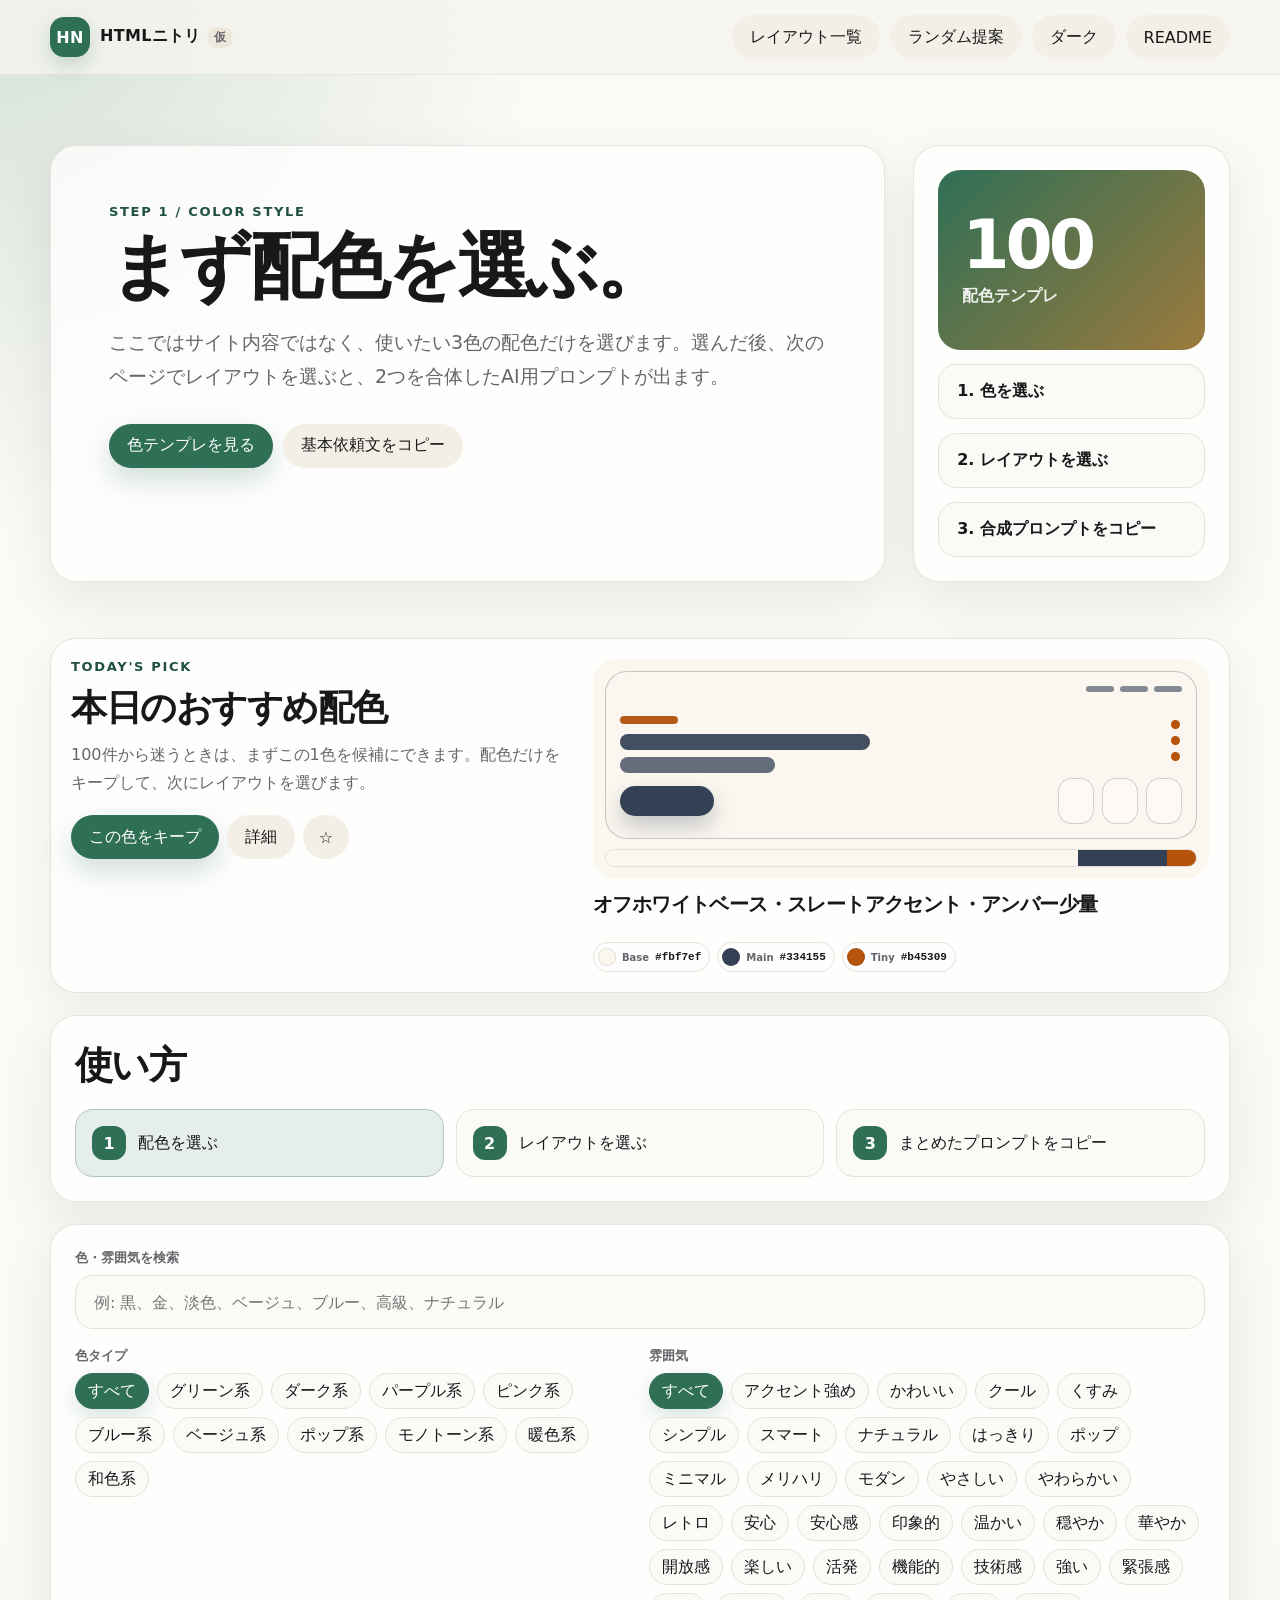
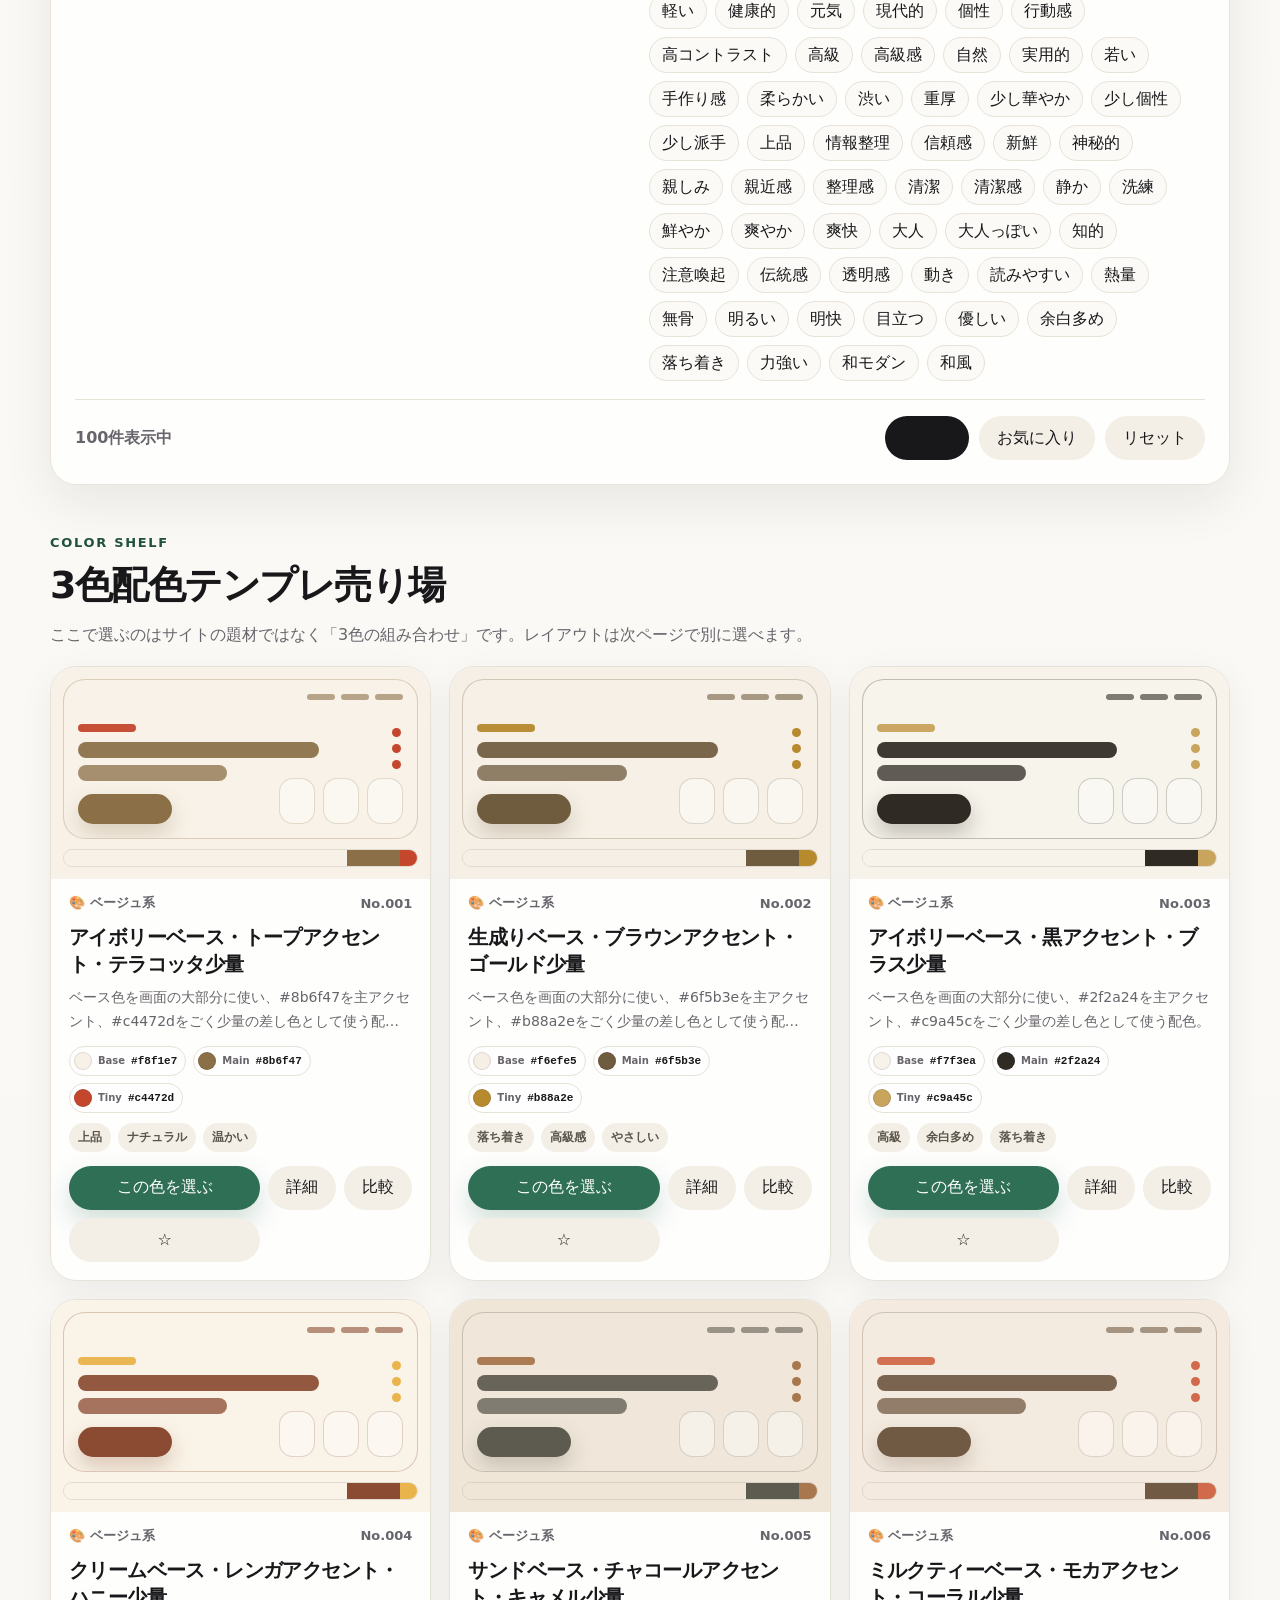
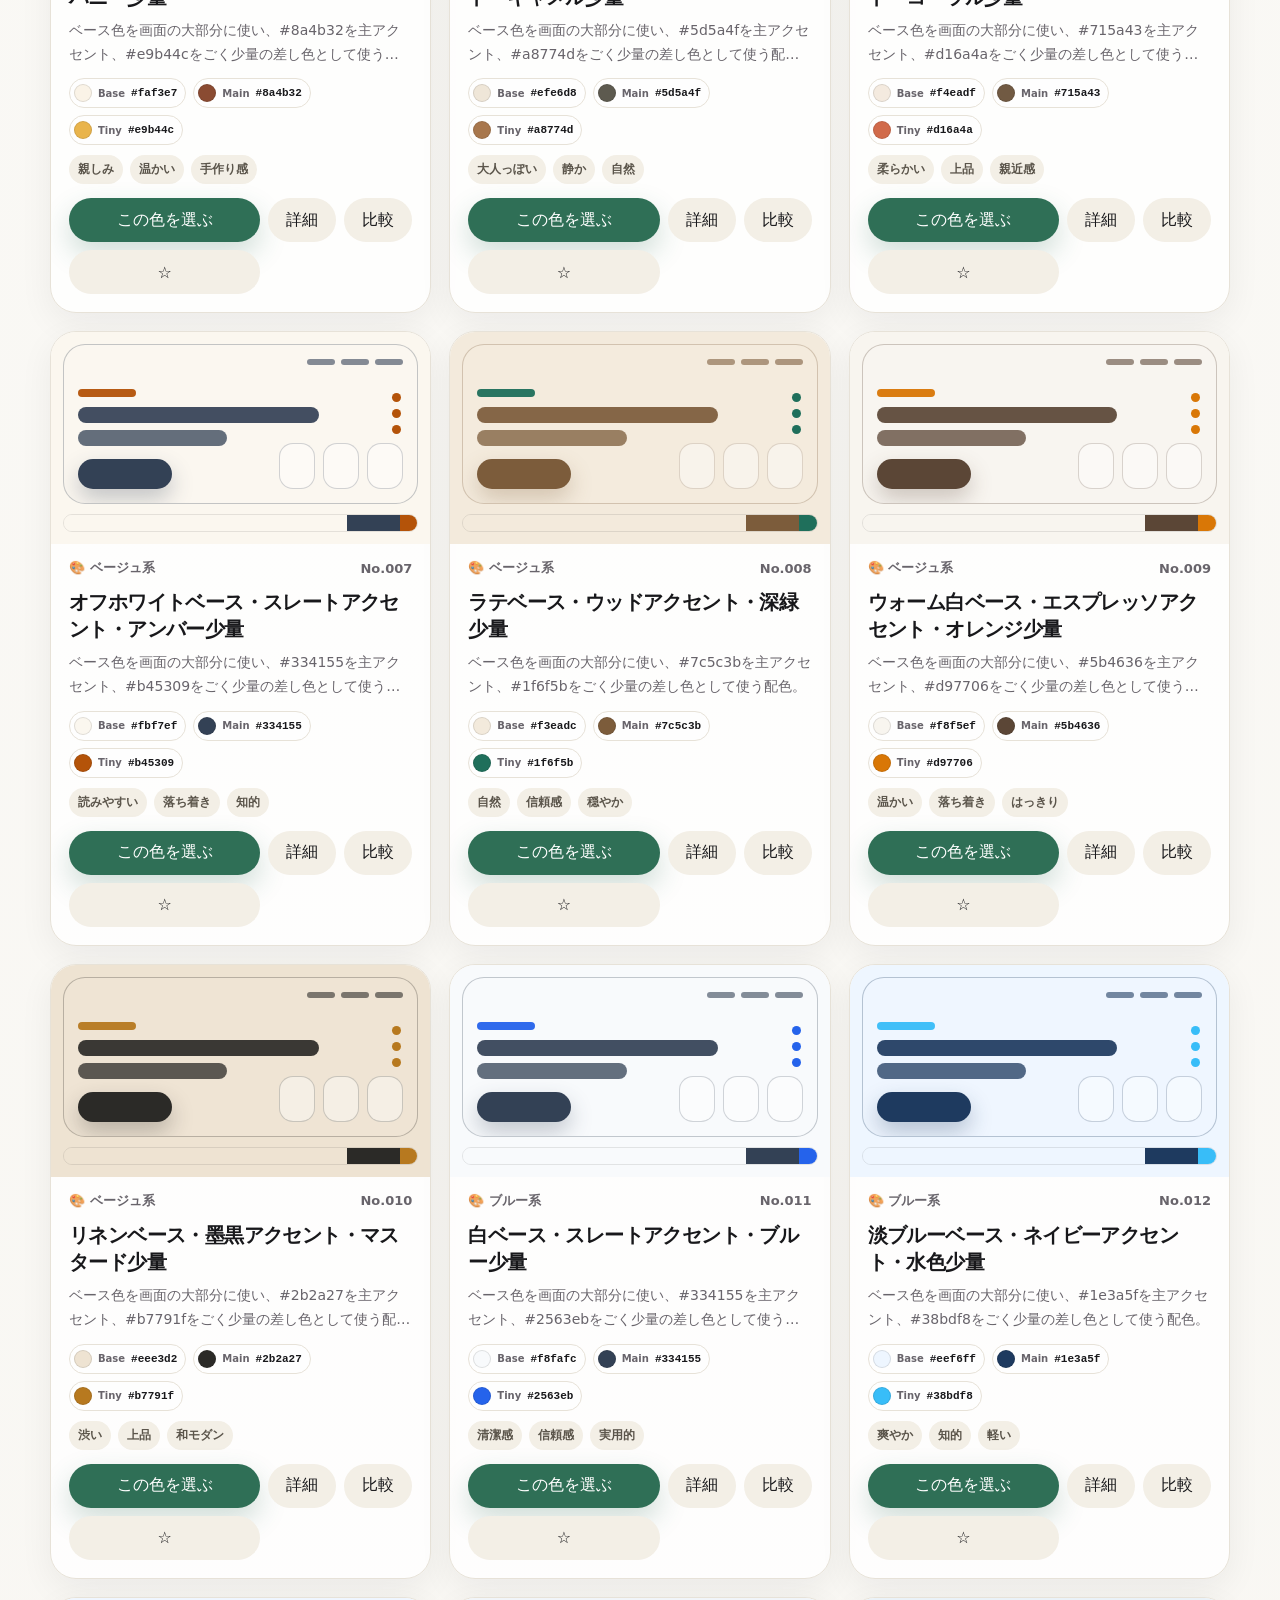
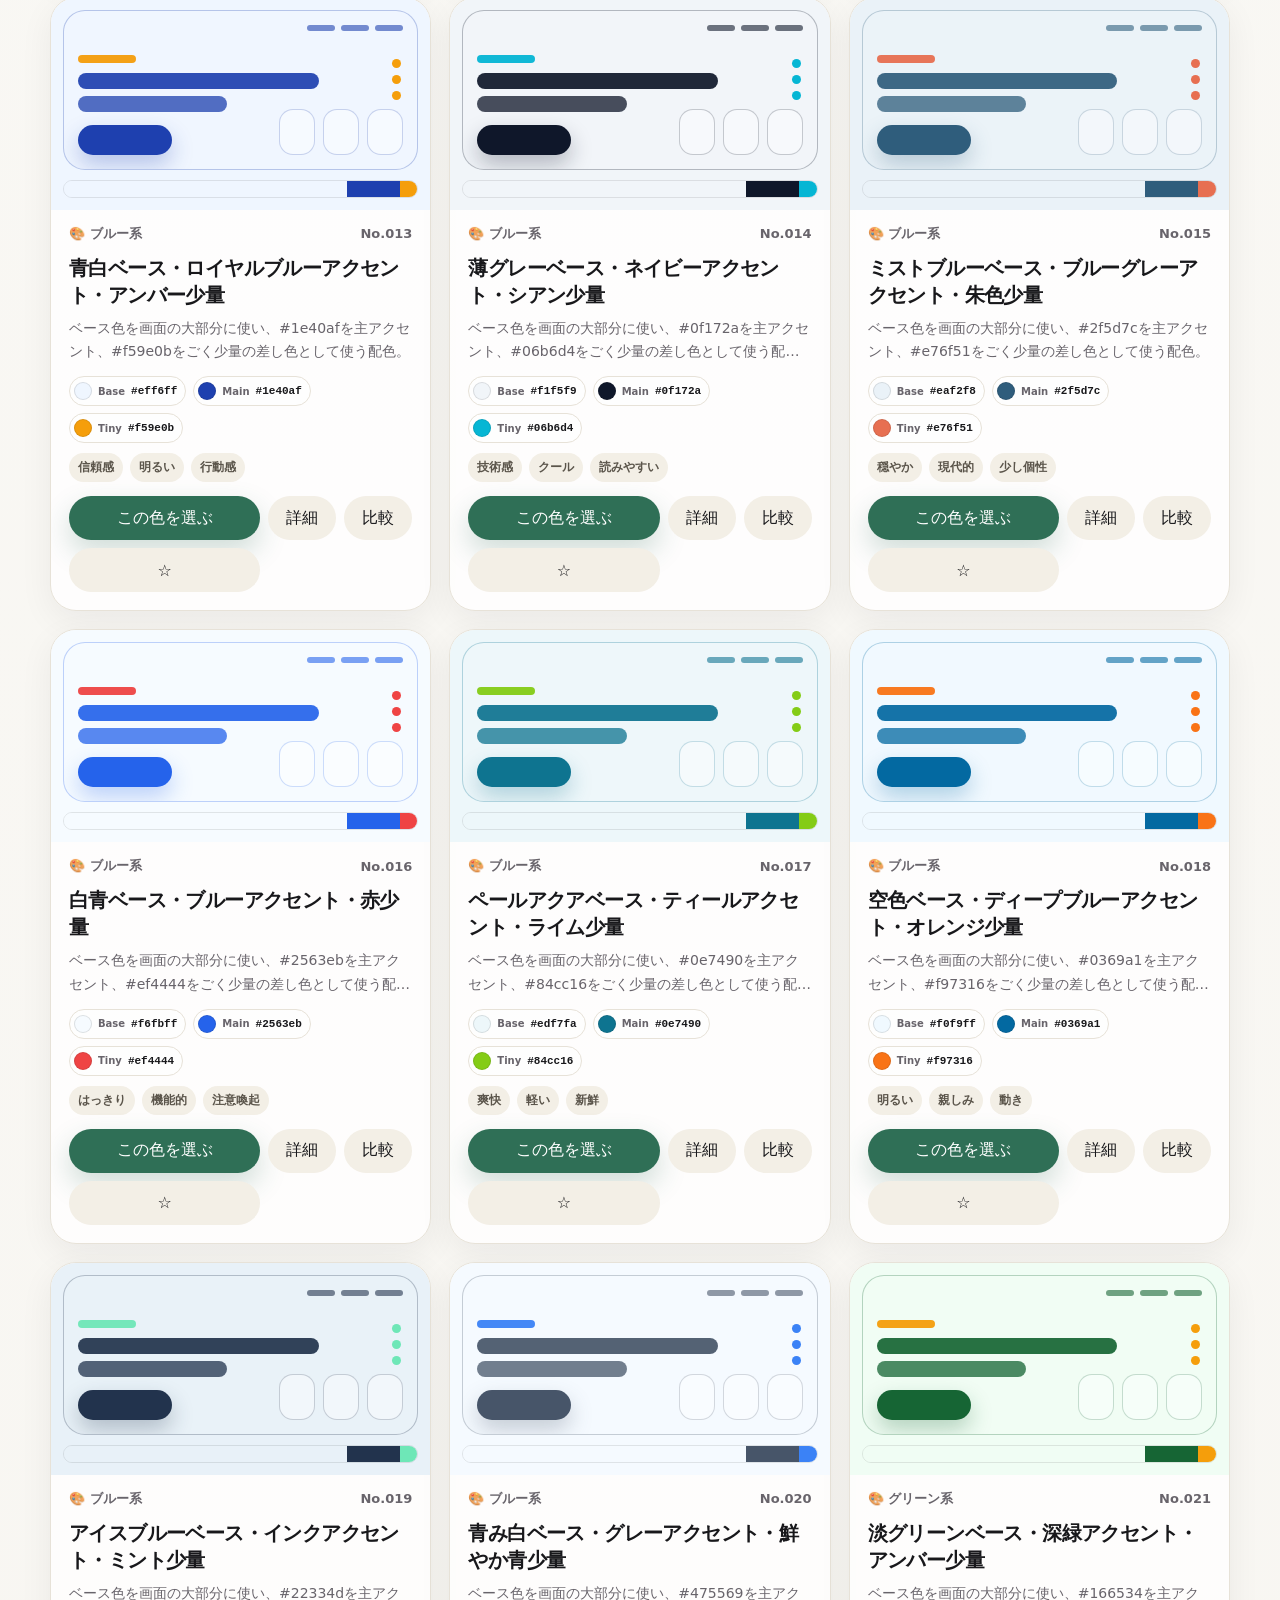
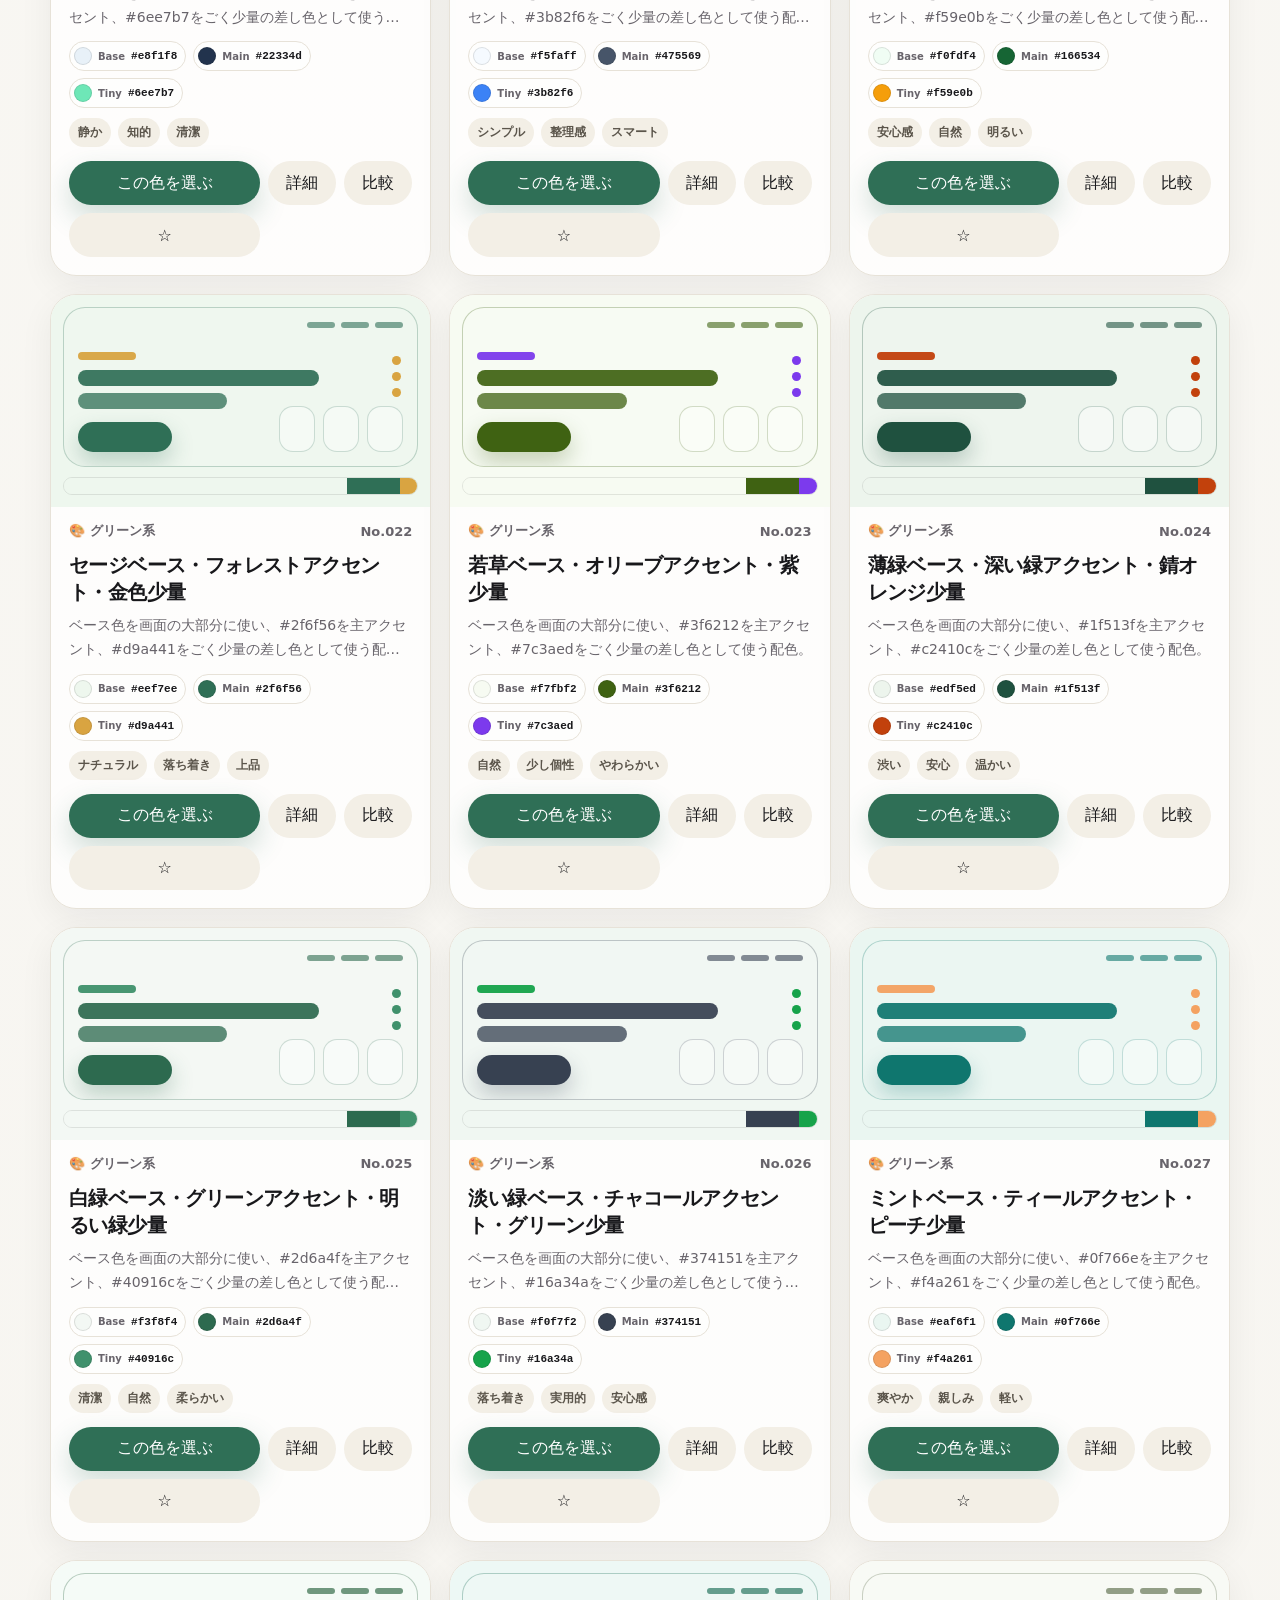
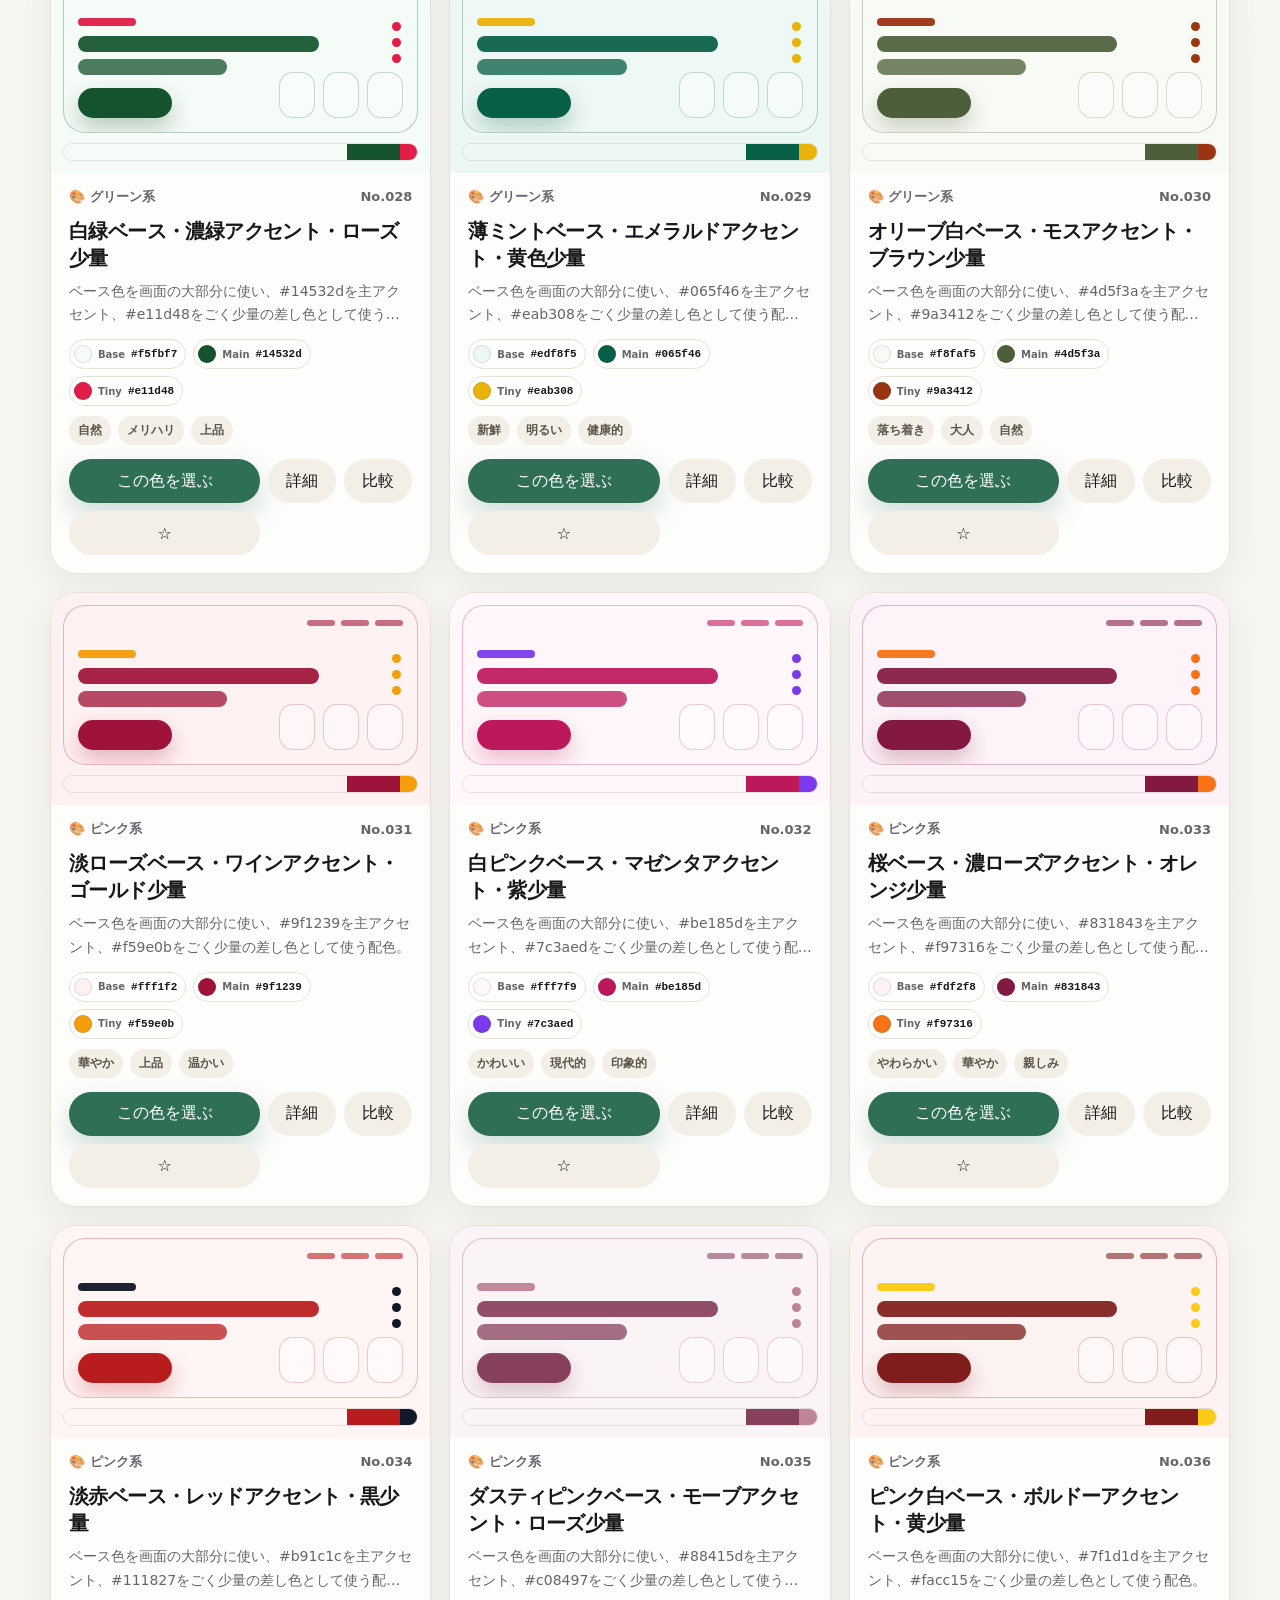
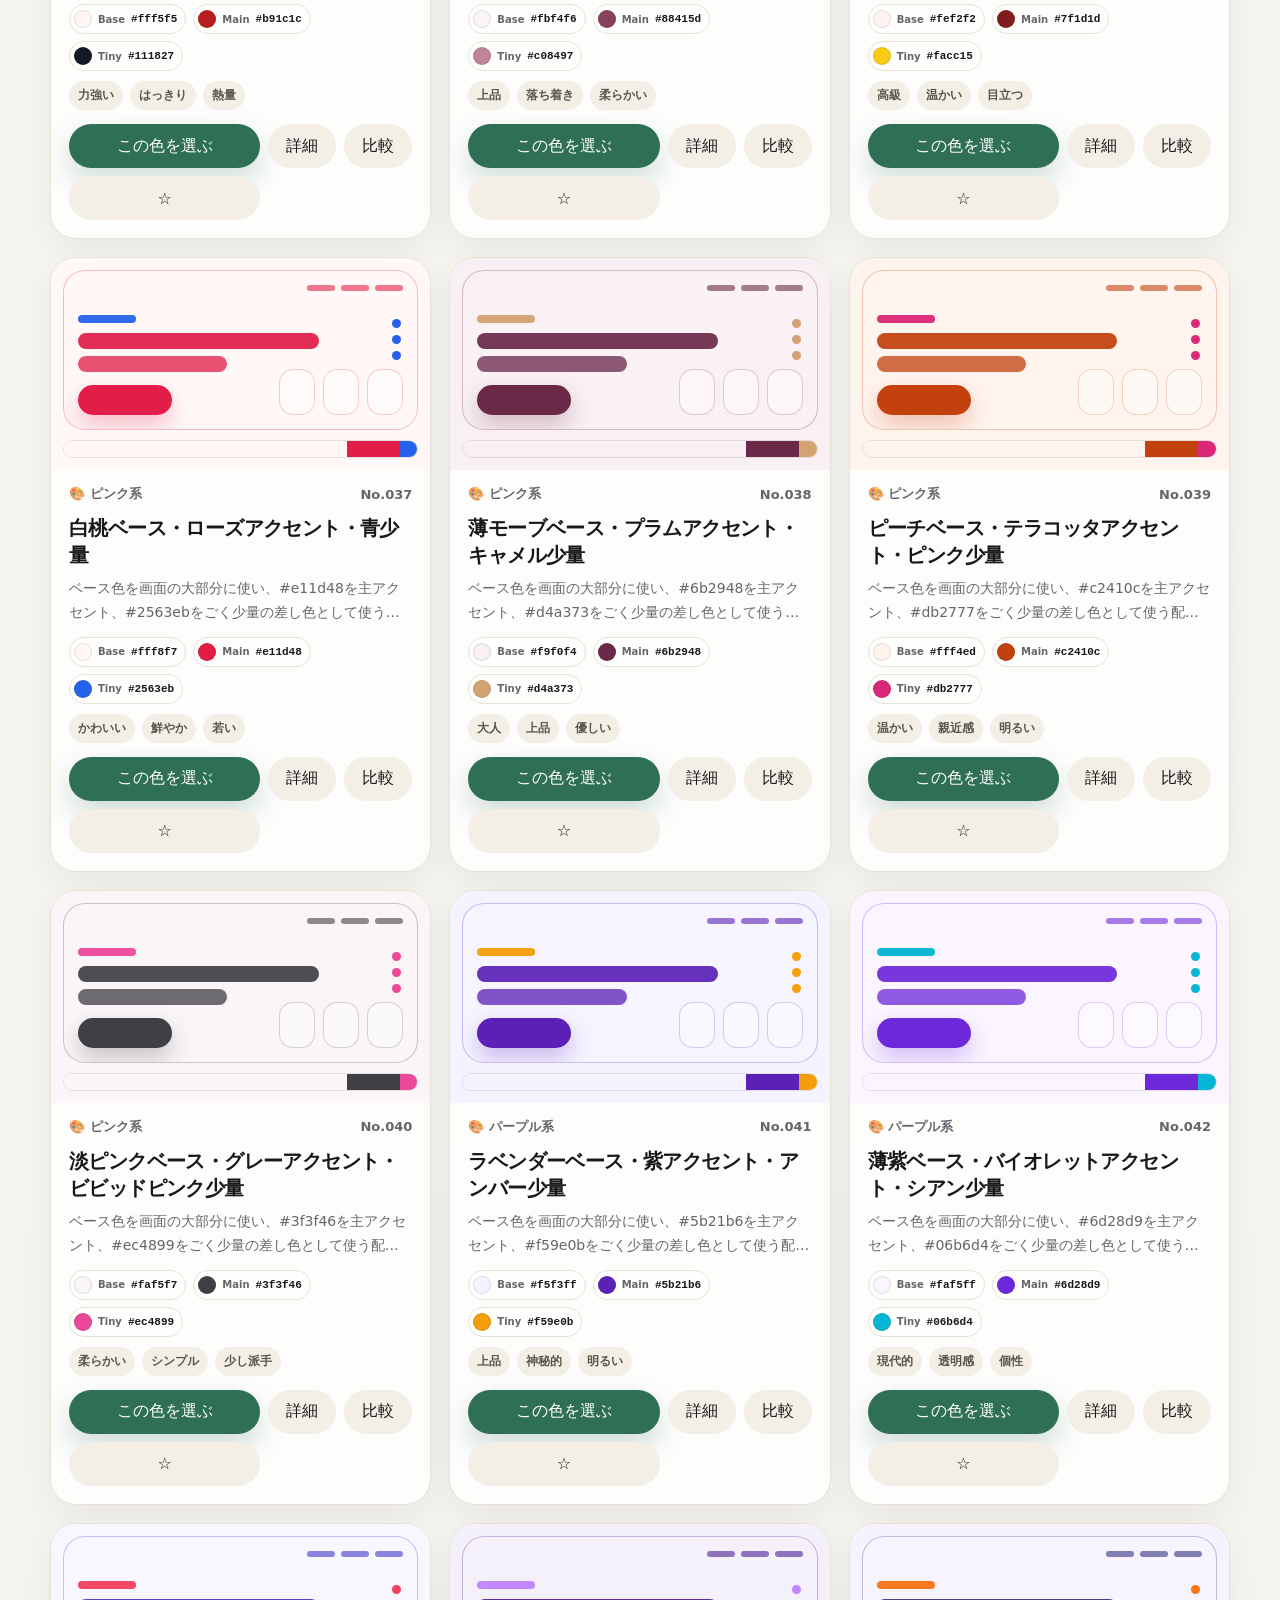
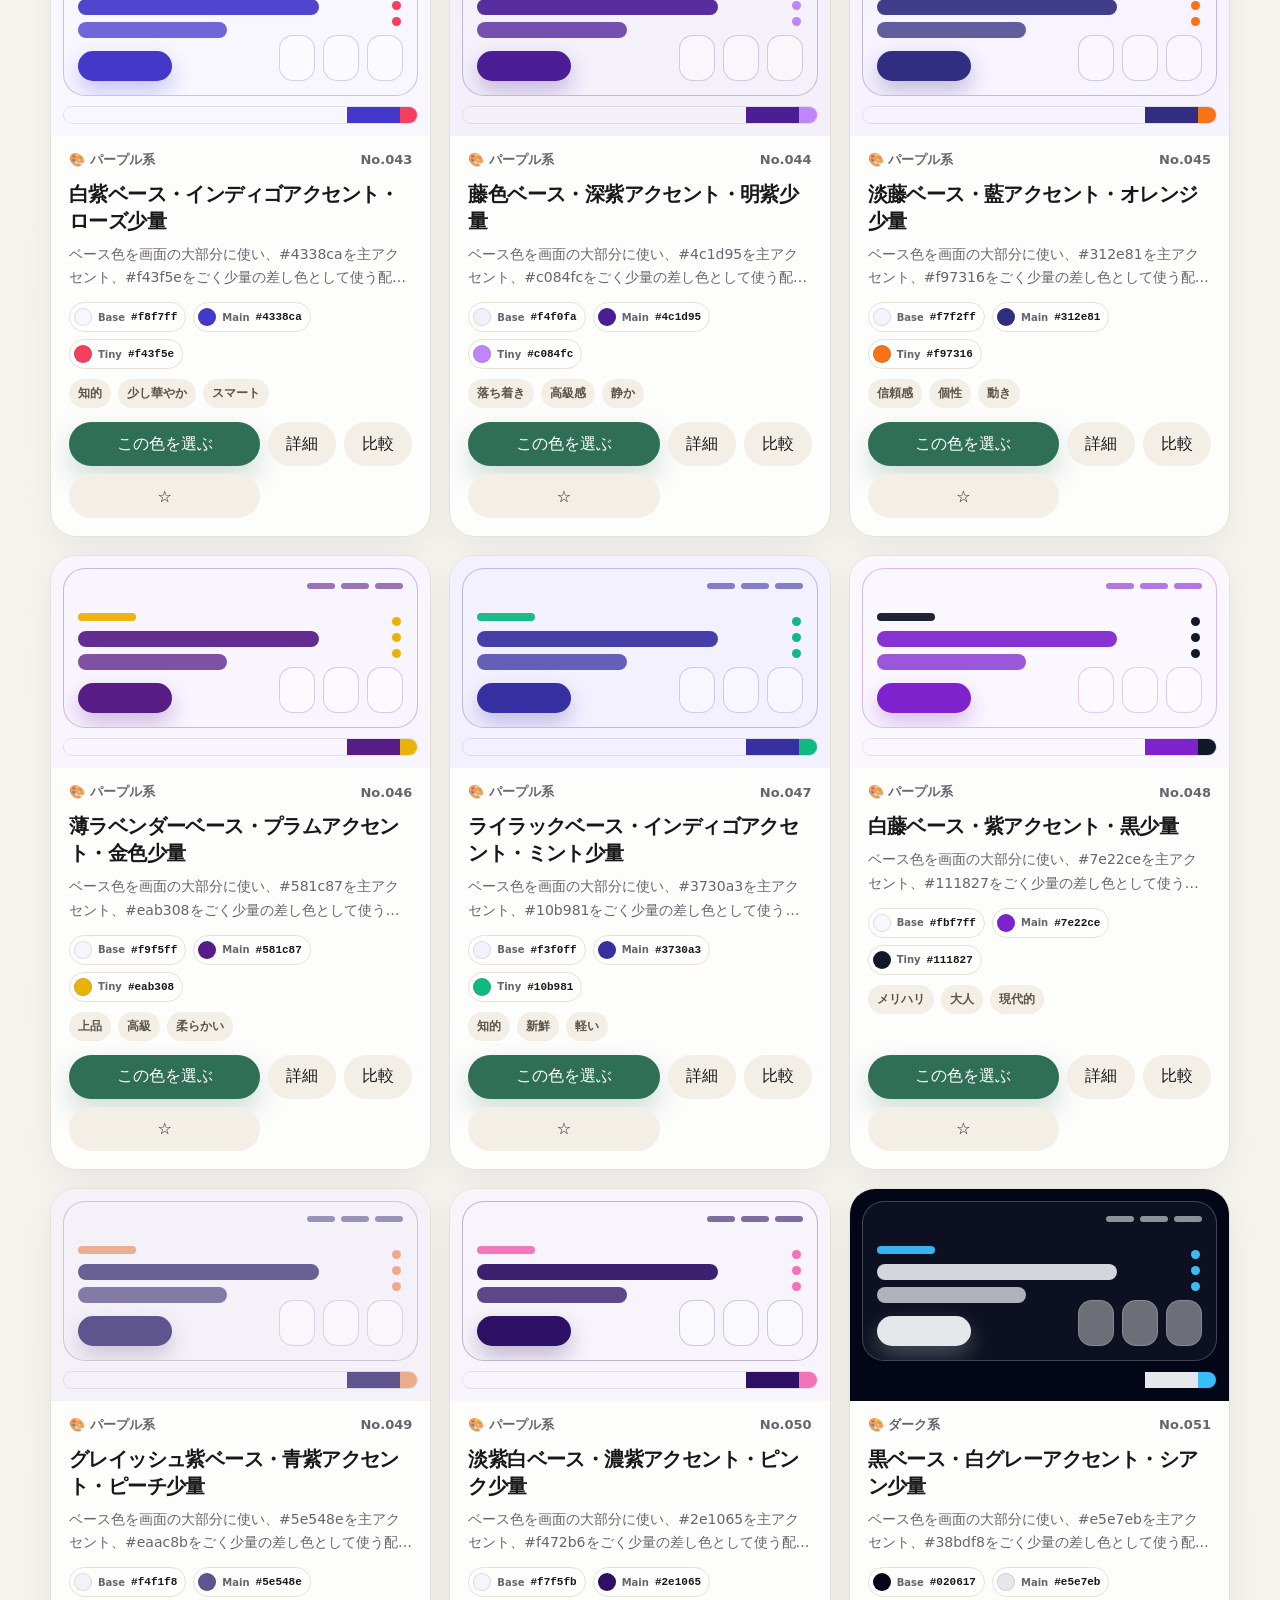
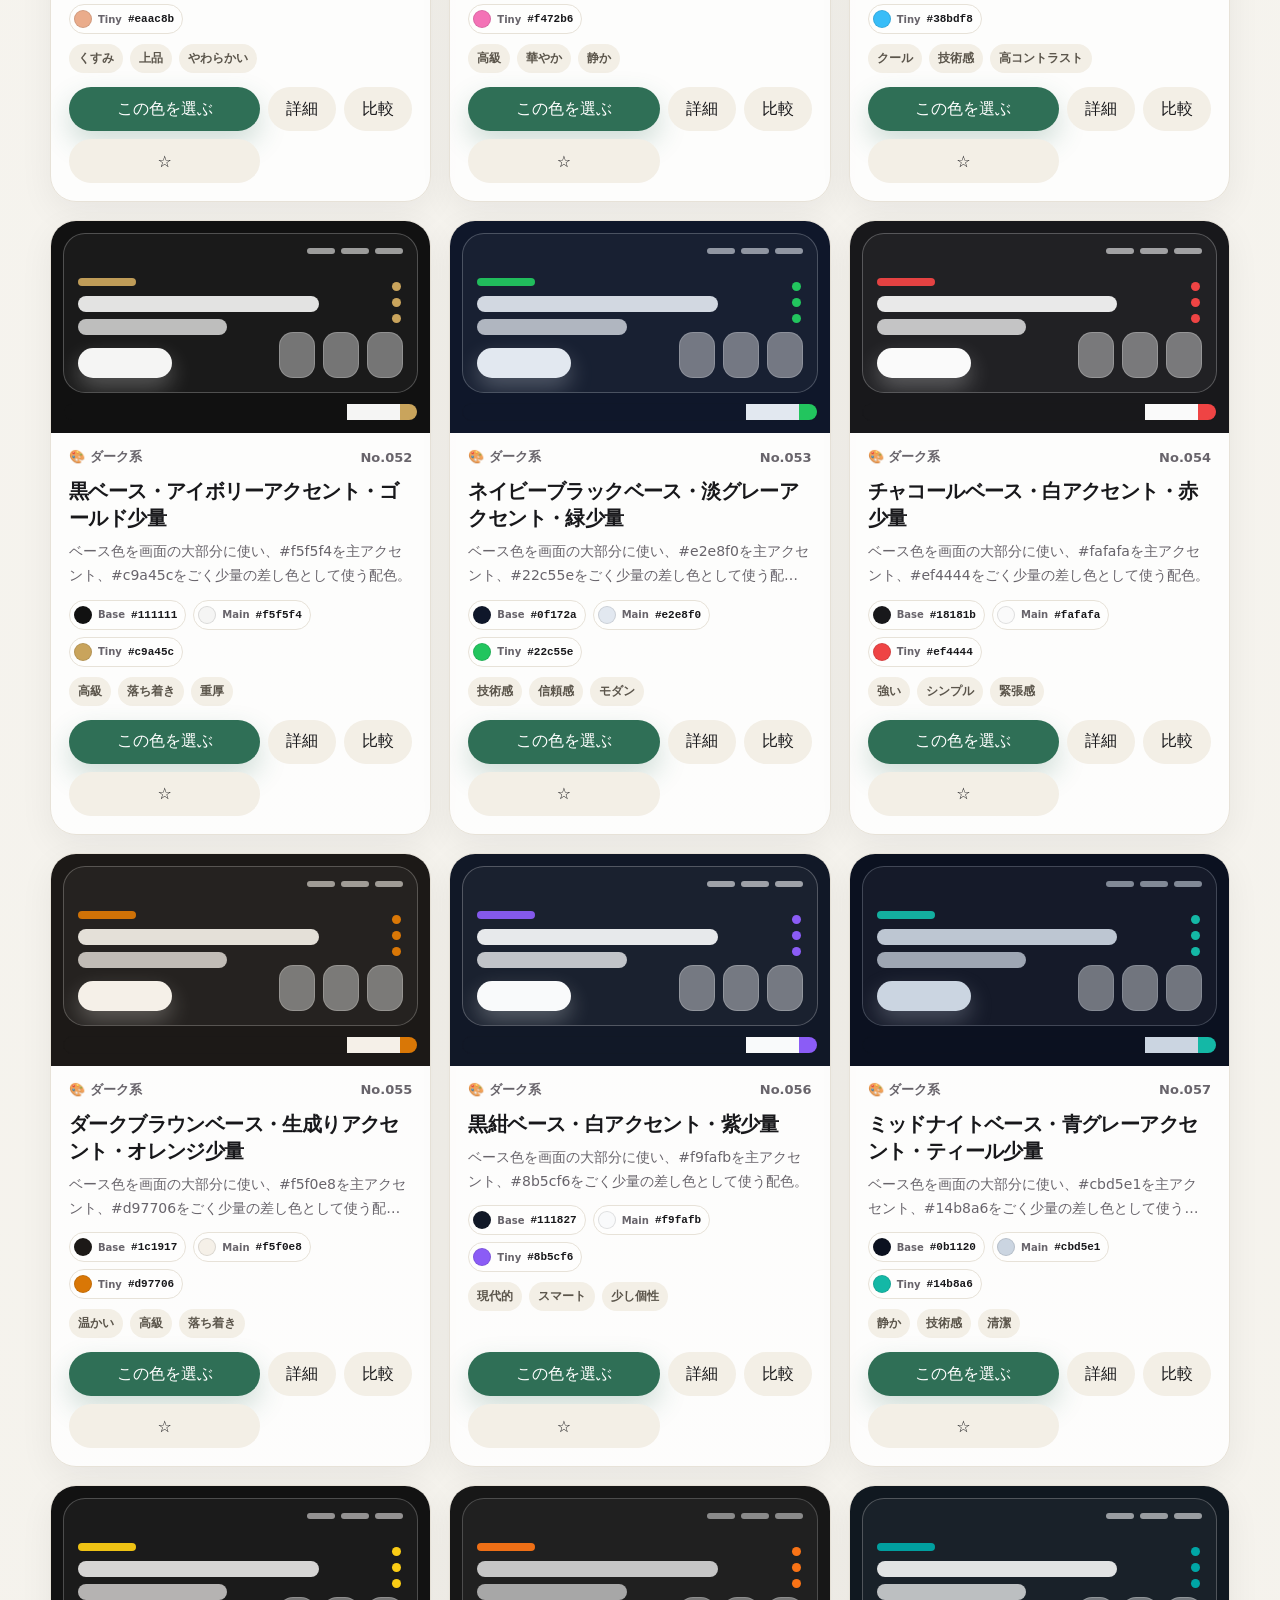
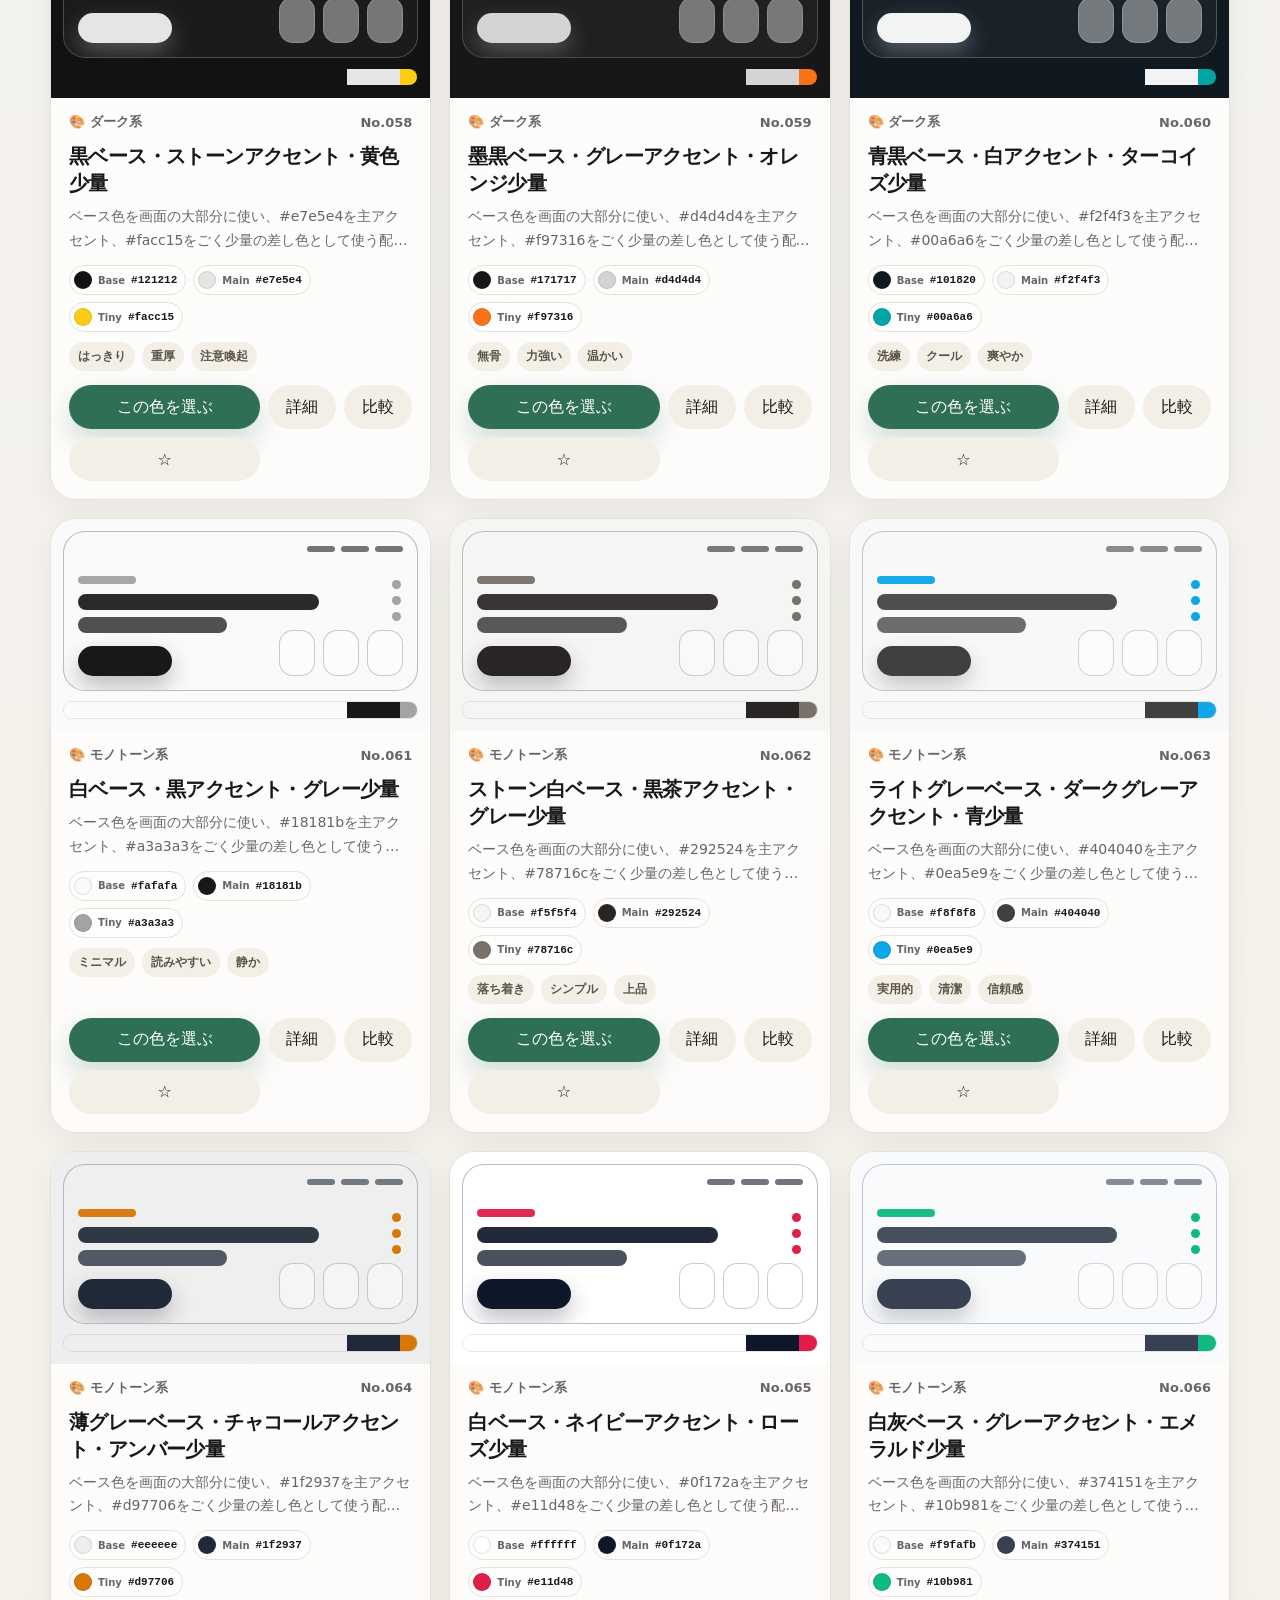
==== index.html @ 02b99027 "Add files via upload" ====
<!doctype html>
<html lang="ja">
<head>
  <meta charset="utf-8" />
  <meta name="viewport" content="width=device-width, initial-scale=1" />
  <title>HTMLニトリ（仮） | 色を選んでレイアウトを組み合わせる</title>
  <meta name="description" content="3色配色テンプレを選び、次にレイアウトテンプレを選ぶと、AIに貼れる合成プロンプトを作れるサイト。" />
  <script>document.documentElement.dataset.theme = localStorage.getItem("htmlNitoriTheme") || "light";</script>
  <link rel="stylesheet" href="css/style.css" />
</head>
<body data-page="styles">
  <header class="site-header">
    <nav class="nav" aria-label="メインナビゲーション">
      <a class="logo" href="index.html" aria-label="HTMLニトリ ホーム">
        <span class="logo-mark">HN</span>
        <span>HTMLニトリ<span class="beta">仮</span></span>
      </a>
      <div class="nav-actions">
        <a class="ghost-link" href="layouts.html">レイアウト一覧</a>
        <button class="ghost-btn" id="randomBtn" type="button">ランダム提案</button>
        <button class="ghost-btn theme-toggle" id="themeToggleBtn" type="button" aria-pressed="false">ダーク</button>
        <a class="ghost-link" href="README.md">README</a>
      </div>
    </nav>
  </header>

  <main id="top">
    <section class="hero">
      <div class="hero-copy">
        <p class="eyebrow">step 1 / color style</p>
        <h1>まず配色を選ぶ。</h1>
        <p class="lead">ここではサイト内容ではなく、使いたい3色の配色だけを選びます。選んだ後、次のページでレイアウトを選ぶと、2つを合体したAI用プロンプトが出ます。</p>
        <div class="hero-actions">
          <a class="primary-btn" href="#templates">色テンプレを見る</a>
          <button class="secondary-btn" id="copyStarterBtn" type="button">基本依頼文をコピー</button>
        </div>
      </div>
      <aside class="hero-panel" aria-label="サイト概要">
        <div class="stat-card">
          <span class="stat-number" id="totalCount">100</span>
          <span class="stat-label">配色テンプレ</span>
        </div>
        <div class="mini-card">1. 色を選ぶ</div>
        <div class="mini-card">2. レイアウトを選ぶ</div>
        <div class="mini-card">3. 合成プロンプトをコピー</div>
      </aside>
    </section>

    <section class="spotlight" id="dailySpotlight" aria-label="おすすめ配色"></section>

    <section class="howto" aria-labelledby="howto-title">
      <h2 id="howto-title">使い方</h2>
      <div class="steps steps-3">
        <article class="active"><strong>1</strong><span>配色を選ぶ</span></article>
        <article><strong>2</strong><span>レイアウトを選ぶ</span></article>
        <article><strong>3</strong><span>まとめたプロンプトをコピー</span></article>
      </div>
    </section>

    <section class="controls" aria-label="検索と絞り込み">
      <div class="search-box">
        <label for="searchInput">色・雰囲気を検索</label>
        <input id="searchInput" type="search" placeholder="例: 黒、金、淡色、ベージュ、ブルー、高級、ナチュラル" autocomplete="off" />
      </div>
      <div class="filter-row">
        <div>
          <p class="filter-title">色タイプ</p>
          <div class="chips" id="categoryChips"></div>
        </div>
        <div>
          <p class="filter-title">雰囲気</p>
          <div class="chips" id="moodChips"></div>
        </div>
      </div>
      <div class="result-bar">
        <p><span id="resultCount">0</span>件表示中</p>
        <div class="result-actions segmented-actions" role="tablist" aria-label="表示切り替え">
          <button class="text-btn active" id="allColorsTab" type="button">すべて</button>
          <button class="text-btn" id="favoriteOnlyBtn" type="button">お気に入り</button>
          <button class="text-btn" id="resetBtn" type="button">リセット</button>
        </div>
      </div>
    </section>

    <section class="compare-shelf" id="compareShelf" aria-labelledby="compare-title" hidden>
      <div class="section-head compact-section-head">
        <p class="eyebrow">compare</p>
        <h2 id="compare-title">候補を比べる</h2>
        <p class="section-lead">気になる配色を最大3件まで並べて、比率・雰囲気・カラーコードを見比べられます。</p>
      </div>
      <div class="compare-list" id="compareList"></div>
      <div class="compare-actions">
        <button class="secondary-btn small" id="clearCompareBtn" type="button">比較を空にする</button>
      </div>
    </section>

    <section id="templates" class="template-section" aria-labelledby="templates-title">
      <div class="section-head">
        <p class="eyebrow">color shelf</p>
        <h2 id="templates-title">3色配色テンプレ売り場</h2>
        <p class="section-lead">ここで選ぶのはサイトの題材ではなく「3色の組み合わせ」です。レイアウトは次ページで別に選べます。</p>
      </div>
      <div class="grid" id="templateGrid" aria-live="polite"></div>
      <p class="empty" id="emptyMessage" hidden>条件に合うテンプレがありません。</p>
    </section>
  </main>

  <dialog class="modal" id="templateModal">
    <div class="modal-inner">
      <button class="close-btn" id="closeModalBtn" type="button" aria-label="閉じる">×</button>
      <div class="modal-preview" id="modalPreview"></div>
      <div class="modal-content">
        <p class="modal-category" id="modalCategory"></p>
        <h2 id="modalTitle"></h2>
        <p id="modalDescription"></p>
        <div class="modal-tags" id="modalTags"></div>
        <div class="detail-list">
          <div>
            <h3>配色の扱い</h3>
            <p id="modalTarget"></p>
          </div>
          <div>
            <h3>3色の役割</h3>
            <ul id="modalSections"></ul>
          </div>
          <div>
            <h3>注意点</h3>
            <ul id="modalFeatures"></ul>
          </div>
        </div>
        <div class="prompt-area">
          <div class="prompt-head">
            <h3>この配色だけのプロンプト</h3>
            <div class="prompt-actions">
              <button class="secondary-btn small" id="copyPromptBtn" type="button">コピー</button>
              <button class="primary-btn small" id="chooseStyleBtn" type="button">この色でレイアウト選択へ</button>
            </div>
          </div>
          <textarea id="promptText" readonly></textarea>
        </div>
      </div>
    </div>
  </dialog>

  <aside class="selected-dock" id="selectedColorDock" aria-live="polite"></aside>

  <div class="toast" id="toast" role="status" aria-live="polite"></div>

  <script src="js/templates-data.js"></script>
  <script src="js/layouts-data.js"></script>
  <script src="js/main.js"></script>
</body>
</html>
---- css/style.css ----
:root {
  --bg: #f6f4ef;
  --paper: #ffffff;
  --text: #18181b;
  --muted: #68646b;
  --line: #e7e2d8;
  --accent: #2f6f56;
  --accent-strong: #1f513e;
  --shadow: 0 18px 50px rgba(24, 24, 27, 0.08);
  --radius-lg: 26px;
  --radius-md: 18px;
  --radius-sm: 12px;
  font-family: system-ui, -apple-system, BlinkMacSystemFont, "Segoe UI", sans-serif;
}

* { box-sizing: border-box; }

html { scroll-behavior: smooth; }

body {
  margin: 0;
  background:
    radial-gradient(circle at top left, rgba(47,111,86,.18), transparent 34rem),
    linear-gradient(180deg, #fbfaf7 0%, var(--bg) 45%, #f2efe7 100%);
  color: var(--text);
  min-height: 100vh;
}

button, input, textarea { font: inherit; }
button { cursor: pointer; }

a { color: inherit; text-decoration: none; }

.site-header {
  position: sticky;
  top: 0;
  z-index: 50;
  backdrop-filter: blur(18px);
  background: rgba(246, 244, 239, 0.82);
  border-bottom: 1px solid rgba(231, 226, 216, 0.8);
}

.nav {
  width: min(1180px, calc(100% - 32px));
  margin: 0 auto;
  height: 74px;
  display: flex;
  align-items: center;
  justify-content: space-between;
  gap: 18px;
}

.logo {
  display: inline-flex;
  align-items: center;
  gap: 10px;
  font-weight: 800;
  letter-spacing: .02em;
}

.logo-mark {
  display: grid;
  place-items: center;
  width: 40px;
  height: 40px;
  color: white;
  background: var(--accent);
  border-radius: 14px;
  box-shadow: 0 8px 20px rgba(47, 111, 86, .22);
}

.beta {
  display: inline-block;
  margin-left: 6px;
  padding: 2px 7px;
  border-radius: 999px;
  background: #eee8dc;
  color: var(--muted);
  font-size: 12px;
}

.nav-actions, .hero-actions, .result-actions { display: flex; gap: 10px; align-items: center; flex-wrap: wrap; }

main {
  width: min(1180px, calc(100% - 32px));
  margin: 0 auto;
  padding-bottom: 80px;
}

.hero {
  display: grid;
  grid-template-columns: minmax(0, 1.45fr) minmax(300px, .55fr);
  gap: 28px;
  padding: 70px 0 34px;
  align-items: stretch;
}

.hero-copy, .hero-panel, .howto, .controls, .modal-inner {
  background: rgba(255,255,255,.76);
  border: 1px solid rgba(231, 226, 216, .88);
  box-shadow: var(--shadow);
  border-radius: var(--radius-lg);
}

.hero-copy { padding: clamp(28px, 5vw, 58px); }

.eyebrow {
  margin: 0 0 10px;
  color: var(--accent-strong);
  font-size: 13px;
  font-weight: 800;
  letter-spacing: .13em;
  text-transform: uppercase;
}

h1 {
  margin: 0;
  font-size: clamp(34px, 6vw, 72px);
  line-height: 1.03;
  letter-spacing: -0.05em;
}

.lead {
  margin: 22px 0 30px;
  color: var(--muted);
  font-size: clamp(16px, 2vw, 19px);
  line-height: 1.8;
  max-width: 740px;
}

.hero-panel {
  padding: 24px;
  display: grid;
  gap: 14px;
  align-content: center;
}

.stat-card {
  min-height: 180px;
  padding: 24px;
  border-radius: 22px;
  background: linear-gradient(135deg, var(--accent), #9c7a3d);
  color: white;
  display: flex;
  flex-direction: column;
  justify-content: center;
}

.stat-number { font-size: 68px; line-height: .95; font-weight: 900; letter-spacing: -0.06em; }
.stat-label { opacity: .9; font-weight: 700; margin-top: 8px; }

.mini-card {
  padding: 16px 18px;
  background: #fbfaf7;
  border: 1px solid var(--line);
  border-radius: 18px;
  font-weight: 750;
}

.primary-btn, .secondary-btn, .ghost-btn, .ghost-link, .text-btn {
  border: 0;
  border-radius: 999px;
  min-height: 44px;
  padding: 0 18px;
  display: inline-flex;
  align-items: center;
  justify-content: center;
  transition: transform .18s ease, box-shadow .18s ease, background .18s ease;
}

.primary-btn {
  background: var(--accent);
  color: white;
  box-shadow: 0 12px 28px rgba(47,111,86,.22);
}

.secondary-btn, .ghost-btn, .ghost-link, .text-btn {
  background: #f3efe6;
  color: var(--text);
}

.primary-btn:hover, .secondary-btn:hover, .ghost-btn:hover, .ghost-link:hover, .text-btn:hover {
  transform: translateY(-2px);
}

.small { min-height: 36px; padding: 0 14px; }

.howto, .controls { padding: 24px; margin: 22px 0; }

.howto h2, .section-head h2 {
  margin: 0 0 18px;
  font-size: clamp(24px, 3vw, 38px);
  letter-spacing: -0.04em;
}

.steps {
  display: grid;
  grid-template-columns: repeat(4, 1fr);
  gap: 12px;
}

.steps article {
  display: flex;
  align-items: center;
  gap: 12px;
  padding: 16px;
  background: #fbfaf7;
  border: 1px solid var(--line);
  border-radius: 18px;
}

.steps strong {
  display: grid;
  place-items: center;
  width: 34px;
  height: 34px;
  border-radius: 12px;
  background: var(--accent);
  color: white;
}

.search-box label, .filter-title {
  display: block;
  margin: 0 0 8px;
  color: var(--muted);
  font-size: 13px;
  font-weight: 800;
}

.search-box input {
  width: 100%;
  border: 1px solid var(--line);
  background: #fbfaf7;
  border-radius: 18px;
  min-height: 54px;
  padding: 0 18px;
  outline: none;
}

.search-box input:focus { border-color: var(--accent); box-shadow: 0 0 0 4px rgba(47,111,86,.12); }

.filter-row {
  display: grid;
  grid-template-columns: 1fr 1fr;
  gap: 18px;
  margin-top: 18px;
}

.chips { display: flex; flex-wrap: wrap; gap: 8px; }

.chip {
  border: 1px solid var(--line);
  background: #fbfaf7;
  color: var(--text);
  border-radius: 999px;
  min-height: 36px;
  padding: 0 12px;
}

.chip.active {
  background: var(--text);
  border-color: var(--text);
  color: white;
}

.result-bar {
  margin-top: 18px;
  border-top: 1px solid var(--line);
  padding-top: 16px;
  display: flex;
  align-items: center;
  justify-content: space-between;
  gap: 16px;
}

.result-bar p { margin: 0; color: var(--muted); font-weight: 700; }

.template-section { padding: 28px 0 0; }

.section-head { margin-bottom: 18px; }

.grid {
  display: grid;
  grid-template-columns: repeat(3, minmax(0, 1fr));
  gap: 18px;
}

.template-card {
  min-height: 360px;
  display: flex;
  flex-direction: column;
  background: rgba(255,255,255,.82);
  border: 1px solid var(--line);
  border-radius: var(--radius-lg);
  overflow: hidden;
  box-shadow: 0 10px 34px rgba(24,24,27,.06);
  transition: transform .18s ease, box-shadow .18s ease;
}

.template-card:hover {
  transform: translateY(-4px);
  box-shadow: var(--shadow);
}

.preview {
  min-height: 118px;
  position: relative;
  overflow: hidden;
}

.preview::before, .preview::after {
  content: "";
  position: absolute;
  border-radius: 999px;
  background: rgba(255,255,255,.48);
}

.preview::before { width: 180px; height: 180px; right: -50px; top: -70px; }
.preview::after { width: 110px; height: 110px; left: 22px; bottom: -42px; }


/* カード上部は「色の抽象画像」ではなく、サイト内容が分かるミニプレビューにする */
.card-site-preview {
  min-height: 188px;
  padding: 10px;
  display: flex;
  flex-direction: column;
  gap: 8px;
  background:
    linear-gradient(135deg, color-mix(in srgb, var(--card-bg), white 18%), color-mix(in srgb, var(--card-panel), white 8%));
  color: #18181b;
}

.card-site-preview::before,
.card-site-preview::after { display: none; }

.preview-open-trigger {
  cursor: pointer;
  transition: transform .18s ease, box-shadow .18s ease, filter .18s ease;
}

.preview-open-trigger:hover {
  filter: brightness(1.02);
}

.preview-open-trigger:focus-visible {
  outline: 3px solid color-mix(in srgb, var(--card-accent), white 18%);
  outline-offset: -5px;
  box-shadow: inset 0 0 0 2px rgba(255,255,255,.82);
}

.preview-open-trigger:active {
  transform: scale(.995);
}

.mini-browser,
.mini-nav,
.mini-hero-layout,
.mini-shop-hero,
.mini-media-main,
.mini-dashboard-head,
.mini-stat-row i,
.mini-product-row i,
.mini-article-list i,
.mini-chart {
  position: relative;
  z-index: 1;
}

.mini-browser {
  min-height: 22px;
  display: flex;
  align-items: center;
  gap: 5px;
  padding: 0 8px;
  border-radius: 999px;
  background: rgba(255,255,255,.62);
  border: 1px solid rgba(255,255,255,.72);
  color: rgba(24,24,27,.62);
  font-size: 10px;
  font-weight: 850;
}

.mini-browser span {
  width: 6px;
  height: 6px;
  border-radius: 999px;
  background: color-mix(in srgb, var(--card-accent), white 20%);
  opacity: .8;
}

.mini-browser b {
  min-width: 0;
  margin-left: 3px;
  overflow: hidden;
  text-overflow: ellipsis;
  white-space: nowrap;
  font-weight: 850;
}

.mini-nav {
  display: flex;
  align-items: center;
  justify-content: space-between;
  gap: 8px;
  padding: 8px 10px;
  border-radius: 14px;
  background: rgba(255,255,255,.68);
  border: 1px solid rgba(255,255,255,.74);
}

.mini-nav strong {
  min-width: 0;
  overflow: hidden;
  text-overflow: ellipsis;
  white-space: nowrap;
  font-size: 12px;
}

.mini-nav em {
  flex: 0 0 auto;
  font-style: normal;
  color: color-mix(in srgb, var(--card-accent), #18181b 18%);
  font-size: 10px;
  font-weight: 900;
}

.mini-hero-layout {
  flex: 1;
  display: grid;
  grid-template-columns: 1.2fr .8fr;
  gap: 8px;
  min-height: 105px;
}

.mini-hero-copy,
.mini-visual-card,
.mini-shop-hero,
.mini-media-main,
.mini-dashboard-head {
  min-width: 0;
  border-radius: 16px;
  background: rgba(255,255,255,.72);
  border: 1px solid rgba(255,255,255,.76);
}

.mini-hero-copy { padding: 12px; }

.mini-hero-copy p,
.mini-shop-hero p {
  margin: 0 0 5px;
  color: color-mix(in srgb, var(--card-accent), #111827 10%);
  font-size: 10px;
  font-weight: 950;
  letter-spacing: .08em;
}

.mini-hero-copy h4,
.mini-shop-hero h4,
.mini-media-main h4 {
  margin: 0;
  display: -webkit-box;
  -webkit-line-clamp: 2;
  -webkit-box-orient: vertical;
  overflow: hidden;
  font-size: 15px;
  line-height: 1.25;
  letter-spacing: -0.04em;
}

.mini-hero-copy small,
.mini-media-main p {
  display: -webkit-box;
  -webkit-line-clamp: 2;
  -webkit-box-orient: vertical;
  overflow: hidden;
  margin-top: 7px;
  color: rgba(24,24,27,.58);
  font-size: 10px;
  line-height: 1.45;
  font-weight: 800;
}

.mini-visual-card {
  display: grid;
  place-items: center;
  padding: 10px;
  overflow: hidden;
  text-align: center;
  background:
    radial-gradient(circle at 75% 20%, color-mix(in srgb, var(--card-accent), transparent 55%), transparent 62%),
    linear-gradient(135deg, color-mix(in srgb, var(--card-accent), white 72%), rgba(255,255,255,.72));
}

.mini-visual-card strong { font-size: 34px; }
.mini-visual-card span {
  max-width: 100%;
  padding: 5px 7px;
  border-radius: 999px;
  background: rgba(255,255,255,.68);
  color: rgba(24,24,27,.68);
  font-size: 10px;
  font-weight: 900;
  overflow: hidden;
  text-overflow: ellipsis;
  white-space: nowrap;
}

.card-preview-premium {
  background: linear-gradient(135deg, #111111, color-mix(in srgb, var(--card-accent), #111111 72%));
  color: #f8fafc;
}

.card-preview-premium .mini-browser,
.card-preview-premium .mini-nav,
.card-preview-premium .mini-hero-copy,
.card-preview-premium .mini-visual-card {
  background: rgba(255,255,255,.10);
  border-color: rgba(255,255,255,.16);
  color: #f8fafc;
}

.card-preview-premium .mini-nav em,
.card-preview-premium .mini-hero-copy p { color: color-mix(in srgb, var(--card-accent), white 30%); }
.card-preview-premium .mini-hero-copy small,
.card-preview-premium .mini-visual-card span { color: rgba(248,250,252,.72); }
.card-preview-premium .mini-visual-card span { background: rgba(255,255,255,.12); }

.card-preview-shop .mini-shop-hero {
  flex: 1;
  display: grid;
  grid-template-columns: 1fr auto;
  gap: 8px;
  align-items: center;
  padding: 12px;
}

.card-preview-shop .mini-shop-hero .mini-fake-button {
  pointer-events: none;
  border: 0;
  border-radius: 999px;
  background: var(--card-accent);
  color: white;
  font-size: 11px;
  font-weight: 900;
  padding: 8px 10px;
}

.mini-product-row {
  display: grid;
  grid-template-columns: repeat(3, 1fr);
  gap: 8px;
}

.mini-product-row i {
  height: 42px;
  border-radius: 14px;
  background:
    linear-gradient(135deg, color-mix(in srgb, var(--card-accent), white 58%), rgba(255,255,255,.78));
  border: 1px solid rgba(255,255,255,.76);
}

.card-preview-media .mini-media-main {
  flex: 1;
  padding: 14px;
}

.mini-article-list {
  display: grid;
  gap: 6px;
}

.mini-article-list i {
  height: 12px;
  border-radius: 999px;
  background: rgba(255,255,255,.70);
  border: 1px solid rgba(255,255,255,.76);
}

.mini-article-list i:nth-child(2) { width: 78%; }
.mini-article-list i:nth-child(3) { width: 58%; }

.card-preview-dashboard {
  background: linear-gradient(135deg, #111827, color-mix(in srgb, var(--card-accent), #111827 62%));
  color: white;
}

.card-preview-dashboard .mini-browser,
.card-preview-dashboard .mini-dashboard-head,
.card-preview-dashboard .mini-stat-row i,
.card-preview-dashboard .mini-chart {
  background: rgba(255,255,255,.10);
  border-color: rgba(255,255,255,.16);
  color: white;
}

.mini-dashboard-head {
  display: flex;
  align-items: center;
  justify-content: space-between;
  gap: 10px;
  padding: 10px;
}

.mini-dashboard-head p {
  min-width: 0;
  margin: 0;
  overflow: hidden;
  white-space: nowrap;
  text-overflow: ellipsis;
  font-size: 12px;
  font-weight: 850;
}

.mini-dashboard-head strong {
  flex: 0 0 auto;
  font-size: 11px;
  color: color-mix(in srgb, var(--card-accent), white 38%);
}

.mini-stat-row {
  display: grid;
  grid-template-columns: repeat(3, 1fr);
  gap: 7px;
}

.mini-stat-row i {
  padding: 8px;
  border-radius: 14px;
  border: 1px solid rgba(255,255,255,.16);
  font-style: normal;
  color: rgba(255,255,255,.70);
  font-size: 10px;
  line-height: 1.35;
}

.mini-stat-row i b {
  display: block;
  margin-top: 2px;
  color: white;
  font-size: 13px;
}

.mini-chart {
  flex: 1;
  display: flex;
  align-items: end;
  gap: 7px;
  min-height: 45px;
  padding: 10px;
  border-radius: 14px;
  border: 1px solid rgba(255,255,255,.16);
}

.mini-chart span {
  flex: 1;
  border-radius: 999px 999px 4px 4px;
  background: color-mix(in srgb, var(--card-accent), white 24%);
}

.mini-chart span:nth-child(1) { height: 45%; }
.mini-chart span:nth-child(2) { height: 75%; }
.mini-chart span:nth-child(3) { height: 58%; }
.mini-chart span:nth-child(4) { height: 88%; }

.card-body {
  padding: 18px;
  display: flex;
  flex-direction: column;
  flex: 1;
}

.card-meta {
  display: flex;
  align-items: center;
  justify-content: space-between;
  gap: 10px;
  color: var(--muted);
  font-size: 13px;
  font-weight: 800;
}

.card-body h3 {
  margin: 12px 0 8px;
  font-size: 20px;
  line-height: 1.35;
  letter-spacing: -0.03em;
}

.card-body p {
  margin: 0;
  color: var(--muted);
  line-height: 1.7;
  font-size: 14px;
}

.tags, .modal-tags {
  display: flex;
  flex-wrap: wrap;
  gap: 7px;
  margin: 14px 0;
}

.tag {
  border-radius: 999px;
  background: #f3efe6;
  color: #5b554b;
  font-size: 12px;
  font-weight: 750;
  padding: 6px 9px;
}

.card-actions {
  margin-top: auto;
  display: flex;
  gap: 8px;
  align-items: center;
}

.card-actions button { flex: 1; }

.favorite-btn {
  flex: 0 0 46px !important;
  min-width: 46px;
  padding: 0;
}

.favorite-btn.active { background: #fde68a; }

.empty {
  text-align: center;
  color: var(--muted);
  padding: 40px;
  background: white;
  border-radius: var(--radius-lg);
  border: 1px solid var(--line);
}

.modal {
  width: min(1120px, calc(100% - 28px));
  border: 0;
  padding: 0;
  border-radius: 30px;
  background: transparent;
}

.modal::backdrop { background: rgba(15,23,42,.48); backdrop-filter: blur(4px); }

.modal-inner {
  position: relative;
  max-height: min(88vh, 900px);
  overflow: auto;
}

.close-btn {
  position: sticky;
  top: 14px;
  float: right;
  z-index: 2;
  margin: 14px 14px 0 0;
  width: 42px;
  height: 42px;
  border: 1px solid var(--line);
  background: white;
  border-radius: 50%;
  font-size: 26px;
  line-height: 1;
}

.modal-preview {
  border-radius: 30px 30px 0 0;
  background: #f4efe5;
}

.preview-shell {
  padding: 22px;
  border-radius: 30px 30px 0 0;
  background:
    radial-gradient(circle at 12% 16%, color-mix(in srgb, var(--preview-accent), transparent 78%), transparent 22rem),
    linear-gradient(135deg, color-mix(in srgb, var(--preview-bg), white 18%), color-mix(in srgb, var(--preview-panel), white 10%));
}

.preview-title-row {
  display: flex;
  align-items: flex-end;
  justify-content: space-between;
  gap: 16px;
  margin-bottom: 14px;
}

.preview-title-row h3 {
  margin: 0;
  font-size: clamp(20px, 3vw, 28px);
  letter-spacing: -0.04em;
}

.preview-label {
  margin: 0 0 4px;
  color: var(--accent-strong);
  font-size: 12px;
  font-weight: 850;
  letter-spacing: .12em;
  text-transform: uppercase;
}

.preview-size-label {
  flex: 0 0 auto;
  padding: 6px 10px;
  border-radius: 999px;
  background: rgba(255,255,255,.72);
  border: 1px solid rgba(255,255,255,.76);
  color: var(--muted);
  font-size: 12px;
  font-weight: 800;
}

.site-preview-window {
  overflow: hidden;
  border-radius: 22px;
  background: #0f172a;
  border: 1px solid rgba(24,24,27,.12);
  box-shadow: 0 20px 60px rgba(15,23,42,.20);
}

.browser-bar {
  min-height: 34px;
  display: flex;
  align-items: center;
  gap: 7px;
  padding: 0 12px;
  background: rgba(15,23,42,.88);
  color: rgba(255,255,255,.68);
}

.browser-bar span {
  width: 9px;
  height: 9px;
  border-radius: 50%;
  background: rgba(255,255,255,.42);
}

.browser-bar em {
  margin-left: 8px;
  font-style: normal;
  font-size: 11px;
  overflow: hidden;
  white-space: nowrap;
  text-overflow: ellipsis;
}

.pseudo-site {
  min-height: 380px;
  padding: clamp(16px, 3vw, 30px);
  background:
    linear-gradient(135deg, color-mix(in srgb, var(--preview-bg), white 16%), color-mix(in srgb, var(--preview-panel), white 8%));
  color: #18181b;
}

.pseudo-header {
  display: flex;
  align-items: center;
  justify-content: space-between;
  gap: 14px;
  padding: 12px 14px;
  border-radius: 18px;
  background: rgba(255,255,255,.72);
  border: 1px solid rgba(255,255,255,.76);
}

.pseudo-brand {
  display: flex;
  align-items: center;
  gap: 8px;
  min-width: 0;
}

.pseudo-brand span {
  display: grid;
  place-items: center;
  width: 32px;
  height: 32px;
  border-radius: 12px;
  background: var(--preview-accent);
  color: white;
}

.pseudo-brand b {
  overflow: hidden;
  white-space: nowrap;
  text-overflow: ellipsis;
  max-width: 270px;
}

.pseudo-header nav {
  display: flex;
  gap: 10px;
  color: rgba(24,24,27,.58);
  font-size: 12px;
  font-weight: 800;
}

.pseudo-hero {
  display: grid;
  grid-template-columns: minmax(0, 1.25fr) minmax(220px, .75fr);
  gap: 18px;
  align-items: stretch;
  margin-top: 18px;
}

.pseudo-hero-text,
.pseudo-visual,
.pseudo-section-grid article {
  background: rgba(255,255,255,.74);
  border: 1px solid rgba(255,255,255,.78);
  border-radius: 22px;
  box-shadow: 0 12px 32px rgba(24,24,27,.08);
}

.pseudo-hero-text { padding: clamp(18px, 4vw, 34px); }

.pseudo-hero-text p {
  margin: 0 0 8px;
  color: var(--preview-accent);
  font-size: 12px;
  font-weight: 900;
  letter-spacing: .12em;
  text-transform: uppercase;
}

.pseudo-hero-text h4 {
  margin: 0;
  max-width: 620px;
  font-size: clamp(24px, 4vw, 42px);
  line-height: 1.08;
  letter-spacing: -0.05em;
}

.pseudo-hero-text > span {
  display: block;
  margin-top: 12px;
  color: rgba(24,24,27,.68);
  line-height: 1.7;
}

.pseudo-actions {
  display: flex;
  flex-wrap: wrap;
  gap: 10px;
  margin-top: 18px;
}

.pseudo-actions i {
  min-height: 34px;
  display: inline-flex;
  align-items: center;
  border-radius: 999px;
  padding: 0 13px;
  background: var(--preview-accent);
  color: white;
  font-style: normal;
  font-size: 12px;
  font-weight: 850;
}

.pseudo-actions i + i {
  background: rgba(255,255,255,.72);
  color: #18181b;
  border: 1px solid rgba(24,24,27,.08);
}

.pseudo-visual {
  position: relative;
  display: grid;
  place-items: center;
  min-height: 230px;
  overflow: hidden;
  background:
    radial-gradient(circle at 70% 20%, color-mix(in srgb, var(--preview-accent), transparent 62%), transparent 9rem),
    linear-gradient(135deg, color-mix(in srgb, var(--preview-accent), white 74%), rgba(255,255,255,.62));
}

.pseudo-visual::before,
.pseudo-visual::after {
  content: "";
  position: absolute;
  border-radius: 999px;
  background: rgba(255,255,255,.48);
}

.pseudo-visual::before { width: 160px; height: 160px; right: -42px; top: -48px; }
.pseudo-visual::after { width: 98px; height: 98px; left: 18px; bottom: -36px; }

.pseudo-visual strong {
  position: relative;
  z-index: 1;
  font-size: 56px;
}

.pseudo-visual small {
  position: absolute;
  left: 16px;
  right: 16px;
  bottom: 16px;
  z-index: 1;
  padding: 10px;
  border-radius: 14px;
  background: rgba(255,255,255,.74);
  color: rgba(24,24,27,.72);
  font-weight: 800;
  line-height: 1.45;
}

.pseudo-mood-row {
  display: flex;
  flex-wrap: wrap;
  gap: 8px;
  margin-top: 14px;
}

.pseudo-mood-row span {
  padding: 7px 10px;
  border-radius: 999px;
  background: rgba(255,255,255,.72);
  color: rgba(24,24,27,.68);
  font-size: 12px;
  font-weight: 850;
}

.pseudo-section-grid {
  display: grid;
  grid-template-columns: repeat(4, minmax(0, 1fr));
  gap: 10px;
  margin-top: 14px;
}

.pseudo-section-grid article { padding: 14px; }

.pseudo-section-grid b {
  color: var(--preview-accent);
  font-size: 12px;
}

.pseudo-section-grid h5 {
  margin: 7px 0 5px;
  font-size: 14px;
}

.pseudo-section-grid p {
  margin: 0;
  color: rgba(24,24,27,.62);
  font-size: 12px;
  line-height: 1.6;
}

.layout-dashboard .pseudo-site {
  background: linear-gradient(135deg, #111827, color-mix(in srgb, var(--preview-accent), #111827 65%));
  color: white;
}

.layout-dashboard .pseudo-header,
.layout-dashboard .pseudo-hero-text,
.layout-dashboard .pseudo-visual,
.layout-dashboard .pseudo-section-grid article,
.layout-dashboard .pseudo-mood-row span {
  background: rgba(255,255,255,.10);
  border-color: rgba(255,255,255,.16);
  color: white;
}

.layout-dashboard .pseudo-header nav,
.layout-dashboard .pseudo-hero-text > span,
.layout-dashboard .pseudo-section-grid p { color: rgba(255,255,255,.68); }
.layout-dashboard .pseudo-actions i + i { color: white; background: rgba(255,255,255,.12); border-color: rgba(255,255,255,.16); }

.layout-shop .pseudo-section-grid { grid-template-columns: repeat(4, minmax(0, 1fr)); }
.layout-shop .pseudo-section-grid article { min-height: 112px; }
.layout-shop .pseudo-section-grid article::before {
  content: "";
  display: block;
  height: 34px;
  margin-bottom: 9px;
  border-radius: 12px;
  background: linear-gradient(135deg, color-mix(in srgb, var(--preview-accent), white 55%), rgba(255,255,255,.72));
}

.layout-media .pseudo-hero { grid-template-columns: 1fr; }
.layout-media .pseudo-visual { min-height: 130px; }

.layout-premium .pseudo-site {
  background: linear-gradient(135deg, #111111, color-mix(in srgb, var(--preview-accent), #111111 70%));
  color: #f8fafc;
}

.layout-premium .pseudo-header,
.layout-premium .pseudo-hero-text,
.layout-premium .pseudo-visual,
.layout-premium .pseudo-section-grid article,
.layout-premium .pseudo-mood-row span {
  background: rgba(255,255,255,.09);
  border-color: rgba(255,255,255,.16);
  color: #f8fafc;
}

.layout-premium .pseudo-header nav,
.layout-premium .pseudo-hero-text > span,
.layout-premium .pseudo-section-grid p { color: rgba(248,250,252,.70); }
.layout-premium .pseudo-actions i + i { color: #f8fafc; background: rgba(255,255,255,.12); border-color: rgba(255,255,255,.16); }

.modal-content { padding: 28px; }

.modal-category { margin: 0 0 8px; color: var(--accent-strong); font-weight: 850; }

.modal-content h2 { margin: 0 0 8px; font-size: clamp(28px, 4vw, 44px); letter-spacing: -0.04em; }

.detail-list {
  display: grid;
  grid-template-columns: repeat(3, 1fr);
  gap: 14px;
  margin: 18px 0;
}

.detail-list > div {
  background: #fbfaf7;
  border: 1px solid var(--line);
  border-radius: 18px;
  padding: 16px;
}

.detail-list h3, .prompt-head h3 { margin: 0 0 10px; font-size: 15px; }
.detail-list p, .detail-list ul { margin: 0; color: var(--muted); line-height: 1.7; padding-left: 18px; }
.detail-list p { padding-left: 0; }

.prompt-area {
  border: 1px solid var(--line);
  border-radius: 20px;
  overflow: hidden;
  background: #fbfaf7;
}

.prompt-head {
  padding: 14px;
  display: flex;
  align-items: center;
  justify-content: space-between;
  border-bottom: 1px solid var(--line);
}

#promptText {
  width: 100%;
  min-height: 330px;
  resize: vertical;
  border: 0;
  outline: none;
  padding: 16px;
  color: var(--text);
  background: transparent;
  line-height: 1.7;
}

.toast {
  position: fixed;
  left: 50%;
  bottom: 22px;
  transform: translateX(-50%) translateY(20px);
  opacity: 0;
  pointer-events: none;
  background: #18181b;
  color: white;
  padding: 12px 16px;
  border-radius: 999px;
  box-shadow: var(--shadow);
  transition: opacity .18s ease, transform .18s ease;
  z-index: 100;
}

.toast.show { opacity: 1; transform: translateX(-50%) translateY(0); }

@media (max-width: 920px) {
  .hero, .filter-row, .detail-list, .pseudo-hero { grid-template-columns: 1fr; }
  .grid { grid-template-columns: repeat(2, minmax(0, 1fr)); }
  .steps { grid-template-columns: repeat(2, 1fr); }
  .pseudo-section-grid { grid-template-columns: repeat(2, minmax(0, 1fr)); }
}


@media (max-width: 620px) {
  main, .nav { width: min(100% - 22px, 1180px); }
  .nav { height: auto; padding: 12px 0; align-items: flex-start; }
  .nav-actions { justify-content: flex-end; }
  .hero { padding-top: 36px; }
  .hero-copy, .hero-panel, .howto, .controls { border-radius: 22px; padding: 20px; }
  .grid, .steps { grid-template-columns: 1fr; }
  .result-bar { align-items: flex-start; flex-direction: column; }
  .card-actions { flex-direction: column; }
  .card-actions button { width: 100%; }
  .favorite-btn { flex-basis: auto !important; min-width: 100%; }
  .preview-shell { padding: 14px; }
  .preview-title-row { align-items: flex-start; flex-direction: column; }
  .pseudo-header, .pseudo-header nav { align-items: flex-start; flex-direction: column; }
  .pseudo-section-grid { grid-template-columns: 1fr; }
  .pseudo-brand b { max-width: 220px; }
}



/* 2026-06-12: 色選択 → レイアウト選択 → 合成プロンプト の2段階化 */
.section-lead {
  margin: -8px 0 18px;
  color: var(--muted);
  line-height: 1.7;
}

.steps.steps-3 {
  grid-template-columns: repeat(3, 1fr);
}

.steps article.active {
  background: color-mix(in srgb, var(--accent), white 88%);
  border-color: color-mix(in srgb, var(--accent), white 62%);
}

.steps article.done strong {
  background: #18181b;
}

.stack-actions {
  display: grid;
  grid-template-columns: 1fr auto auto;
}

.stack-actions .primary-btn {
  min-width: 0;
}

.color-dot-row,
.selected-colors {
  display: flex;
  gap: 8px;
  align-items: center;
  margin: 10px 0 2px;
}

.color-dot-row span,
.selected-colors span {
  width: 24px;
  height: 24px;
  border-radius: 999px;
  border: 2px solid rgba(255,255,255,.9);
  box-shadow: 0 0 0 1px rgba(24,24,27,.13);
}

.prompt-actions {
  display: flex;
  gap: 8px;
  flex-wrap: wrap;
  justify-content: flex-end;
}

.choice-hero .selected-panel h2,
.result-mini-panel h2 {
  margin: 0;
}

.selected-panel {
  align-content: start;
}

.selected-panel h2 {
  margin: 0;
  font-size: 28px;
  letter-spacing: -0.04em;
}

.selected-panel p {
  margin: 8px 0 8px;
  color: var(--muted);
  line-height: 1.7;
}

.selection-warning {
  display: grid;
  gap: 12px;
}

.selection-warning strong {
  font-size: 22px;
}

.one-column {
  grid-template-columns: 1fr;
}

.layout-grid {
  display: grid;
  grid-template-columns: repeat(3, minmax(0, 1fr));
  gap: 18px;
}

.layout-card {
  min-height: 350px;
  display: flex;
  flex-direction: column;
  background: rgba(255,255,255,.82);
  border: 1px solid var(--line);
  border-radius: var(--radius-lg);
  overflow: hidden;
  box-shadow: 0 10px 34px rgba(24,24,27,.06);
  transition: transform .18s ease, box-shadow .18s ease;
}

.layout-card:hover {
  transform: translateY(-4px);
  box-shadow: var(--shadow);
}

.layout-preview {
  min-height: 190px;
  padding: 14px;
  background:
    radial-gradient(circle at 90% 10%, rgba(47,111,86,.18), transparent 38%),
    linear-gradient(135deg, #f8fafc, #eee8dc);
  position: relative;
  cursor: pointer;
}

.layout-preview-trigger:focus-visible {
  outline: 3px solid rgba(47,111,86,.35);
  outline-offset: -6px;
}

.layout-badge {
  position: absolute;
  left: 14px;
  bottom: 14px;
  padding: 6px 10px;
  border-radius: 999px;
  background: rgba(255,255,255,.78);
  border: 1px solid rgba(255,255,255,.85);
  font-size: 12px;
  font-weight: 900;
  color: #18181b;
}

.wireframe,
.large-wireframe {
  height: 145px;
  border-radius: 20px;
  background: rgba(255,255,255,.68);
  border: 1px solid rgba(255,255,255,.9);
  padding: 12px;
  display: grid;
  gap: 8px;
  overflow: hidden;
}

.large-wireframe {
  height: 360px;
  border-radius: 0 0 22px 22px;
  background:
    linear-gradient(135deg, color-mix(in srgb, var(--preview-bg), white 28%), color-mix(in srgb, var(--preview-panel), white 8%));
  border: 0;
  padding: 22px;
}

.layout-large-window {
  border-radius: 22px;
  overflow: hidden;
  border: 1px solid rgba(255,255,255,.86);
  background: white;
  box-shadow: 0 16px 48px rgba(24,24,27,.12);
}

.wireframe i,
.wireframe b,
.wireframe span,
.large-wireframe i,
.large-wireframe b,
.large-wireframe span,
.wf-sidebar,
.wf-main,
.wf-top,
.wf-feature,
.wf-chart,
.wf-table,
.wf-line,
.wf-button,
.wf-search,
.wf-map,
.wf-phone {
  display: block;
  border-radius: 12px;
  background: color-mix(in srgb, var(--accent), white 72%);
  min-height: 16px;
}

.large-wireframe i,
.large-wireframe b,
.large-wireframe span,
.large-wireframe .wf-sidebar,
.large-wireframe .wf-main,
.large-wireframe .wf-top,
.large-wireframe .wf-feature,
.large-wireframe .wf-chart,
.large-wireframe .wf-table,
.large-wireframe .wf-line,
.large-wireframe .wf-button,
.large-wireframe .wf-search,
.large-wireframe .wf-map,
.large-wireframe .wf-phone {
  background: color-mix(in srgb, var(--preview-accent), white 60%);
}

.wf-split {
  display: grid;
  grid-template-columns: 1.1fr .9fr;
  gap: 8px;
  min-height: 70px;
}

.wf-split b { min-height: 70px; background: color-mix(in srgb, var(--accent), white 58%); }
.wf-split i { min-height: 70px; background: rgba(255,255,255,.82); border: 1px solid rgba(24,24,27,.06); }
.large-wireframe .wf-split b { min-height: 190px; background: color-mix(in srgb, var(--preview-accent), white 55%); }
.large-wireframe .wf-split i { min-height: 190px; background: rgba(255,255,255,.75); }

.wf-cards,
.wf-products,
.wf-stats,
.wf-pricing,
.wf-booking {
  display: grid;
  grid-template-columns: repeat(3, 1fr);
  gap: 8px;
}

.wf-products { grid-template-columns: repeat(3, 1fr); }
.wf-products i { min-height: 42px; }
.large-wireframe .wf-products i { min-height: 96px; }
.wf-cards i,
.wf-stats i,
.wf-pricing i,
.wf-booking i { min-height: 32px; }
.large-wireframe .wf-cards i,
.large-wireframe .wf-stats i,
.large-wireframe .wf-pricing i,
.large-wireframe .wf-booking i { min-height: 72px; }

.dashboard-sidebar,
.large-wireframe.dashboard-sidebar {
  grid-template-columns: 72px 1fr;
}

.wf-sidebar { min-height: 100%; background: #18181b; }
.wf-main { background: transparent; display: grid; gap: 8px; }
.wf-chart { min-height: 42px; }
.large-wireframe .wf-chart { min-height: 120px; }
.wf-table { min-height: 28px; background: rgba(255,255,255,.82); }
.large-wireframe .wf-table { min-height: 90px; }

.magazine-grid,
.large-wireframe.magazine-grid {
  grid-template-columns: 1.35fr .65fr;
}
.wf-feature { min-height: 100%; }
.wf-list,
.wf-faq,
.wf-story,
.wf-timeline,
.wf-info {
  display: grid;
  gap: 8px;
  align-content: start;
}
.wf-list i,
.wf-faq i,
.wf-info i { min-height: 25px; background: rgba(255,255,255,.82); }
.large-wireframe .wf-list i,
.large-wireframe .wf-faq i,
.large-wireframe .wf-info i { min-height: 54px; }

.portfolio-gallery .wf-gallery,
.large-wireframe.portfolio-gallery .wf-gallery {
  display: grid;
  grid-template-columns: repeat(2, 1fr);
  gap: 8px;
}
.wf-gallery i { min-height: 52px; }
.large-wireframe .wf-gallery i { min-height: 130px; }

.wf-hero { min-height: 75px; }
.wf-hero.small { min-height: 48px; }
.large-wireframe .wf-hero { min-height: 150px; }

.wf-story i,
.wf-timeline i { min-height: 22px; }
.large-wireframe .wf-story i,
.large-wireframe .wf-timeline i { min-height: 56px; }
.wf-timeline i { border-left: 5px solid color-mix(in srgb, var(--accent), black 20%); }
.large-wireframe .wf-timeline i { border-left-color: color-mix(in srgb, var(--preview-accent), black 20%); }

.wf-search { min-height: 38px; background: rgba(255,255,255,.86); }
.large-wireframe .wf-search { min-height: 62px; }

.split-scroll,
.large-wireframe.split-scroll { grid-template-columns: 1fr; }
.split-scroll .wf-split { grid-template-columns: .9fr 1.1fr; min-height: 100%; }

.app-showcase,
.large-wireframe.app-showcase {
  grid-template-columns: .72fr 1.28fr;
}
.wf-phone { border-radius: 24px; min-height: 100%; background: #18181b; }
.wf-line { min-height: 20px; background: rgba(255,255,255,.82); }
.wf-line.short { width: 72%; }
.wf-button { width: 48%; min-height: 28px; }

.map-store,
.large-wireframe.map-store { grid-template-columns: 1fr 1fr; }
.wf-map { min-height: 100%; background: color-mix(in srgb, var(--accent), white 58%); }

.comparison-table,
.large-wireframe.comparison-table { grid-template-rows: 1fr auto; }
.wf-table.compare { min-height: 78px; background: rgba(255,255,255,.86); }
.large-wireframe .wf-table.compare { min-height: 220px; }

.center-hero,
.large-wireframe.center-hero { grid-template-rows: 1fr auto; }
.wf-center {
  display: grid;
  place-items: center;
  gap: 8px;
  text-align: center;
}
.wf-center i { width: 75%; min-height: 20px; }
.wf-center b { width: 55%; min-height: 16px; background: rgba(255,255,255,.86); }
.wf-center span { width: 34%; min-height: 24px; }

.result-section,
.missing-selection {
  margin-top: 26px;
  background: rgba(255,255,255,.82);
  border: 1px solid var(--line);
  box-shadow: var(--shadow);
  border-radius: var(--radius-lg);
  padding: clamp(22px, 4vw, 34px);
}

.result-summary-grid {
  display: grid;
  grid-template-columns: 1fr 1fr;
  gap: 18px;
  margin-bottom: 20px;
}

.summary-card {
  border: 1px solid var(--line);
  background: #fbfaf7;
  border-radius: 22px;
  padding: 20px;
}

.summary-card h3 {
  margin: 0 0 10px;
  font-size: 24px;
  letter-spacing: -0.04em;
}

.summary-card p {
  color: var(--muted);
  line-height: 1.75;
}


.site-brief-box {
  margin: 0 0 20px;
  border: 1px solid var(--line);
  background: #fbfaf7;
  border-radius: 22px;
  padding: 18px;
}

.site-brief-box label {
  display: block;
  margin-bottom: 8px;
  font-weight: 900;
  color: var(--text);
}

.site-brief-box textarea {
  width: 100%;
  min-height: 110px;
  resize: vertical;
  border: 1px solid var(--line);
  border-radius: 16px;
  background: white;
  color: var(--text);
  padding: 14px;
  line-height: 1.7;
  outline: none;
}

.site-brief-box textarea:focus {
  border-color: color-mix(in srgb, var(--accent), white 10%);
  box-shadow: 0 0 0 4px rgba(47,111,86,.12);
}

.site-brief-box p {
  margin: 8px 0 0;
  color: var(--muted);
  line-height: 1.7;
  font-size: 14px;
}

.final-prompt-area textarea#combinedPromptText {
  min-height: 560px;
}

.compact-prompt textarea {
  min-height: 180px;
}

@media (max-width: 920px) {
  .layout-grid,
  .result-summary-grid {
    grid-template-columns: 1fr;
  }
  .steps.steps-3 {
    grid-template-columns: 1fr;
  }
  .stack-actions {
    grid-template-columns: 1fr 1fr auto;
  }
  .large-wireframe,
  .layout-large-window {
    height: auto;
  }
}

@media (max-width: 640px) {
  .stack-actions {
    grid-template-columns: 1fr;
  }
  .prompt-actions {
    justify-content: stretch;
  }
  .prompt-actions > * {
    width: 100%;
  }
  .layout-preview {
    min-height: 170px;
  }
}


/* 2026-06-12 追加修正: 色テンプレはサイト案ではなく、3色配色として見せる */
.card-color-preview {
  min-height: 210px;
  padding: 10px;
  display: flex;
  flex-direction: column;
  gap: 8px;
  background: var(--card-bg);
  color: #18181b;
}

.card-color-preview::before,
.card-color-preview::after { display: none; }

.palette-topbar,
.palette-copy,
.palette-swatch-column i,
.palette-ui-demo {
  position: relative;
  z-index: 1;
}

.palette-topbar {
  min-height: 24px;
  display: flex;
  align-items: center;
  gap: 6px;
  padding: 0 9px;
  border-radius: 999px;
  background: rgba(255,255,255,.72);
  border: 1px solid rgba(24,24,27,.10);
  color: rgba(24,24,27,.68);
  font-size: 10px;
  font-weight: 900;
}

.palette-topbar span {
  width: 7px;
  height: 7px;
  border-radius: 999px;
  background: var(--card-accent);
}

.palette-topbar b {
  min-width: 0;
  overflow: hidden;
  text-overflow: ellipsis;
  white-space: nowrap;
}

.palette-preview-stage {
  flex: 1;
  display: grid;
  grid-template-columns: minmax(0, 1.1fr) minmax(108px, .9fr);
  gap: 8px;
}

.palette-copy {
  min-width: 0;
  padding: 14px;
  border-radius: 18px;
  background: var(--card-panel);
  border: 1px solid rgba(24,24,27,.12);
}

.palette-copy p {
  margin: 0 0 6px;
  color: var(--card-accent);
  font-size: 10px;
  font-weight: 950;
  letter-spacing: .08em;
}

.palette-copy h4 {
  margin: 0;
  display: -webkit-box;
  -webkit-line-clamp: 2;
  -webkit-box-orient: vertical;
  overflow: hidden;
  font-size: 15px;
  line-height: 1.25;
  letter-spacing: -0.04em;
}

.palette-copy small {
  display: block;
  margin-top: 8px;
  color: rgba(24,24,27,.62);
  font-size: 10px;
  font-weight: 850;
}

.palette-swatch-column {
  display: grid;
  gap: 6px;
}

.palette-swatch-column i {
  display: flex;
  flex-direction: column;
  justify-content: center;
  min-height: 40px;
  padding: 8px;
  border-radius: 14px;
  border: 1px solid rgba(24,24,27,.15);
  font-style: normal;
  box-shadow: inset 0 0 0 999px rgba(255,255,255,.04);
}

.palette-swatch-column em,
.palette-swatch-column strong {
  display: block;
  width: max-content;
  max-width: 100%;
  padding: 2px 6px;
  border-radius: 999px;
  background: rgba(255,255,255,.76);
  color: #18181b;
  font-style: normal;
  font-size: 9px;
  font-weight: 900;
  line-height: 1.2;
}

.palette-swatch-column strong { margin-top: 3px; }

.palette-ui-demo {
  display: grid;
  grid-template-columns: 1fr auto 44px;
  gap: 7px;
  align-items: center;
  padding: 8px;
  border-radius: 16px;
  background: var(--card-panel);
  border: 1px solid rgba(24,24,27,.12);
}

.palette-demo-card {
  min-height: 28px;
  display: inline-flex;
  align-items: center;
  padding: 0 10px;
  border-radius: 10px;
  background: rgba(255,255,255,.70);
  color: #18181b;
  font-size: 10px;
  font-weight: 900;
}

.palette-demo-button {
  min-height: 28px;
  display: inline-flex;
  align-items: center;
  padding: 0 10px;
  border-radius: 999px;
  background: var(--card-accent);
  color: white;
  font-size: 10px;
  font-weight: 900;
}

.palette-demo-line {
  height: 8px;
  border-radius: 999px;
  background: var(--card-accent);
  opacity: .75;
}

.color-only-window .browser-bar { background: #111827; }

.color-board {
  min-height: 380px;
  padding: clamp(16px, 3vw, 28px);
  background: var(--preview-bg);
  color: #18181b;
}

.color-board-main {
  padding: 16px;
  border-radius: 24px;
  background: var(--preview-panel);
  border: 1px solid rgba(24,24,27,.12);
  box-shadow: 0 12px 34px rgba(24,24,27,.10);
}

.color-board-header {
  display: flex;
  align-items: center;
  gap: 10px;
  padding: 12px 14px;
  border-radius: 16px;
  background: rgba(255,255,255,.72);
  border: 1px solid rgba(24,24,27,.10);
  font-size: 12px;
  font-weight: 900;
}

.color-board-header b { margin-right: auto; }
.color-board-header span { color: rgba(24,24,27,.58); }

.color-board-hero {
  display: grid;
  grid-template-columns: minmax(0, 1fr) auto;
  gap: 16px;
  align-items: center;
  margin-top: 14px;
  padding: clamp(18px, 4vw, 34px);
  border-radius: 22px;
  background: rgba(255,255,255,.72);
  border: 1px solid rgba(24,24,27,.10);
}

.color-board-hero p {
  margin: 0 0 8px;
  color: var(--preview-accent);
  font-size: 12px;
  font-weight: 950;
  letter-spacing: .12em;
}

.color-board-hero h4 {
  margin: 0;
  max-width: 560px;
  font-size: clamp(26px, 4vw, 44px);
  line-height: 1.08;
  letter-spacing: -0.05em;
}

.color-board-hero small {
  display: block;
  max-width: 560px;
  margin-top: 12px;
  color: rgba(24,24,27,.66);
  line-height: 1.7;
}

.color-board-hero i {
  min-width: 76px;
  min-height: 44px;
  display: inline-flex;
  align-items: center;
  justify-content: center;
  border-radius: 999px;
  background: var(--preview-accent);
  color: white;
  font-style: normal;
  font-weight: 900;
}

.color-board-cards {
  display: grid;
  grid-template-columns: repeat(3, minmax(0, 1fr));
  gap: 10px;
  margin-top: 12px;
}

.color-board-cards article {
  min-height: 72px;
  padding: 14px;
  border-radius: 16px;
  background: rgba(255,255,255,.72);
  border: 1px solid rgba(24,24,27,.10);
  font-weight: 900;
}

.color-role-panel {
  display: grid;
  grid-template-columns: repeat(3, minmax(0, 1fr));
  gap: 10px;
  margin-top: 12px;
}

.color-role-panel div {
  display: flex;
  gap: 10px;
  align-items: center;
  padding: 12px;
  border-radius: 16px;
  background: rgba(255,255,255,.78);
  border: 1px solid rgba(24,24,27,.10);
}

.color-role-panel span {
  flex: 0 0 auto;
  width: 34px;
  height: 34px;
  border-radius: 12px;
  border: 1px solid rgba(24,24,27,.16);
}

.color-role-panel p {
  margin: 0;
  color: rgba(24,24,27,.72);
  font-size: 12px;
  font-weight: 850;
  line-height: 1.45;
}

/* 既存の疑似サイト用グラデーションが混ざらないように上書き */
.color-only-window .pseudo-site,
.color-only-window .pseudo-visual,
.color-only-window .layout-dashboard .pseudo-site,
.color-only-window .layout-premium .pseudo-site { background: var(--preview-bg) !important; }

@media (max-width: 760px) {
  .palette-preview-stage,
  .color-board-hero,
  .color-role-panel,
  .color-board-cards { grid-template-columns: 1fr; }
}

/* 2026-06-12 追加修正: 配色を「3色均等」ではなく、ベース70〜80% / 主アクセント15〜25% / 少量アクセント5%以下で見せる */
.color-ratio-box {
  display: grid;
  gap: 7px;
  margin: 10px 0 2px;
}

.color-ratio-bar {
  display: flex;
  width: 100%;
  height: 18px;
  border-radius: 999px;
  overflow: hidden;
  border: 1px solid rgba(24,24,27,.12);
  box-shadow: inset 0 0 0 1px rgba(255,255,255,.35);
}

.color-ratio-bar span { min-width: 8px; }
.color-ratio-bar .ratio-base { flex: 78; }
.color-ratio-bar .ratio-main { flex: 17; }
.color-ratio-bar .ratio-tiny { flex: 5; }

.color-ratio-labels {
  display: grid;
  grid-template-columns: 1fr auto auto;
  gap: 8px;
  color: var(--muted);
  font-size: 11px;
  font-weight: 850;
}

.card-color-preview {
  min-height: 220px;
  background: var(--card-bg) !important;
  color: var(--text-on-base, #18181b);
  border-bottom: 1px solid rgba(24,24,27,.08);
}

.ratio-topbar {
  min-height: 24px;
  display: flex;
  align-items: center;
  gap: 6px;
  padding: 0 9px;
  border-radius: 999px;
  background: rgba(255,255,255,.72);
  border: 1px solid rgba(24,24,27,.10);
  color: #18181b;
  font-size: 10px;
  font-weight: 950;
}

.ratio-topbar span {
  width: 7px;
  height: 7px;
  border-radius: 999px;
  background: var(--card-tiny);
}

.ratio-topbar b {
  min-width: 0;
  overflow: hidden;
  text-overflow: ellipsis;
  white-space: nowrap;
}

.ratio-preview-stage {
  flex: 1;
  display: grid;
  grid-template-columns: minmax(0, 1fr) 96px;
  gap: 10px;
  min-height: 170px;
}

.ratio-base-panel {
  min-width: 0;
  padding: 14px;
  border-radius: 20px;
  background: var(--card-bg);
  color: var(--text-on-base, #18181b);
  border: 1px solid color-mix(in srgb, var(--card-main), transparent 72%);
  box-shadow: inset 0 0 0 999px rgba(255,255,255,.05);
}

.ratio-mini-nav {
  display: flex;
  gap: 6px;
  margin-bottom: 14px;
}

.ratio-mini-nav i {
  width: 26px;
  height: 6px;
  border-radius: 999px;
  background: color-mix(in srgb, var(--card-main), white 28%);
  opacity: .85;
}

.ratio-base-panel p {
  margin: 0 0 6px;
  color: var(--card-main);
  font-size: 10px;
  font-weight: 950;
  letter-spacing: .08em;
}

.ratio-base-panel h4 {
  margin: 0;
  display: -webkit-box;
  -webkit-line-clamp: 2;
  -webkit-box-orient: vertical;
  overflow: hidden;
  font-size: 16px;
  line-height: 1.25;
  letter-spacing: -0.04em;
}

.ratio-base-panel small {
  display: block;
  margin-top: 8px;
  color: color-mix(in srgb, var(--text-on-base, #18181b), transparent 28%);
  font-size: 10px;
  font-weight: 850;
}

.ratio-main-button {
  width: max-content;
  max-width: 100%;
  margin-top: 12px;
  padding: 8px 12px;
  border-radius: 999px;
  background: var(--card-main);
  color: var(--text-on-main, #ffffff);
  font-size: 10px;
  font-weight: 950;
}

.ratio-tiny-line {
  width: 42%;
  height: 5px;
  margin-top: 10px;
  border-radius: 999px;
  background: var(--card-tiny);
}

.ratio-meter {
  display: grid;
  grid-template-rows: 78fr 17fr 5fr;
  gap: 5px;
  min-height: 0;
}

.ratio-meter i {
  position: relative;
  min-height: 14px;
  padding: 7px;
  border-radius: 14px;
  border: 1px solid rgba(24,24,27,.14);
  font-style: normal;
  overflow: hidden;
}

.ratio-meter .meter-base { color: var(--text-on-base, #18181b); }
.ratio-meter .meter-main { color: var(--text-on-main, #ffffff); }
.ratio-meter .meter-tiny { color: var(--text-on-tiny, #18181b); }

.ratio-meter em,
.ratio-meter strong {
  display: block;
  width: max-content;
  max-width: 100%;
  padding: 2px 6px;
  border-radius: 999px;
  background: rgba(255,255,255,.72);
  color: #18181b;
  font-style: normal;
  font-size: 8px;
  font-weight: 950;
  line-height: 1.2;
}

.ratio-meter strong { margin-top: 4px; }
.ratio-meter .meter-tiny strong { display: none; }

.ratio-board {
  background: var(--preview-bg) !important;
  color: var(--text-on-base, #18181b);
}

.ratio-large-base {
  padding: clamp(16px, 3vw, 26px);
  border-radius: 26px;
  background: var(--preview-bg);
  border: 1px solid color-mix(in srgb, var(--preview-main), transparent 74%);
  box-shadow: inset 0 0 0 999px rgba(255,255,255,.04), 0 12px 34px rgba(24,24,27,.08);
}

.ratio-large-base .color-board-header {
  background: color-mix(in srgb, var(--preview-bg), white 38%);
  color: var(--text-on-base, #18181b);
}

.ratio-hero-sample {
  display: grid;
  grid-template-columns: minmax(0, 1fr) auto;
  gap: 16px;
  align-items: center;
  margin-top: 14px;
  padding: clamp(18px, 4vw, 34px);
  border-radius: 24px;
  background: color-mix(in srgb, var(--preview-bg), white 28%);
  border: 1px solid color-mix(in srgb, var(--preview-main), transparent 78%);
}

.ratio-hero-sample p {
  margin: 0 0 8px;
  color: var(--preview-main);
  font-size: 12px;
  font-weight: 950;
  letter-spacing: .12em;
}

.ratio-hero-sample h4 {
  margin: 0;
  max-width: 620px;
  font-size: clamp(26px, 4vw, 44px);
  line-height: 1.08;
  letter-spacing: -0.05em;
}

.ratio-hero-sample small {
  display: block;
  max-width: 600px;
  margin-top: 12px;
  color: color-mix(in srgb, var(--text-on-base, #18181b), transparent 24%);
  line-height: 1.7;
}

.ratio-hero-sample i {
  min-width: 92px;
  min-height: 44px;
  display: inline-flex;
  align-items: center;
  justify-content: center;
  border-radius: 999px;
  background: var(--preview-main);
  color: var(--text-on-main, #fff);
  font-style: normal;
  font-weight: 950;
}

.ratio-card-row {
  display: grid;
  grid-template-columns: repeat(3, minmax(0, 1fr));
  gap: 10px;
  margin-top: 12px;
}

.ratio-card-row article {
  min-height: 74px;
  padding: 14px;
  border-radius: 18px;
  background: color-mix(in srgb, var(--preview-bg), white 34%);
  border: 1px solid color-mix(in srgb, var(--preview-main), transparent 82%);
  color: var(--text-on-base, #18181b);
  font-weight: 900;
}

.ratio-tiny-samples {
  display: flex;
  gap: 8px;
  align-items: center;
  margin-top: 12px;
  padding: 10px 12px;
  border-radius: 16px;
  background: color-mix(in srgb, var(--preview-bg), white 24%);
  border-left: 5px solid var(--preview-tiny);
}

.ratio-tiny-samples span {
  width: 9px;
  height: 9px;
  border-radius: 999px;
  background: var(--preview-tiny);
}

.ratio-tiny-samples b {
  color: color-mix(in srgb, var(--text-on-base, #18181b), transparent 20%);
  font-size: 12px;
}

.ratio-role-panel div {
  background: color-mix(in srgb, var(--preview-bg), white 34%);
}

/* 選んだ配色をレイアウトプレビューへ反映するときも、グラデーションではなく単色ベースで扱う */
.large-wireframe {
  background: var(--preview-bg) !important;
}

.large-wireframe i,
.large-wireframe b,
.large-wireframe span,
.large-wireframe .wf-sidebar,
.large-wireframe .wf-main,
.large-wireframe .wf-top,
.large-wireframe .wf-feature,
.large-wireframe .wf-chart,
.large-wireframe .wf-table,
.large-wireframe .wf-line,
.large-wireframe .wf-button,
.large-wireframe .wf-search,
.large-wireframe .wf-map,
.large-wireframe .wf-phone {
  background: color-mix(in srgb, var(--preview-main), white 70%);
}

.large-wireframe .wf-split b,
.large-wireframe .wf-map,
.large-wireframe .wf-feature,
.large-wireframe .wf-hero {
  background: var(--preview-main);
}

.large-wireframe .wf-button,
.large-wireframe .wf-timeline i {
  background: var(--preview-tiny);
  border-left-color: var(--preview-tiny);
}

@media (max-width: 760px) {
  .ratio-preview-stage,
  .ratio-hero-sample,
  .ratio-card-row,
  .ratio-role-panel {
    grid-template-columns: 1fr;
  }
  .ratio-meter {
    grid-template-rows: none;
    grid-template-columns: 78fr 17fr 5fr;
    min-height: 60px;
  }
  .color-ratio-labels {
    grid-template-columns: 1fr;
  }
}


/* 2026-06-12 UX強化: 色を主役にするUI */
:root[data-theme="dark"] {
  color-scheme: dark;
  --bg: #101114;
  --panel: #17191f;
  --text: #f5f2ea;
  --muted: #b8b1a3;
  --line: rgba(255,255,255,.12);
  --accent: #bda06c;
  --accent-strong: #e2c584;
  --shadow: 0 20px 70px rgba(0,0,0,.38);
}

:root[data-theme="dark"] body {
  background: radial-gradient(circle at top left, rgba(189,160,108,.18), transparent 32rem), var(--bg);
  color: var(--text);
}

:root[data-theme="dark"] .site-header,
:root[data-theme="dark"] .hero,
:root[data-theme="dark"] .howto,
:root[data-theme="dark"] .controls,
:root[data-theme="dark"] .template-card,
:root[data-theme="dark"] .layout-card,
:root[data-theme="dark"] .summary-card,
:root[data-theme="dark"] .site-brief-box,
:root[data-theme="dark"] .prompt-area,
:root[data-theme="dark"] .spotlight,
:root[data-theme="dark"] .selected-dock {
  background: rgba(23,25,31,.88);
  border-color: var(--line);
}

:root[data-theme="dark"] .secondary-btn,
:root[data-theme="dark"] .ghost-btn,
:root[data-theme="dark"] .ghost-link,
:root[data-theme="dark"] .text-btn,
:root[data-theme="dark"] .chip,
:root[data-theme="dark"] .tag,
:root[data-theme="dark"] .mini-card,
:root[data-theme="dark"] .search-box input,
:root[data-theme="dark"] textarea {
  background: #20232b;
  color: var(--text);
  border-color: var(--line);
}

.segmented-actions .text-btn.active {
  background: var(--text);
  color: var(--panel);
}

.spotlight {
  margin: 22px 0;
  padding: 20px;
  border: 1px solid var(--line);
  border-radius: var(--radius-lg);
  background: rgba(255,255,255,.80);
  display: grid;
  grid-template-columns: minmax(0, .9fr) minmax(280px, 1.1fr);
  gap: 18px;
  align-items: stretch;
  box-shadow: 0 12px 40px rgba(24,24,27,.06);
}

.spotlight-copy h2 {
  margin: 4px 0 8px;
  font-size: clamp(24px, 3vw, 36px);
  letter-spacing: -.04em;
}

.spotlight-copy p:not(.eyebrow) {
  margin: 0;
  color: var(--muted);
  line-height: 1.75;
}

.spotlight-actions {
  display: flex;
  flex-wrap: wrap;
  gap: 8px;
  margin-top: 18px;
}

.spotlight-palette {
  min-width: 0;
  display: grid;
  gap: 12px;
}

.spotlight-palette .palette-preview {
  min-height: 220px;
  border-radius: 24px;
}

.spotlight-palette h3 {
  margin: 0;
  font-size: 20px;
  letter-spacing: -.03em;
}

.palette-card .card-body.compact-card-body {
  padding-top: 15px;
}

.card-description {
  display: -webkit-box;
  -webkit-line-clamp: 2;
  -webkit-box-orient: vertical;
  overflow: hidden;
}

.compact-tags {
  margin: 10px 0 14px;
}

.palette-preview {
  min-height: 172px;
  padding: 12px;
  background: var(--palette-base);
  color: var(--text-on-base);
}

.palette-stage {
  height: 100%;
  min-height: 148px;
  display: grid;
  grid-template-rows: 1fr 18px;
  gap: 10px;
}

.palette-base-area {
  position: relative;
  overflow: hidden;
  border-radius: 22px;
  padding: 14px;
  background: var(--palette-base);
  border: 1px solid color-mix(in srgb, var(--palette-main), transparent 72%);
  box-shadow: inset 0 0 0 999px rgba(255,255,255,.04);
}

.palette-topline {
  display: flex;
  gap: 6px;
  justify-content: flex-end;
}

.palette-topline i {
  display: block;
  width: 28px;
  height: 6px;
  border-radius: 999px;
  background: color-mix(in srgb, var(--palette-main), transparent 24%);
  opacity: .78;
}

.palette-content-block {
  width: min(74%, 250px);
  margin-top: 24px;
}

.palette-content-block span,
.palette-content-block b,
.palette-content-block em {
  display: block;
  border-radius: 999px;
}

.palette-content-block span {
  width: 58px;
  height: 8px;
  background: var(--palette-tiny);
  opacity: .95;
}

.palette-content-block b {
  width: 100%;
  height: 16px;
  margin-top: 10px;
  background: color-mix(in srgb, var(--palette-main), transparent 8%);
}

.palette-content-block b.short {
  width: 62%;
  height: 16px;
  margin-top: 7px;
  opacity: .82;
}

.palette-content-block em {
  width: 94px;
  height: 30px;
  margin-top: 13px;
  background: var(--palette-main);
  box-shadow: 0 10px 22px color-mix(in srgb, var(--palette-main), transparent 72%);
}

.palette-card-row {
  position: absolute;
  right: 14px;
  bottom: 14px;
  display: grid;
  grid-template-columns: repeat(3, 36px);
  gap: 8px;
}

.palette-card-row i {
  height: 46px;
  border-radius: 14px;
  background: color-mix(in srgb, var(--palette-base), white 42%);
  border: 1px solid color-mix(in srgb, var(--palette-main), transparent 78%);
}

.palette-tiny-dots {
  position: absolute;
  right: 16px;
  top: 48px;
  display: grid;
  gap: 7px;
}

.palette-tiny-dots i {
  width: 9px;
  height: 9px;
  border-radius: 999px;
  background: var(--palette-tiny);
}

.palette-ratio-strip {
  overflow: hidden;
  display: flex;
  border-radius: 999px;
  border: 1px solid rgba(24,24,27,.10);
}

.palette-ratio-strip span:nth-child(1) { flex: 80; }
.palette-ratio-strip span:nth-child(2) { flex: 15; }
.palette-ratio-strip span:nth-child(3) { flex: 5; }

.color-code-row {
  display: flex;
  flex-wrap: wrap;
  gap: 7px;
  margin: 12px 0 0;
}

.color-code-pill {
  border: 1px solid var(--line);
  background: rgba(255,255,255,.52);
  color: var(--text);
  min-height: 30px;
  border-radius: 999px;
  padding: 3px 8px 3px 4px;
  display: inline-flex;
  align-items: center;
  gap: 6px;
  cursor: pointer;
  transition: transform .16s ease, background .16s ease, border-color .16s ease;
}

.color-code-pill:hover {
  transform: translateY(-1px);
  background: rgba(255,255,255,.88);
  border-color: color-mix(in srgb, var(--accent), var(--line) 50%);
}

:root[data-theme="dark"] .color-code-pill {
  background: rgba(255,255,255,.07);
}
:root[data-theme="dark"] .color-code-pill:hover {
  background: rgba(255,255,255,.13);
}

.color-code-pill span {
  width: 18px;
  height: 18px;
  border-radius: 999px;
  border: 1px solid rgba(24,24,27,.12);
}

.color-code-pill b {
  font-size: 10px;
  color: var(--muted);
}

.color-code-pill code {
  font-family: ui-monospace, SFMono-Regular, Menlo, Consolas, monospace;
  font-size: 11px;
  font-weight: 850;
}

.modal-mood-tags {
  display: flex;
  flex-wrap: wrap;
  gap: 7px;
  width: 100%;
}

.selected-dock {
  position: fixed;
  right: 18px;
  bottom: 18px;
  z-index: 10;
  width: min(520px, calc(100% - 36px));
  display: none;
  align-items: center;
  gap: 12px;
  padding: 12px;
  border: 1px solid var(--line);
  border-radius: 22px;
  background: rgba(255,255,255,.92);
  box-shadow: 0 18px 60px rgba(15,23,42,.18);
  backdrop-filter: blur(12px);
}

.selected-dock.show { display: flex; }

.dock-palette {
  width: 86px;
  flex: 0 0 86px;
}

.dock-palette .color-ratio-box { margin: 0; }
.dock-palette .color-ratio-bar { height: 34px; }

.dock-copy {
  min-width: 0;
  flex: 1;
}

.dock-copy span {
  display: block;
  color: var(--muted);
  font-size: 12px;
  font-weight: 800;
}

.dock-copy strong {
  display: block;
  overflow: hidden;
  text-overflow: ellipsis;
  white-space: nowrap;
}

.dock-actions {
  display: flex;
  gap: 7px;
  flex: 0 0 auto;
}

/* 古い比率プレビューの説明文字は使わず、色面を主役にする */
.ratio-topbar,
.ratio-meter em,
.ratio-meter strong { opacity: .48; }

@media (max-width: 840px) {
  .spotlight {
    grid-template-columns: 1fr;
  }
  .selected-dock {
    left: 12px;
    right: 12px;
    bottom: 12px;
    width: auto;
    flex-wrap: wrap;
  }
  .dock-actions {
    width: 100%;
  }
  .dock-actions .primary-btn,
  .dock-actions .secondary-btn {
    flex: 1;
  }
}

.palette-preview::before,
.palette-preview::after {
  display: none;
}

/* 2026-06-12 修正: 検索・タグ領域の常時追従を停止
   画面上に目次のように残って本文を邪魔しないよう、通常の流れで表示する。 */
body[data-page="styles"] .controls,
body[data-page="layouts"] .controls {
  position: static;
  top: auto;
  z-index: auto;
  backdrop-filter: none;
}

body[data-page="layouts"] .chip.active,
body[data-page="styles"] .chip.active {
  background: var(--accent);
  border-color: var(--accent);
  color: #fff;
  box-shadow: 0 8px 22px rgba(47,111,86,.18);
}

.layout-card-body > p {
  min-height: 4.8em;
}

.layout-guide {
  display: grid;
  gap: 6px;
  margin: 12px 0 14px;
}

.layout-guide span {
  display: block;
  border: 1px solid var(--line);
  background: rgba(255,255,255,.70);
  border-radius: 12px;
  padding: 7px 9px;
  color: var(--muted);
  font-size: 12px;
  font-weight: 800;
}

:root[data-theme="dark"] .layout-guide span {
  background: #20232b;
}

.layout-preview {
  background: var(--layout-base, #f8f1e7) !important;
  color: var(--layout-text, #18181b);
}

.layout-color-note {
  position: absolute;
  top: 14px;
  right: 14px;
  display: flex;
  align-items: center;
  gap: 4px;
  z-index: 2;
  padding: 5px;
  border-radius: 999px;
  background: rgba(255,255,255,.72);
  border: 1px solid rgba(255,255,255,.85);
}

.layout-color-note span {
  display: block;
  width: 10px;
  height: 10px;
  border-radius: 999px;
}

.layout-color-note span:nth-child(1) { background: var(--layout-base, #f8f1e7); border: 1px solid rgba(0,0,0,.12); }
.layout-color-note span:nth-child(2) { background: var(--layout-main, #8b6f47); }
.layout-color-note span:nth-child(3) { background: var(--layout-tiny, #c4472d); }

.wireframe {
  background: color-mix(in srgb, var(--layout-base, #f8f1e7), white 18%) !important;
  border: 1px solid color-mix(in srgb, var(--layout-main, #8b6f47), white 70%) !important;
  box-shadow: inset 0 0 0 1px rgba(255,255,255,.30);
}

.wireframe i,
.wireframe b,
.wireframe span,
.wireframe .wf-sidebar,
.wireframe .wf-main,
.wireframe .wf-top,
.wireframe .wf-feature,
.wireframe .wf-chart,
.wireframe .wf-table,
.wireframe .wf-line,
.wireframe .wf-button,
.wireframe .wf-search,
.wireframe .wf-map,
.wireframe .wf-phone {
  background: color-mix(in srgb, var(--layout-main, #8b6f47), white 62%) !important;
}

.wireframe .wf-split i,
.wireframe .wf-list i,
.wireframe .wf-faq i,
.wireframe .wf-info i,
.wireframe .wf-table,
.wireframe .wf-search,
.wireframe .wf-line {
  background: color-mix(in srgb, var(--layout-base, #f8f1e7), white 48%) !important;
  border: 1px solid color-mix(in srgb, var(--layout-main, #8b6f47), white 80%);
}

.wireframe .wf-button,
.wireframe .wf-timeline i,
.wireframe .wf-center span {
  background: var(--layout-tiny, #c4472d) !important;
}

.wireframe .wf-timeline i {
  border-left-color: var(--layout-tiny, #c4472d) !important;
}

.wireframe .wf-sidebar,
.wireframe .wf-phone {
  background: var(--layout-main, #8b6f47) !important;
}

.layout-badge {
  background: color-mix(in srgb, var(--layout-main, #8b6f47), white 8%) !important;
  color: var(--layout-text-main, #ffffff) !important;
  border-color: color-mix(in srgb, var(--layout-main, #8b6f47), white 30%) !important;
}

.layout-pick-btn {
  transition: transform .18s ease, box-shadow .18s ease, filter .18s ease;
}

.layout-pick-btn:hover {
  transform: translateY(-2px);
  box-shadow: 0 12px 28px rgba(24,24,27,.18);
  filter: saturate(1.08);
}

.layout-large-window {
  background: var(--preview-bg, #f8f1e7) !important;
}

.large-wireframe {
  background: var(--preview-bg, #f8f1e7) !important;
}

.large-wireframe i,
.large-wireframe b,
.large-wireframe span,
.large-wireframe .wf-sidebar,
.large-wireframe .wf-main,
.large-wireframe .wf-top,
.large-wireframe .wf-feature,
.large-wireframe .wf-chart,
.large-wireframe .wf-table,
.large-wireframe .wf-line,
.large-wireframe .wf-button,
.large-wireframe .wf-search,
.large-wireframe .wf-map,
.large-wireframe .wf-phone {
  background: color-mix(in srgb, var(--preview-main, #8b6f47), white 64%) !important;
}

.large-wireframe .wf-split i,
.large-wireframe .wf-list i,
.large-wireframe .wf-faq i,
.large-wireframe .wf-info i,
.large-wireframe .wf-table,
.large-wireframe .wf-search,
.large-wireframe .wf-line {
  background: color-mix(in srgb, var(--preview-bg, #f8f1e7), white 45%) !important;
}

.large-wireframe .wf-button,
.large-wireframe .wf-timeline i,
.large-wireframe .wf-center span {
  background: var(--preview-tiny, #c4472d) !important;
}

.large-wireframe .wf-sidebar,
.large-wireframe .wf-phone,
.large-wireframe .wf-split b,
.large-wireframe .wf-map,
.large-wireframe .wf-feature,
.large-wireframe .wf-hero {
  background: var(--preview-main, #8b6f47) !important;
}

.layout-color-help {
  display: flex;
  flex-wrap: wrap;
  gap: 8px;
  margin-top: 12px;
}

.layout-color-help span {
  display: inline-flex;
  align-items: center;
  gap: 7px;
  border: 1px solid var(--line);
  border-radius: 999px;
  padding: 7px 10px;
  background: rgba(255,255,255,.72);
  color: var(--muted);
  font-size: 12px;
  font-weight: 800;
}

.layout-color-help i {
  width: 12px;
  height: 12px;
  border-radius: 999px;
  display: inline-block;
  border: 1px solid rgba(0,0,0,.10);
}

:root[data-theme="dark"] .layout-color-help span {
  background: #20232b;
}

body[data-page="layouts"] .modal-content .detail-list h3:first-child {
  letter-spacing: .02em;
}


/* 2026-06-12: result.html 最終コピー体験の改善 */
.featured-brief-box {
  background: linear-gradient(180deg, rgba(255,255,255,.92), rgba(251,250,247,.86));
}

.brief-head {
  display: flex;
  align-items: flex-end;
  justify-content: space-between;
  gap: 14px;
  margin-bottom: 10px;
}

.brief-head .eyebrow {
  margin-bottom: 4px;
}

.brief-head label {
  margin: 0;
  font-size: 22px;
  letter-spacing: -0.03em;
}

.brief-head span {
  flex: 0 0 auto;
  padding: 5px 10px;
  border-radius: 999px;
  background: color-mix(in srgb, var(--accent), white 88%);
  color: var(--accent-strong);
  font-size: 12px;
  font-weight: 900;
}

.site-brief-box textarea::placeholder {
  color: color-mix(in srgb, var(--muted), transparent 24%);
}

.final-prompt-head {
  align-items: center;
}

.final-prompt-head .eyebrow {
  margin-bottom: 4px;
}

.final-prompt-head h2 {
  margin: 0;
  font-size: clamp(20px, 2.5vw, 28px);
  letter-spacing: -0.04em;
}

.final-prompt-area textarea#combinedPromptText {
  font-family: ui-monospace, SFMono-Regular, Menlo, Consolas, "Liberation Mono", monospace;
  font-size: 14px;
  line-height: 1.82;
  background: linear-gradient(180deg, rgba(255,255,255,.6), rgba(251,250,247,.92));
}

.primary-btn.copied {
  background: #1f8a5b;
  box-shadow: 0 12px 28px rgba(31,138,91,.24);
}

.toast {
  display: inline-flex;
  align-items: center;
  gap: 8px;
  font-weight: 800;
}

.toast::before {
  content: "✓";
  display: inline-grid;
  place-items: center;
  width: 20px;
  height: 20px;
  border-radius: 999px;
  background: #1f8a5b;
  color: white;
  font-size: 12px;
}

@media (max-width: 640px) {
  .brief-head {
    align-items: flex-start;
    flex-direction: column;
  }
}

/* 2026-06-12 100点化: 配色比較・最終プレビュー・出力条件 */
.compare-shelf,
.final-preview-section,
.prompt-options {
  margin: 24px 0;
  background: rgba(255,255,255,.82);
  border: 1px solid var(--line);
  box-shadow: var(--shadow);
  border-radius: var(--radius-lg);
  padding: clamp(18px, 3vw, 28px);
}

.compact-section-head { margin-bottom: 14px; }
.compact-section-head h2 { margin: 0 0 8px; font-size: clamp(24px, 3vw, 34px); letter-spacing: -.04em; }
.compact-section-head .section-lead { margin: 0; }

.compare-list {
  display: grid;
  grid-template-columns: repeat(3, minmax(0, 1fr));
  gap: 14px;
}

.compare-card {
  border: 1px solid var(--line);
  background: #fbfaf7;
  border-radius: 22px;
  padding: 14px;
  display: flex;
  flex-direction: column;
  gap: 12px;
}

.compare-card-preview .color-ratio-bar { height: 54px; }
.compare-card-body p { margin: 0 0 6px; color: var(--muted); font-size: 12px; font-weight: 850; }
.compare-card-body h3 { margin: 0; font-size: 18px; letter-spacing: -.035em; line-height: 1.35; }

.compare-card-actions,
.compare-actions {
  display: flex;
  flex-wrap: wrap;
  gap: 8px;
}

.compare-actions { margin-top: 14px; }
.compare-btn.active {
  background: var(--accent);
  border-color: var(--accent);
  color: #fff;
}

.color-code-pill.copied {
  border-color: var(--accent);
  box-shadow: 0 0 0 4px rgba(47,111,86,.12);
  transform: translateY(-1px) scale(1.01);
}

.final-preview-section {
  margin-bottom: 20px;
}

.final-preview-section .layout-preview-shell {
  border: 1px solid var(--line);
  box-shadow: none;
}

.prompt-options {
  display: grid;
  grid-template-columns: minmax(220px, .7fr) minmax(0, 1.3fr);
  gap: 18px;
  align-items: start;
}

.prompt-options h2 { margin: 0 0 8px; font-size: 24px; letter-spacing: -.04em; }
.prompt-options p { margin: 0; color: var(--muted); line-height: 1.7; }

.option-grid {
  display: grid;
  gap: 10px;
}

.option-field,
.check-option {
  border: 1px solid var(--line);
  background: #fbfaf7;
  border-radius: 16px;
  padding: 12px;
}

.option-field span,
.check-option span {
  font-weight: 850;
}

.option-field {
  display: grid;
  gap: 8px;
}

.option-field select {
  width: 100%;
  border: 1px solid var(--line);
  background: white;
  color: var(--text);
  border-radius: 12px;
  padding: 10px 12px;
  outline: none;
}

.option-field select:focus {
  border-color: var(--accent);
  box-shadow: 0 0 0 4px rgba(47,111,86,.12);
}

.check-option {
  display: flex;
  align-items: center;
  gap: 10px;
  cursor: pointer;
}

.check-option input {
  width: 18px;
  height: 18px;
  accent-color: var(--accent);
}

.final-prompt-head .prompt-actions {
  display: flex;
  gap: 8px;
  flex-wrap: wrap;
}

:root[data-theme="dark"] .compare-shelf,
:root[data-theme="dark"] .final-preview-section,
:root[data-theme="dark"] .prompt-options,
:root[data-theme="dark"] .compare-card,
:root[data-theme="dark"] .option-field,
:root[data-theme="dark"] .check-option {
  background: rgba(24,27,34,.82);
  border-color: #2f3440;
}

:root[data-theme="dark"] .option-field select {
  background: #111318;
  color: var(--text);
  border-color: #2f3440;
}

@media (max-width: 900px) {
  .compare-list,
  .prompt-options {
    grid-template-columns: 1fr;
  }
}

@media (max-width: 640px) {
  .compare-card-actions .primary-btn,
  .compare-card-actions .secondary-btn,
  .final-prompt-head .primary-btn,
  .final-prompt-head .secondary-btn {
    flex: 1 1 100%;
  }
}
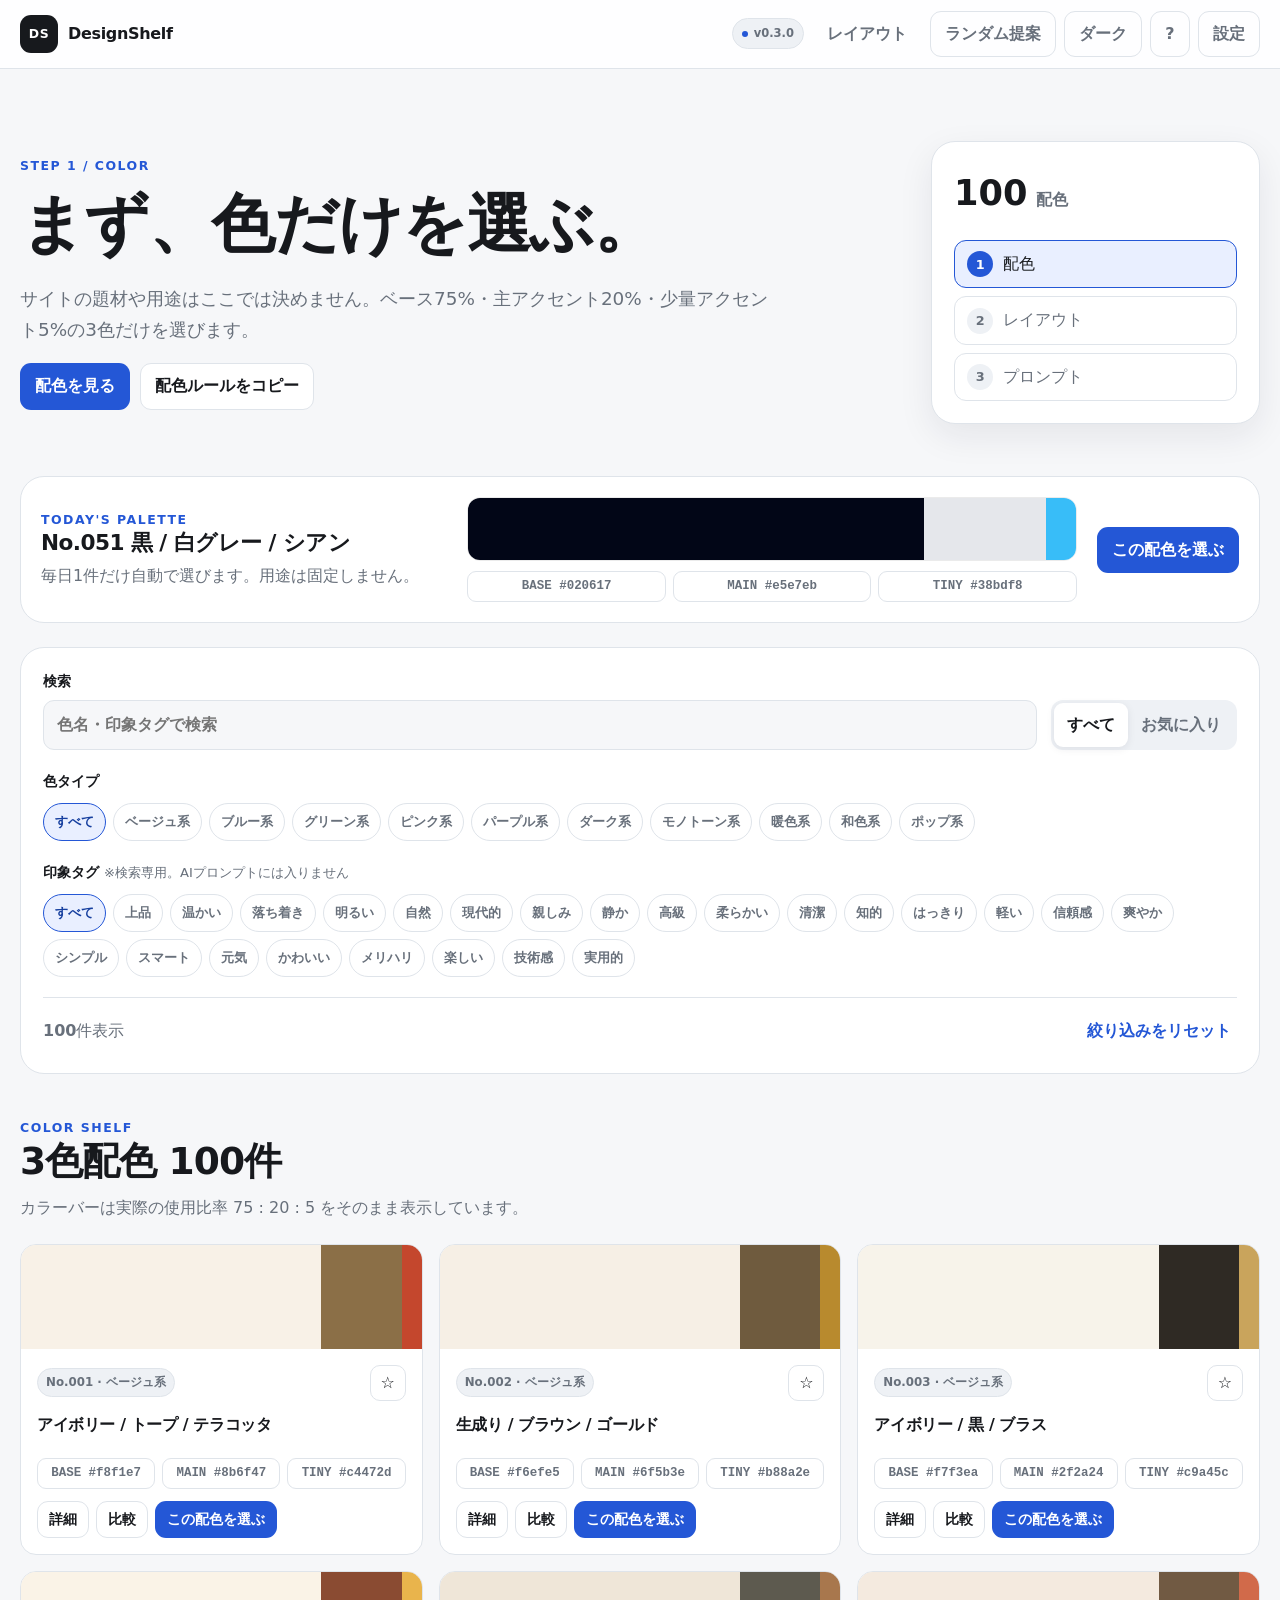
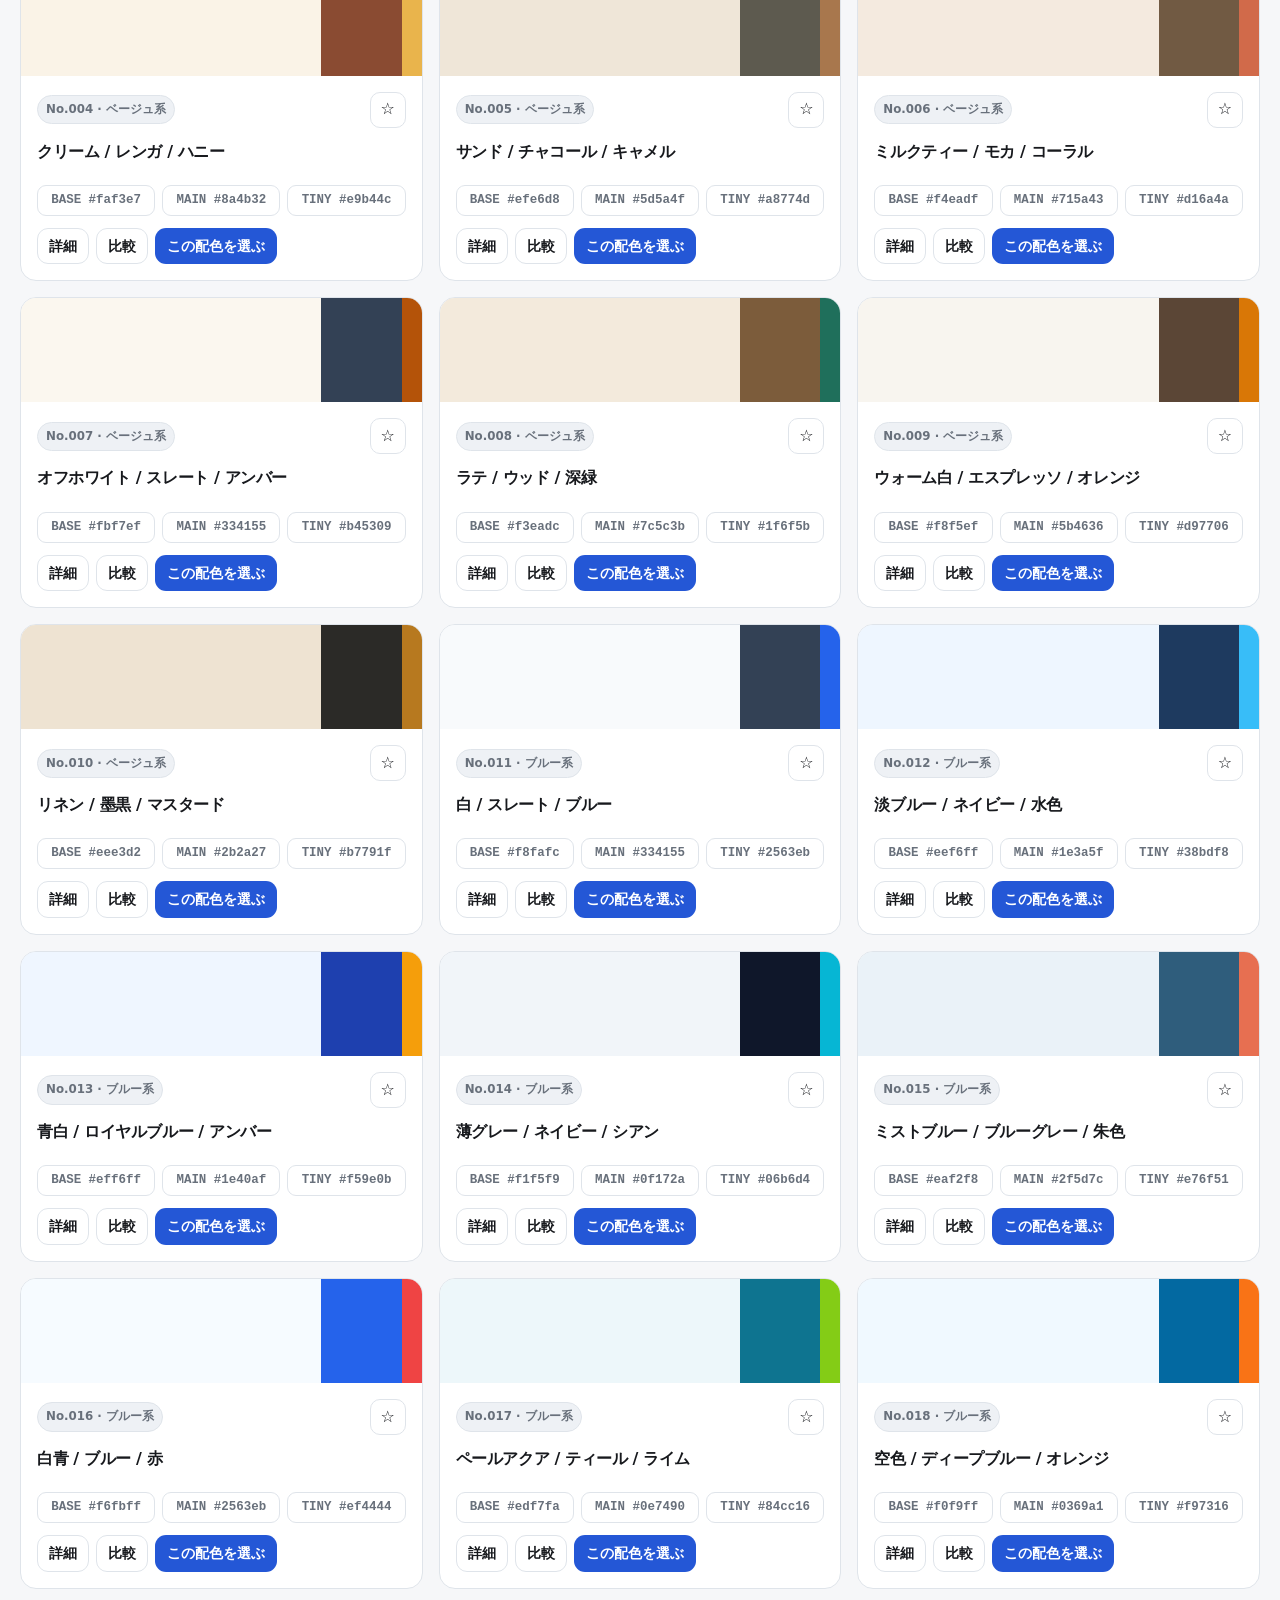
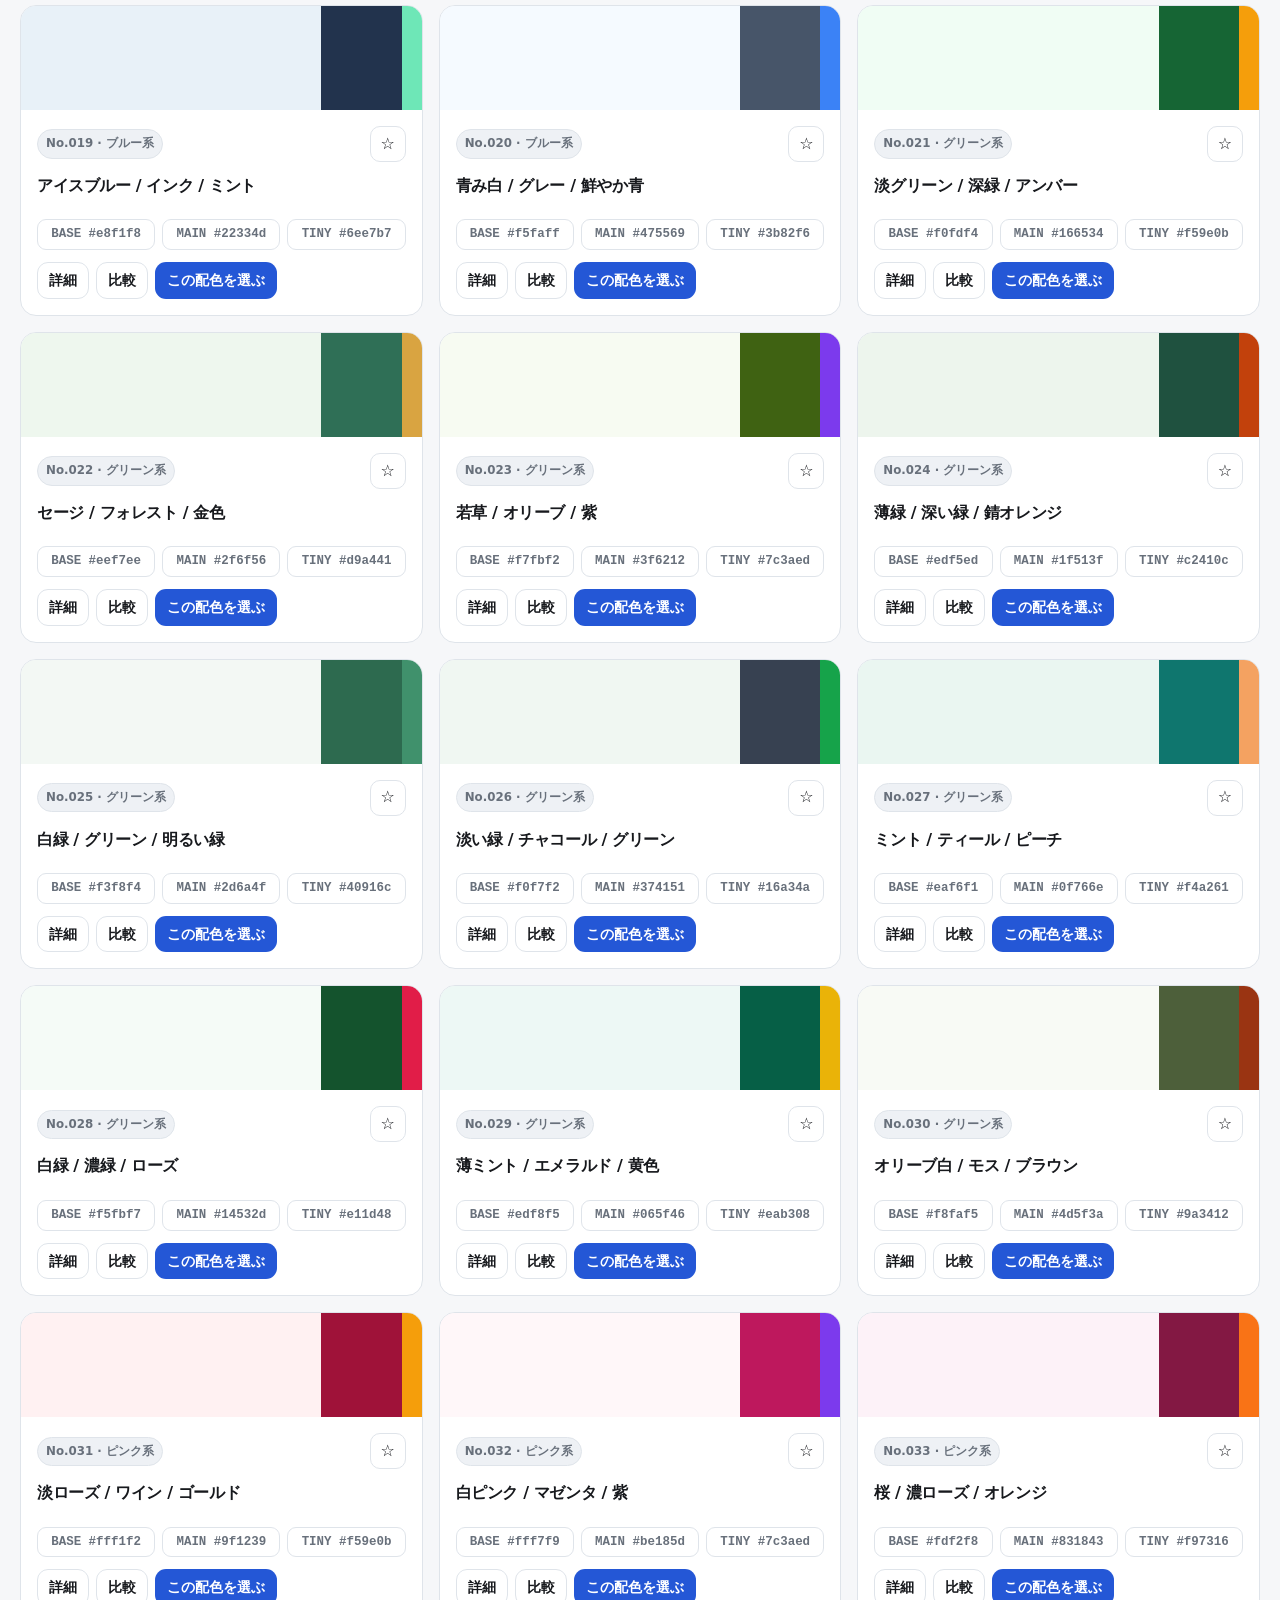
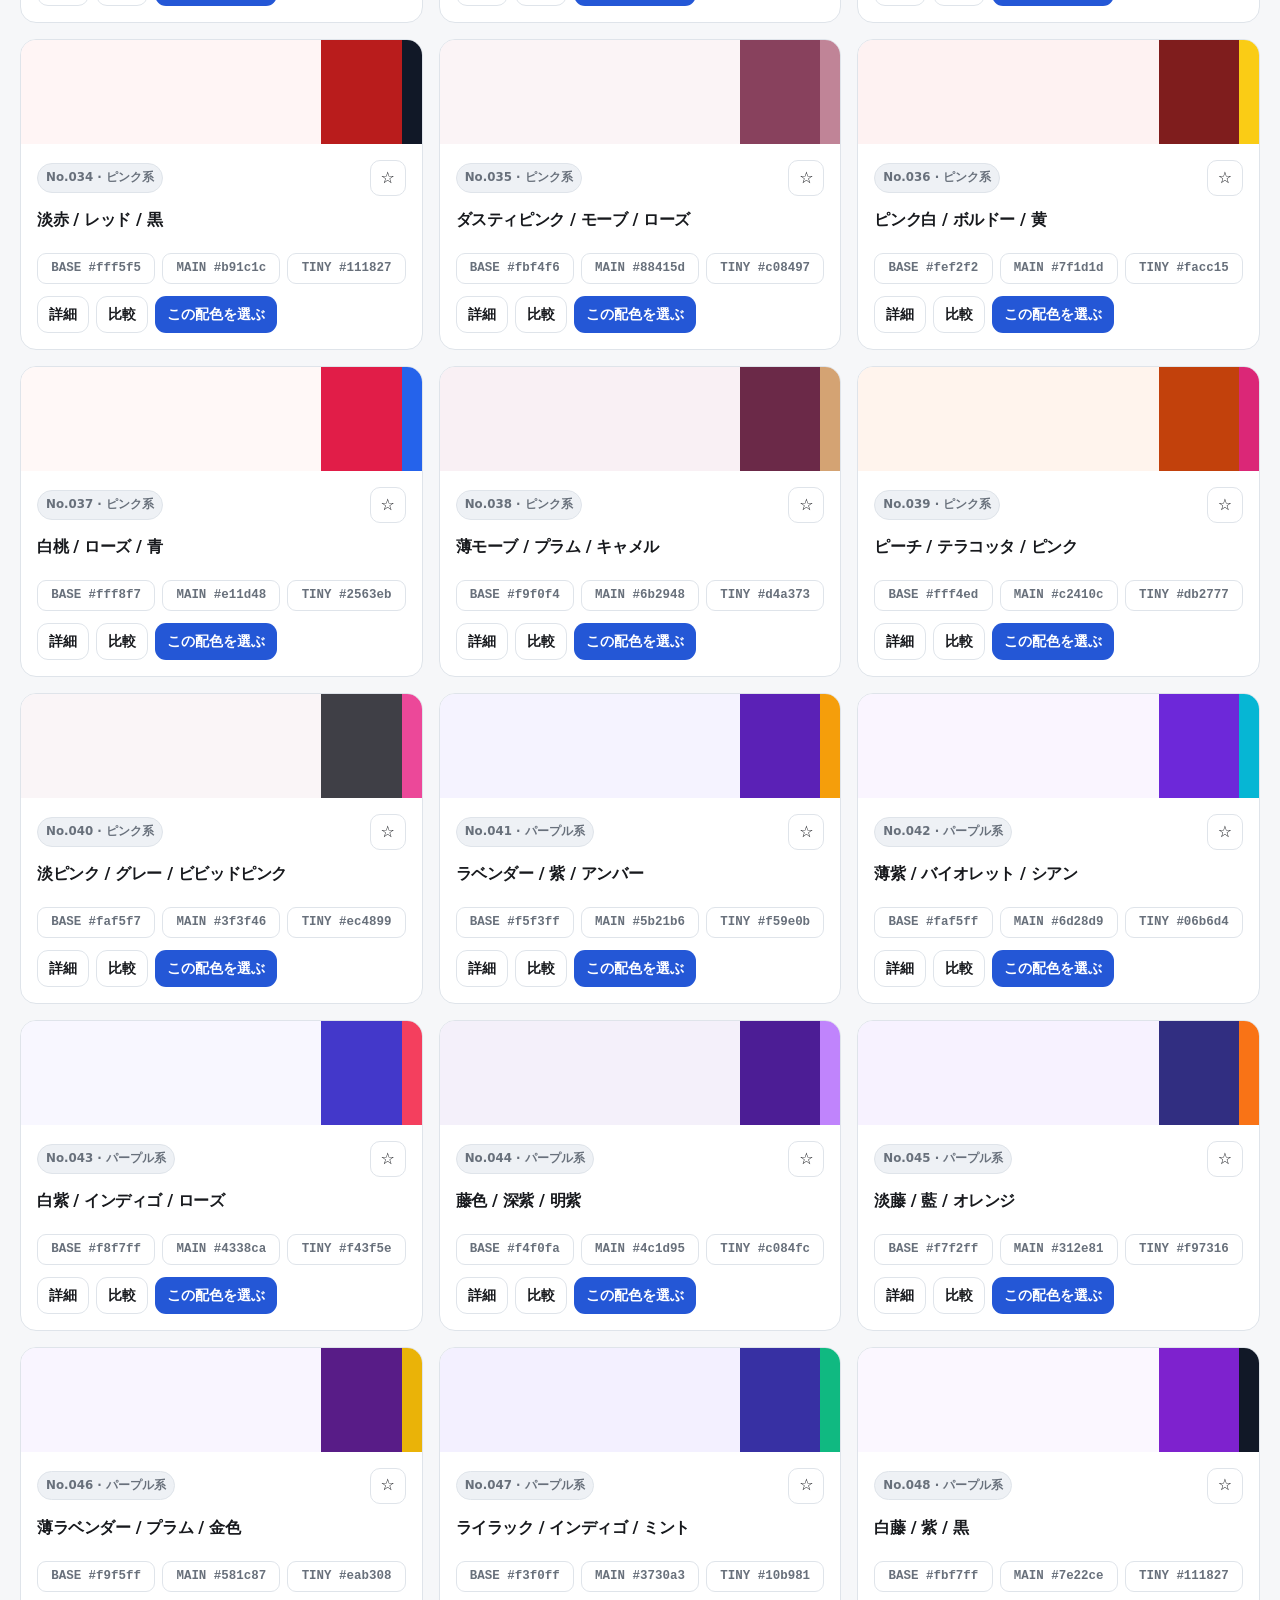
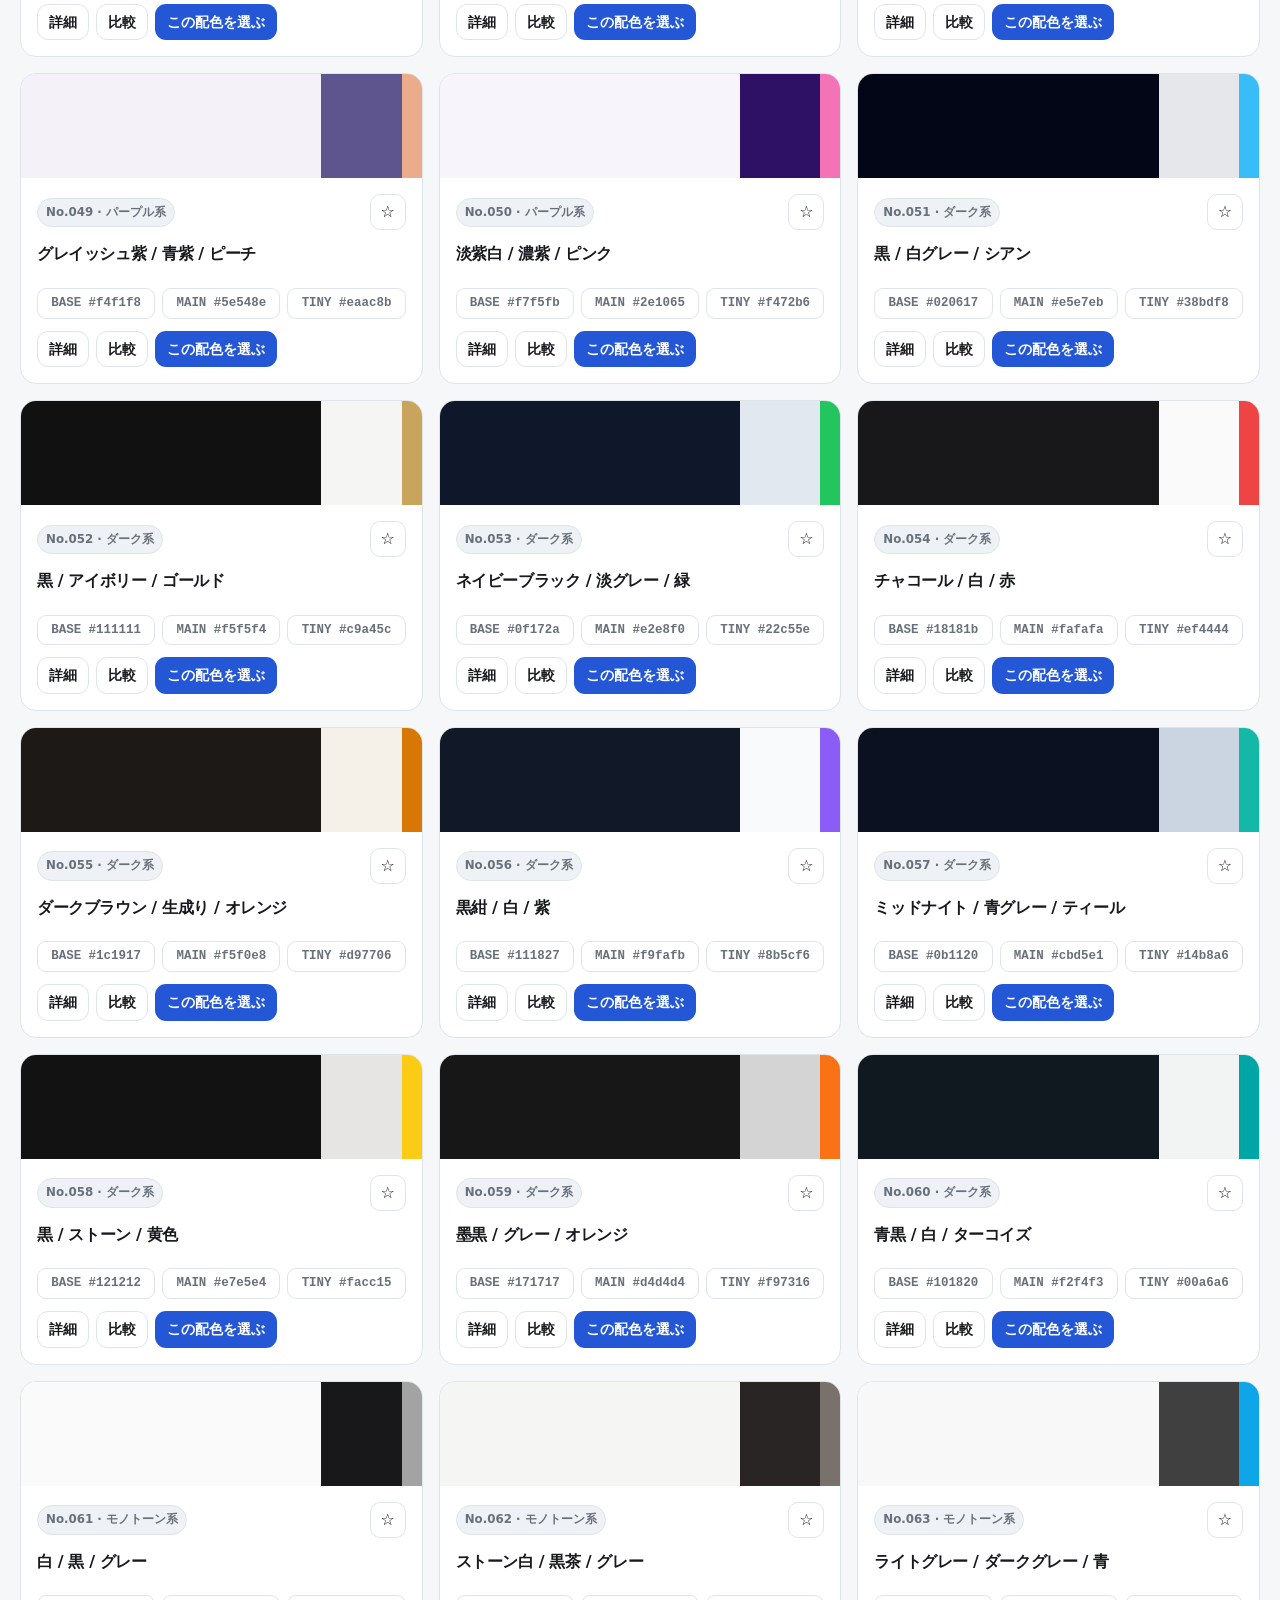
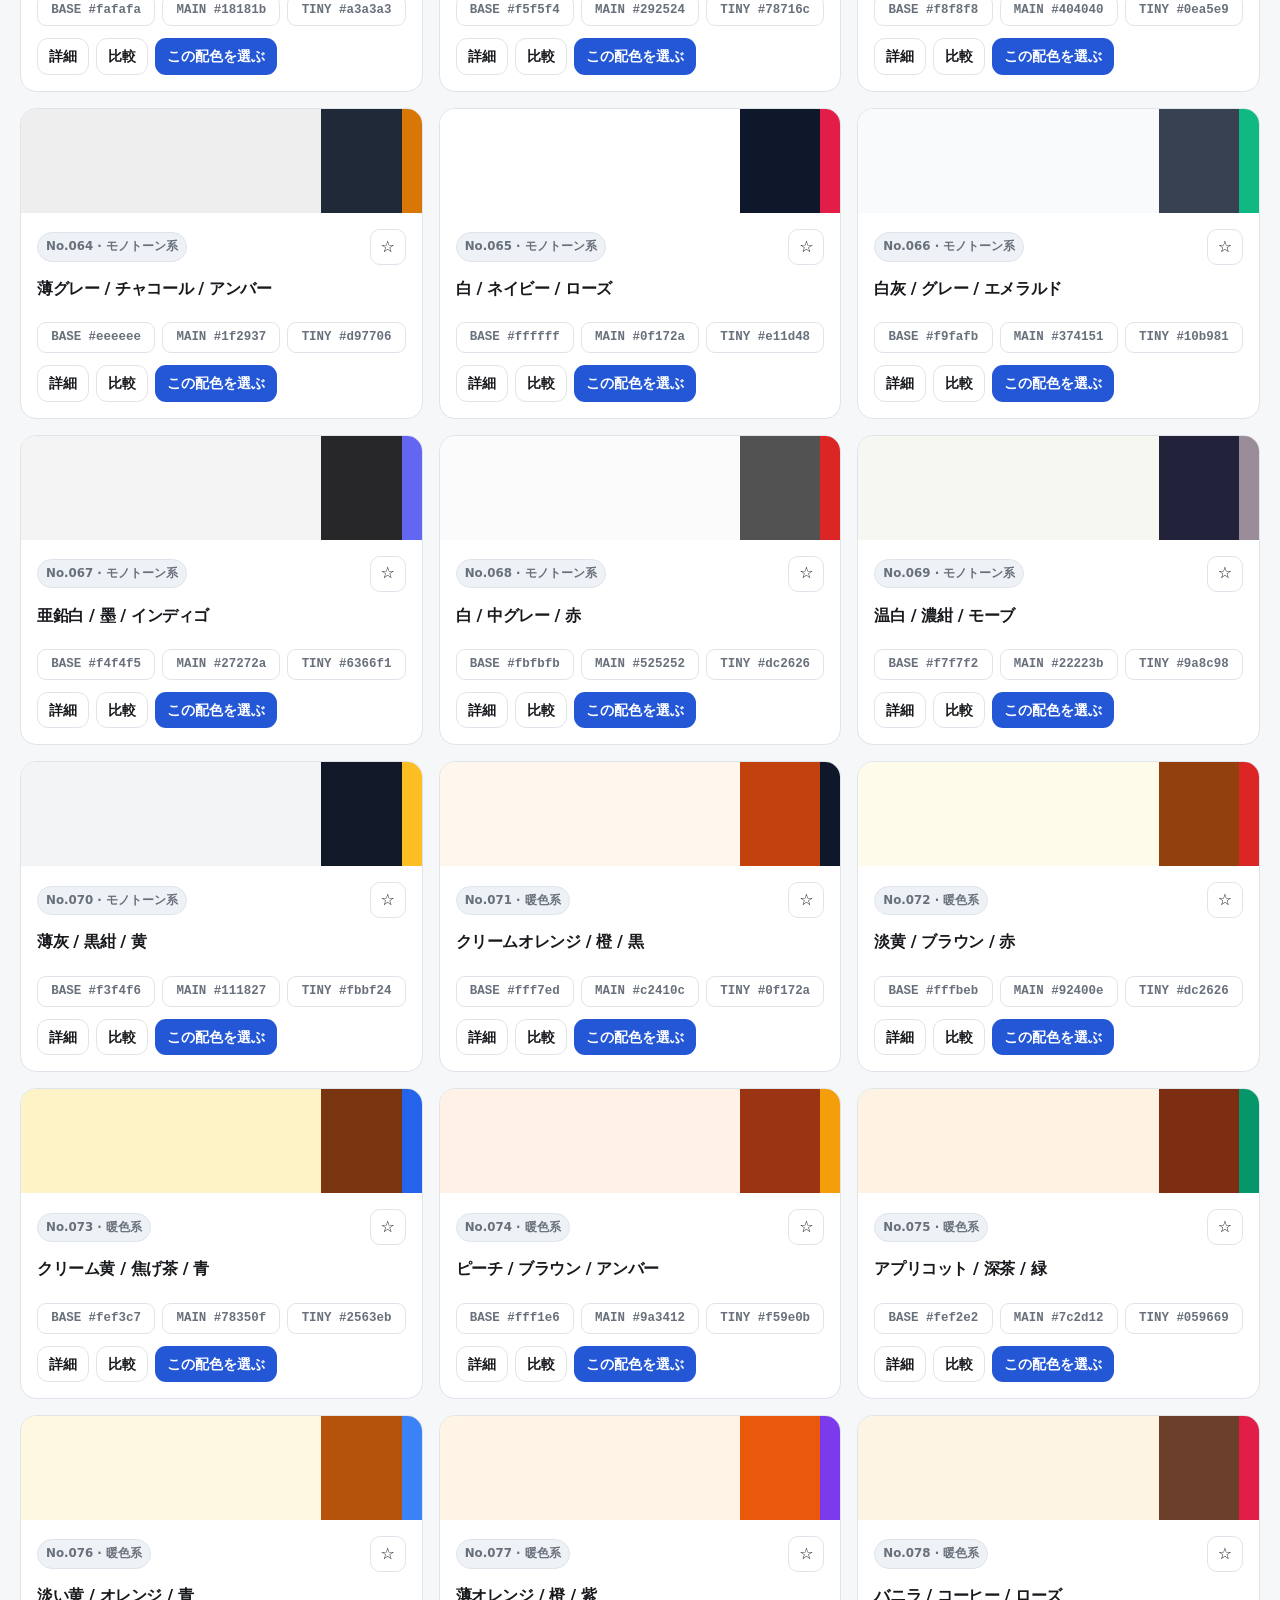
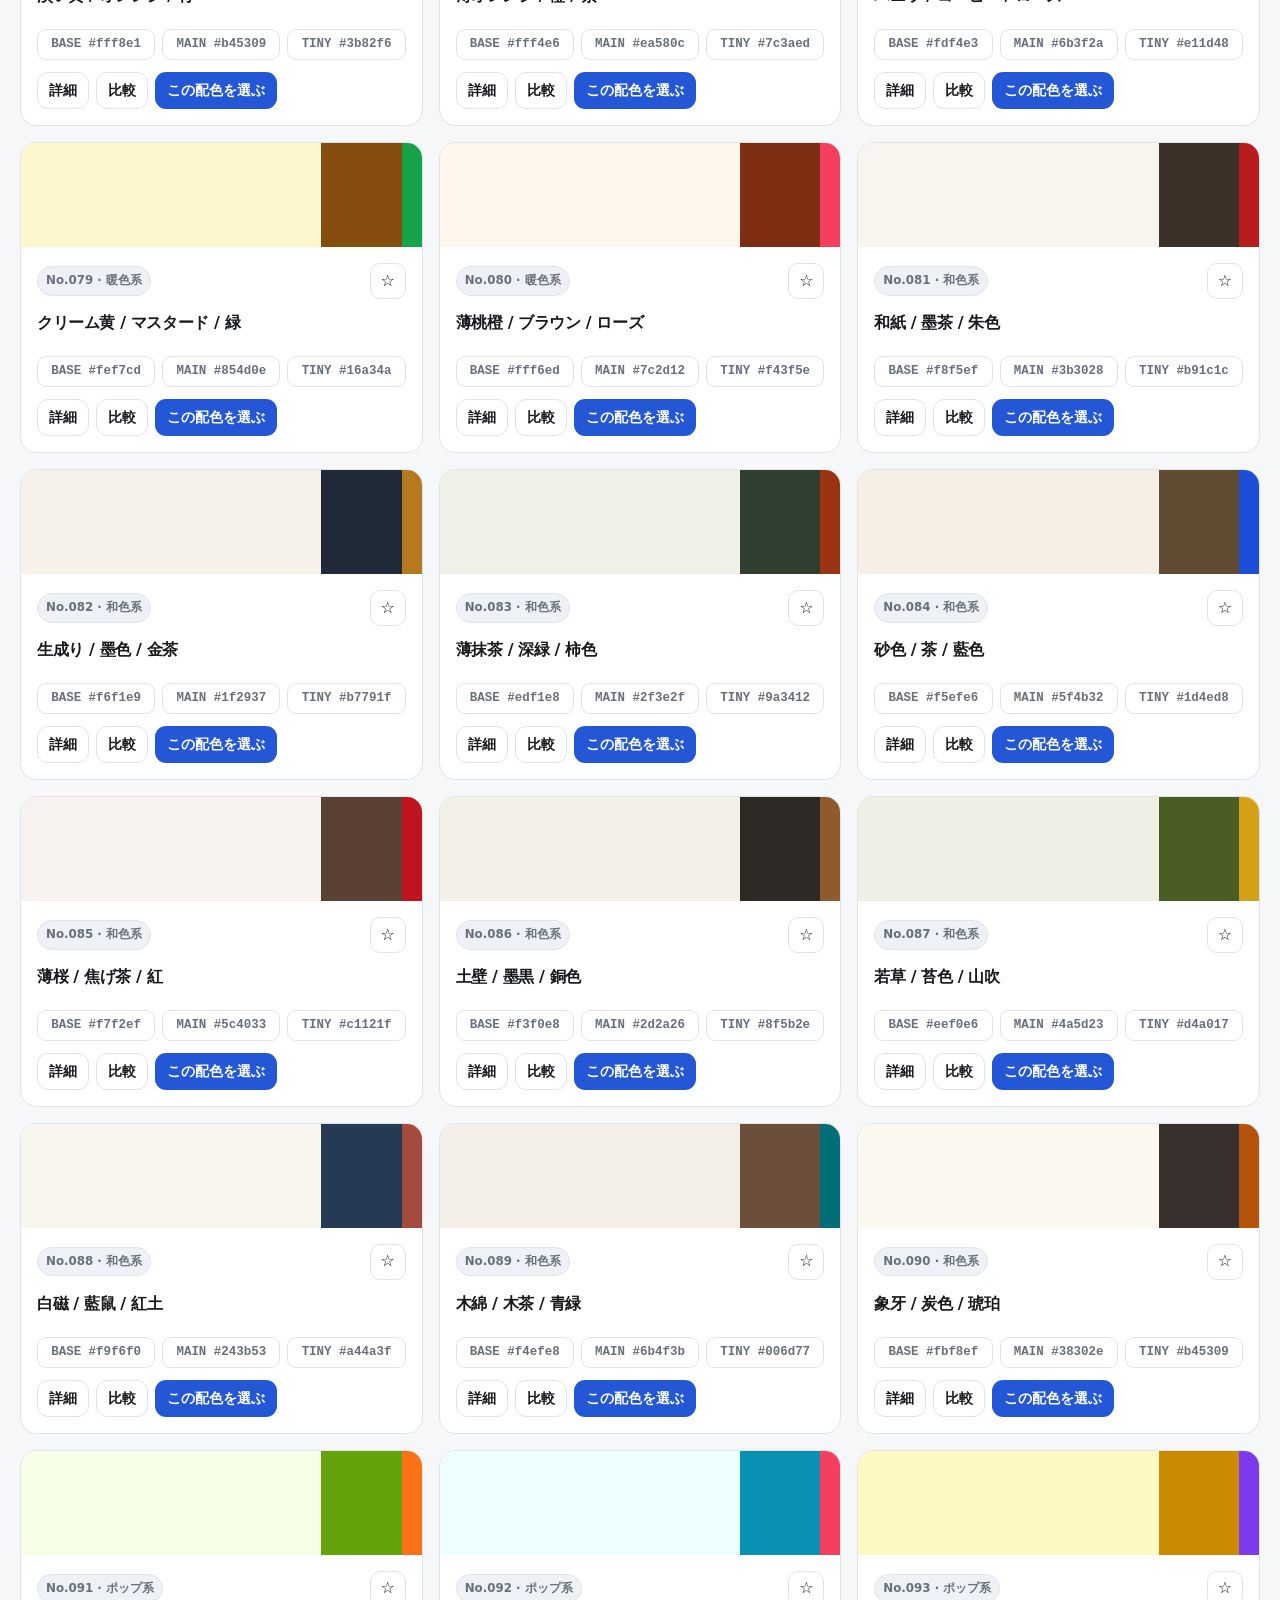
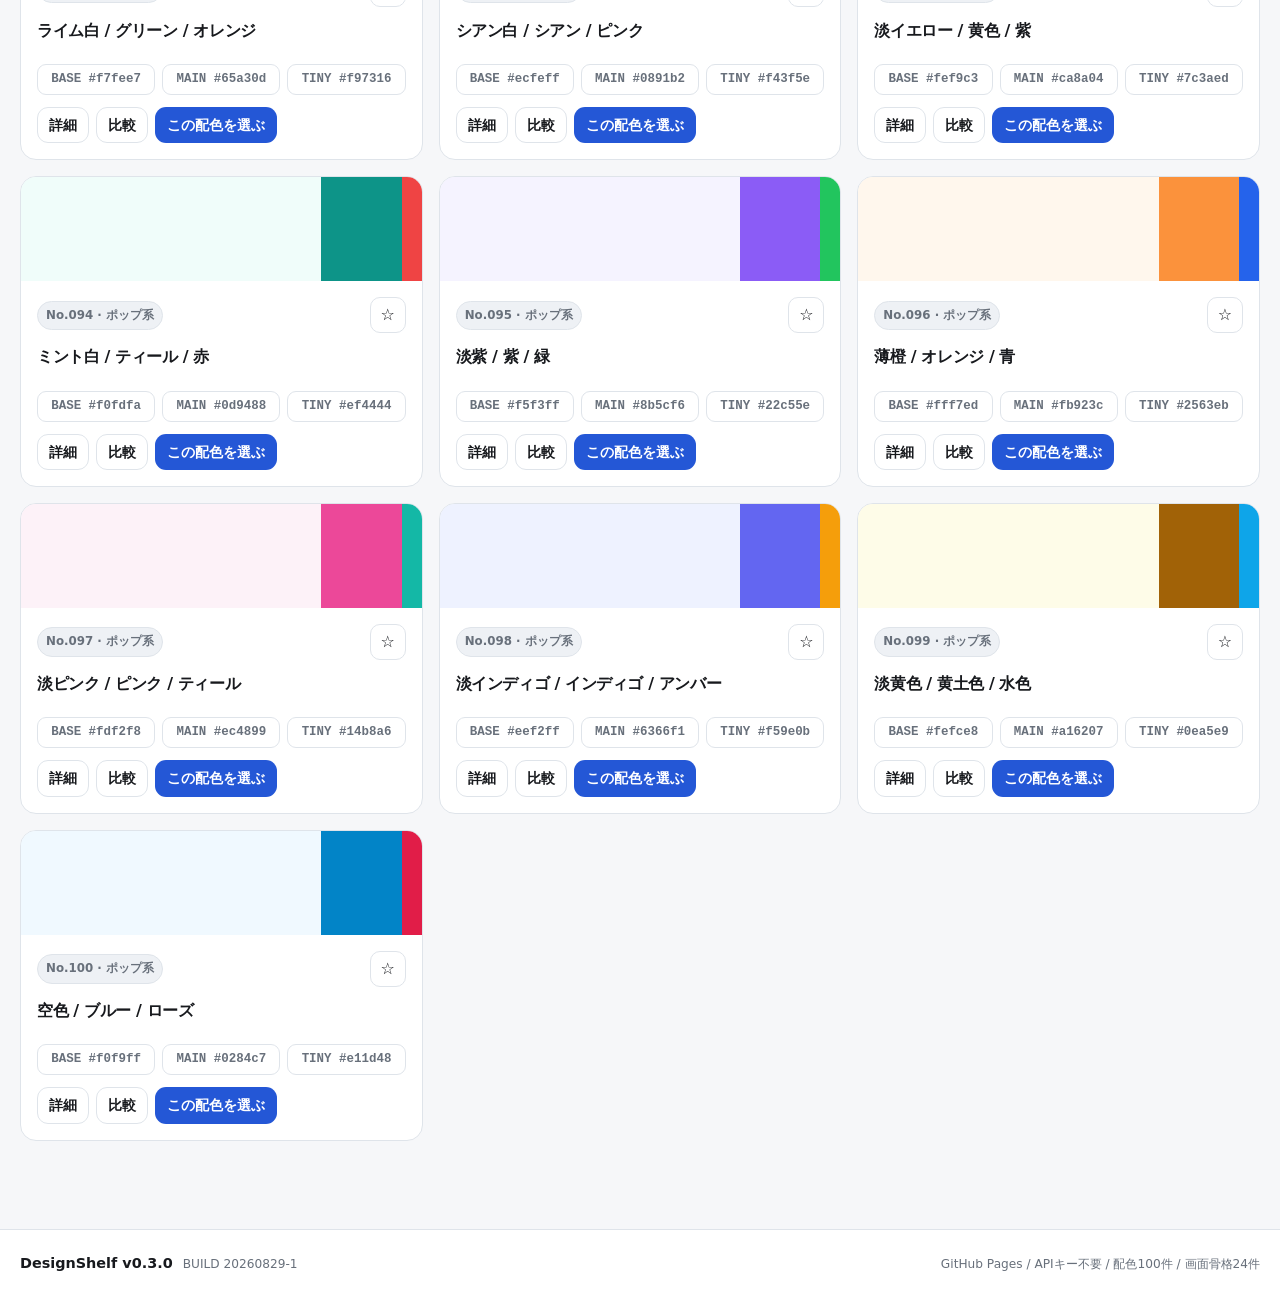
==== commit 257c3ec2: "Improve DesignShelf UX and architecture to v0.3.0" ====
--- a/index.html
+++ b/index.html
@@ -1,153 +1,138 @@
 <!doctype html>
 <html lang="ja">
 <head>
-  <meta charset="utf-8" />
-  <meta name="viewport" content="width=device-width, initial-scale=1" />
-  <title>HTMLニトリ（仮） | 色を選んでレイアウトを組み合わせる</title>
-  <meta name="description" content="3色配色テンプレを選び、次にレイアウトテンプレを選ぶと、AIに貼れる合成プロンプトを作れるサイト。" />
-  <script>document.documentElement.dataset.theme = localStorage.getItem("htmlNitoriTheme") || "light";</script>
-  <link rel="stylesheet" href="css/style.css" />
+  <meta charset="utf-8">
+  <meta name="viewport" content="width=device-width, initial-scale=1">
+  <title>DesignShelf | 配色とレイアウトを選んでAI用プロンプトを作る</title>
+  <meta name="description" content="100件の3色配色と画面レイアウトを別々に選び、AIに貼れるWebデザイン指示を生成する静的ツール。">
+  <script>
+    try { const saved = localStorage.getItem('designShelf.theme'); document.documentElement.dataset.theme = saved || (matchMedia('(prefers-color-scheme: dark)').matches ? 'dark' : 'light'); } catch (_) {}
+    try { const prefs = JSON.parse(localStorage.getItem('designShelf.preferences.v1') || '{}'); document.documentElement.dataset.density = prefs.compact ? 'compact' : 'comfortable'; document.documentElement.dataset.reduceMotion = prefs.reduceMotion ? '1' : '0'; } catch (_) {}
+  </script>
+  <link rel="stylesheet" href="css/base.css">
+  <link rel="stylesheet" href="css/components.css">
+  <link rel="stylesheet" href="css/shell.css">
+  <link rel="stylesheet" href="css/pages.css">
 </head>
-<body data-page="styles">
+<body data-page="palettes">
   <header class="site-header">
-    <nav class="nav" aria-label="メインナビゲーション">
-      <a class="logo" href="index.html" aria-label="HTMLニトリ ホーム">
-        <span class="logo-mark">HN</span>
-        <span>HTMLニトリ<span class="beta">仮</span></span>
+    <nav class="nav shell" aria-label="メインナビゲーション">
+      <a class="brand" href="index.html" aria-label="DesignShelf ホーム">
+        <span class="brand-mark">DS</span>
+        <span>DesignShelf</span>
       </a>
       <div class="nav-actions">
-        <a class="ghost-link" href="layouts.html">レイアウト一覧</a>
-        <button class="ghost-btn" id="randomBtn" type="button">ランダム提案</button>
-        <button class="ghost-btn theme-toggle" id="themeToggleBtn" type="button" aria-pressed="false">ダーク</button>
-        <a class="ghost-link" href="README.md">README</a>
+        <a class="nav-link" href="layouts.html">レイアウト</a>
+        <button class="button button-quiet" id="randomPaletteBtn" type="button">ランダム提案</button>
+        <button class="button button-quiet" id="themeToggleBtn" type="button" aria-pressed="false">ダーク</button>
       </div>
     </nav>
   </header>
 
-  <main id="top">
-    <section class="hero">
+  <main>
+    <section class="hero shell">
       <div class="hero-copy">
-        <p class="eyebrow">step 1 / color style</p>
-        <h1>まず配色を選ぶ。</h1>
-        <p class="lead">ここではサイト内容ではなく、使いたい3色の配色だけを選びます。選んだ後、次のページでレイアウトを選ぶと、2つを合体したAI用プロンプトが出ます。</p>
+        <p class="kicker">STEP 1 / COLOR</p>
+        <h1>まず、色だけを選ぶ。</h1>
+        <p class="lead">サイトの題材や用途はここでは決めません。ベース75%・主アクセント20%・少量アクセント5%の3色だけを選びます。</p>
         <div class="hero-actions">
-          <a class="primary-btn" href="#templates">色テンプレを見る</a>
-          <button class="secondary-btn" id="copyStarterBtn" type="button">基本依頼文をコピー</button>
+          <a class="button button-primary" href="#paletteShelf">配色を見る</a>
+          <button class="button button-secondary" id="copyColorRuleBtn" type="button">配色ルールをコピー</button>
         </div>
       </div>
-      <aside class="hero-panel" aria-label="サイト概要">
-        <div class="stat-card">
-          <span class="stat-number" id="totalCount">100</span>
-          <span class="stat-label">配色テンプレ</span>
-        </div>
-        <div class="mini-card">1. 色を選ぶ</div>
-        <div class="mini-card">2. レイアウトを選ぶ</div>
-        <div class="mini-card">3. 合成プロンプトをコピー</div>
+      <aside class="hero-panel" aria-label="DesignShelfの流れ">
+        <div class="hero-stat"><strong id="totalPaletteCount">100</strong><span>配色</span></div>
+        <ol class="mini-steps">
+          <li class="is-current"><span>1</span>配色</li>
+          <li><span>2</span>レイアウト</li>
+          <li><span>3</span>プロンプト</li>
+        </ol>
       </aside>
     </section>
 
-    <section class="spotlight" id="dailySpotlight" aria-label="おすすめ配色"></section>
+    <section class="shell" id="dailySection">
+      <div class="spotlight" id="dailySpotlight"></div>
+    </section>
 
-    <section class="howto" aria-labelledby="howto-title">
-      <h2 id="howto-title">使い方</h2>
-      <div class="steps steps-3">
-        <article class="active"><strong>1</strong><span>配色を選ぶ</span></article>
-        <article><strong>2</strong><span>レイアウトを選ぶ</span></article>
-        <article><strong>3</strong><span>まとめたプロンプトをコピー</span></article>
+    <section class="shell tool-panel" aria-label="配色の検索と絞り込み">
+      <div class="search-row">
+        <label class="field grow" for="paletteSearchInput">
+          <span>検索</span>
+          <input id="paletteSearchInput" type="search" placeholder="色名・印象タグで検索" autocomplete="off">
+        </label>
+        <div class="segmented" aria-label="表示切り替え">
+          <button class="segment is-active" id="allPalettesTab" type="button">すべて</button>
+          <button class="segment" id="favoritesTab" type="button">お気に入り</button>
+        </div>
+      </div>
+      <div class="filter-block">
+        <p class="filter-label">色タイプ</p>
+        <div class="chips" id="categoryChips"></div>
+      </div>
+      <div class="filter-block">
+        <div class="filter-title-row">
+          <p class="filter-label">印象タグ <span class="muted">※検索専用。AIプロンプトには入りません</span></p>
+        </div>
+        <div class="chips" id="tagChips"></div>
+      </div>
+      <div class="tool-footer">
+        <p role="status" aria-live="polite"><strong id="paletteResultCount">0</strong>件表示</p>
+        <button class="text-button" id="resetPaletteFiltersBtn" type="button">絞り込みをリセット</button>
       </div>
     </section>
 
-    <section class="controls" aria-label="検索と絞り込み">
-      <div class="search-box">
-        <label for="searchInput">色・雰囲気を検索</label>
-        <input id="searchInput" type="search" placeholder="例: 黒、金、淡色、ベージュ、ブルー、高級、ナチュラル" autocomplete="off" />
-      </div>
-      <div class="filter-row">
+    <section class="shell selection-banner" id="selectedPaletteBanner" hidden aria-live="polite"></section>
+
+    <section class="shell recent-section" id="recentPaletteSection" hidden aria-labelledby="recentPaletteHeading">
+      <div class="section-heading compact">
         <div>
-          <p class="filter-title">色タイプ</p>
-          <div class="chips" id="categoryChips"></div>
-        </div>
-        <div>
-          <p class="filter-title">雰囲気</p>
-          <div class="chips" id="moodChips"></div>
+          <p class="kicker">RECENT</p>
+          <h2 id="recentPaletteHeading">最近選んだ配色</h2>
         </div>
       </div>
-      <div class="result-bar">
-        <p><span id="resultCount">0</span>件表示中</p>
-        <div class="result-actions segmented-actions" role="tablist" aria-label="表示切り替え">
-          <button class="text-btn active" id="allColorsTab" type="button">すべて</button>
-          <button class="text-btn" id="favoriteOnlyBtn" type="button">お気に入り</button>
-          <button class="text-btn" id="resetBtn" type="button">リセット</button>
+      <div class="recent-strip" id="recentPaletteGrid"></div>
+    </section>
+
+    <section class="shell compare-section" id="compareSection" hidden aria-labelledby="compareHeading">
+      <div class="section-heading compact">
+        <div>
+          <p class="kicker">COMPARE</p>
+          <h2 id="compareHeading">候補を3件まで比較</h2>
+        </div>
+        <button class="text-button" id="clearCompareBtn" type="button">比較を空にする</button>
+      </div>
+      <div class="compare-grid" id="compareGrid"></div>
+    </section>
+
+    <section class="shell shelf-section" id="paletteShelf" aria-labelledby="paletteShelfHeading">
+      <div class="section-heading">
+        <div>
+          <p class="kicker">COLOR SHELF</p>
+          <h2 id="paletteShelfHeading">3色配色 100件</h2>
+          <p>カラーバーは実際の使用比率 75 : 20 : 5 をそのまま表示しています。</p>
+        </div>
+      </div>
+      <div class="palette-grid" id="paletteGrid" aria-live="polite"></div>
+      <div class="empty-state" id="paletteEmpty" hidden>
+        <h3>条件に合う配色がありません。</h3>
+        <p>検索語や絞り込みを少し広げるか、全100件からランダムで1件見てみてください。</p>
+        <div class="empty-actions">
+          <button class="button button-secondary" type="button" data-empty-action="reset">絞り込みを解除</button>
+          <button class="button button-primary" type="button" data-empty-action="random">100件からランダム</button>
         </div>
       </div>
     </section>
-
-    <section class="compare-shelf" id="compareShelf" aria-labelledby="compare-title" hidden>
-      <div class="section-head compact-section-head">
-        <p class="eyebrow">compare</p>
-        <h2 id="compare-title">候補を比べる</h2>
-        <p class="section-lead">気になる配色を最大3件まで並べて、比率・雰囲気・カラーコードを見比べられます。</p>
-      </div>
-      <div class="compare-list" id="compareList"></div>
-      <div class="compare-actions">
-        <button class="secondary-btn small" id="clearCompareBtn" type="button">比較を空にする</button>
-      </div>
-    </section>
-
-    <section id="templates" class="template-section" aria-labelledby="templates-title">
-      <div class="section-head">
-        <p class="eyebrow">color shelf</p>
-        <h2 id="templates-title">3色配色テンプレ売り場</h2>
-        <p class="section-lead">ここで選ぶのはサイトの題材ではなく「3色の組み合わせ」です。レイアウトは次ページで別に選べます。</p>
-      </div>
-      <div class="grid" id="templateGrid" aria-live="polite"></div>
-      <p class="empty" id="emptyMessage" hidden>条件に合うテンプレがありません。</p>
-    </section>
   </main>
 
-  <dialog class="modal" id="templateModal">
-    <div class="modal-inner">
-      <button class="close-btn" id="closeModalBtn" type="button" aria-label="閉じる">×</button>
-      <div class="modal-preview" id="modalPreview"></div>
-      <div class="modal-content">
-        <p class="modal-category" id="modalCategory"></p>
-        <h2 id="modalTitle"></h2>
-        <p id="modalDescription"></p>
-        <div class="modal-tags" id="modalTags"></div>
-        <div class="detail-list">
-          <div>
-            <h3>配色の扱い</h3>
-            <p id="modalTarget"></p>
-          </div>
-          <div>
-            <h3>3色の役割</h3>
-            <ul id="modalSections"></ul>
-          </div>
-          <div>
-            <h3>注意点</h3>
-            <ul id="modalFeatures"></ul>
-          </div>
-        </div>
-        <div class="prompt-area">
-          <div class="prompt-head">
-            <h3>この配色だけのプロンプト</h3>
-            <div class="prompt-actions">
-              <button class="secondary-btn small" id="copyPromptBtn" type="button">コピー</button>
-              <button class="primary-btn small" id="chooseStyleBtn" type="button">この色でレイアウト選択へ</button>
-            </div>
-          </div>
-          <textarea id="promptText" readonly></textarea>
-        </div>
-      </div>
+  <dialog class="dialog" id="paletteDialog">
+    <div class="dialog-card">
+      <button class="dialog-close" id="closePaletteDialogBtn" type="button" aria-label="閉じる">×</button>
+      <div id="paletteDialogBody"></div>
     </div>
   </dialog>
 
-  <aside class="selected-dock" id="selectedColorDock" aria-live="polite"></aside>
-
   <div class="toast" id="toast" role="status" aria-live="polite"></div>
-
-  <script src="js/templates-data.js"></script>
-  <script src="js/layouts-data.js"></script>
-  <script src="js/main.js"></script>
+  <script type="module" src="js/shell.js"></script>
+  <script type="module" src="js/colors.js"></script>
 </body>
 </html>
--- a/css/base.css
+++ b/css/base.css
@@ -0,0 +1,19 @@
+:root {
+  color-scheme: light;
+  --bg:#f6f7f9; --surface:#fff; --surface-2:#eef1f5; --text:#17191d; --muted:#68707b;
+  --line:#dfe4ea; --brand:#2457d6; --brand-strong:#163f9f; --brand-soft:#e9efff; --danger:#b42318;
+  --shadow:0 12px 35px rgba(20,28,45,.08); --radius-sm:10px; --radius:16px; --radius-lg:24px; --shell:1240px;
+}
+:root[data-theme="dark"] {
+  color-scheme:dark; --bg:#111318; --surface:#191c22; --surface-2:#22262e; --text:#f2f4f7; --muted:#a6adb8;
+  --line:#303641; --brand:#88aaff; --brand-strong:#b3c6ff; --brand-soft:#202b49; --danger:#ff8a80;
+  --shadow:0 16px 40px rgba(0,0,0,.24);
+}
+*{box-sizing:border-box} html{scroll-behavior:smooth} body{margin:0;min-width:320px;background:var(--bg);color:var(--text);font-family:Inter,"Noto Sans JP","Yu Gothic UI","Yu Gothic",system-ui,-apple-system,BlinkMacSystemFont,"Segoe UI",sans-serif;line-height:1.65;text-rendering:optimizeLegibility;padding-left:env(safe-area-inset-left,0);padding-right:env(safe-area-inset-right,0)}
+button,input,textarea,select{font:inherit} button,a{-webkit-tap-highlight-color:transparent} a{color:inherit;text-decoration:none} img,svg{max-width:100%} button{color:inherit}
+h1,h2,h3,p{margin-top:0} h1,h2,h3{line-height:1.25;letter-spacing:-.025em} h1{font-size:clamp(2.15rem,5vw,4.6rem);margin-bottom:20px} h2{font-size:clamp(1.55rem,3vw,2.35rem);margin-bottom:10px} h3{font-size:1.05rem} p{color:var(--muted)}
+.shell{width:min(calc(100% - 40px),var(--shell));margin-inline:auto} main{padding-bottom:88px}.kicker{margin-bottom:8px;color:var(--brand);font-size:.78rem;font-weight:800;letter-spacing:.12em}.lead{font-size:clamp(1rem,1.8vw,1.15rem);max-width:760px}.muted{color:var(--muted);font-size:.82rem;font-weight:500}
+.sr-only{position:absolute;width:1px;height:1px;padding:0;margin:-1px;overflow:hidden;clip:rect(0,0,0,0);white-space:nowrap;border:0}:focus-visible{outline:3px solid color-mix(in srgb,var(--brand) 55%,transparent);outline-offset:2px}
+html[data-reduce-motion="1"]{scroll-behavior:auto} html[data-reduce-motion="1"] *,html[data-reduce-motion="1"] *::before,html[data-reduce-motion="1"] *::after{animation-duration:.01ms!important;animation-iteration-count:1!important;transition-duration:.01ms!important;scroll-behavior:auto!important}
+@media(prefers-reduced-motion:reduce){html{scroll-behavior:auto}*,*::before,*::after{animation-duration:.01ms!important;animation-iteration-count:1!important;transition-duration:.01ms!important;scroll-behavior:auto!important}}
+@media(max-width:720px){.shell{width:min(calc(100% - 24px),var(--shell))}main{padding-bottom:56px}}
--- a/css/components.css
+++ b/css/components.css
@@ -0,0 +1,14 @@
+.site-header{border-bottom:1px solid var(--line);background:color-mix(in srgb,var(--surface) 94%,transparent)}.nav{min-height:68px;display:flex;align-items:center;justify-content:space-between;gap:20px}.brand{display:inline-flex;align-items:center;gap:10px;font-weight:850;letter-spacing:-.02em}.brand-mark{width:38px;height:38px;display:grid;place-items:center;border-radius:11px;background:var(--text);color:var(--surface);font-size:.78rem;letter-spacing:.04em}.nav-actions{display:flex;align-items:center;gap:8px;flex-wrap:wrap;justify-content:flex-end}.nav-link,.button{min-height:40px;display:inline-flex;align-items:center;justify-content:center;gap:8px;border-radius:11px;border:1px solid transparent;padding:9px 14px;font-weight:700;cursor:pointer;transition:transform 150ms ease,border-color 150ms ease,background 150ms ease,opacity 150ms ease}.nav-link:hover,.button:hover{transform:translateY(-1px)}.nav-link{color:var(--muted)}.nav-link:hover{color:var(--text);background:var(--surface-2)}.button-primary{background:var(--brand);color:#fff}:root[data-theme="dark"] .button-primary{color:#10131a}.button-primary:hover{background:var(--brand-strong)}.button-secondary{background:var(--surface);border-color:var(--line)}.button-quiet{background:transparent;border-color:var(--line);color:var(--muted)}.button-small{min-height:34px;padding:6px 11px;font-size:.86rem}.text-button{border:0;padding:6px;background:transparent;color:var(--brand);cursor:pointer;font-weight:750}
+.hero{padding-block:72px 52px;display:grid;grid-template-columns:minmax(0,1.45fr) minmax(270px,.55fr);gap:44px;align-items:center}.hero-copy{min-width:0}.hero-actions,.inline-actions{display:flex;gap:10px;flex-wrap:wrap;align-items:center}.hero-panel,.tool-panel,.variant-panel,.brief-card,.options-card,.prompt-card,.missing-card{background:var(--surface);border:1px solid var(--line);border-radius:var(--radius-lg);padding:22px}.hero-panel{box-shadow:var(--shadow)}.hero-stat{display:flex;align-items:baseline;gap:8px;margin-bottom:18px}.hero-stat strong{font-size:2.2rem}.hero-stat span{color:var(--muted);font-weight:700}.mini-steps{list-style:none;padding:0;margin:0;display:grid;gap:8px}.mini-steps li{display:flex;align-items:center;gap:10px;padding:10px 12px;border:1px solid var(--line);border-radius:12px;color:var(--muted)}.mini-steps li span{width:26px;height:26px;display:grid;place-items:center;border-radius:50%;background:var(--surface-2);font-size:.8rem;font-weight:800}.mini-steps .is-current{color:var(--text);border-color:var(--brand);background:var(--brand-soft)}.mini-steps .is-current span,.mini-steps .is-done span{background:var(--brand);color:#fff}
+.search-row{display:flex;gap:14px;align-items:end}.field{display:grid;gap:7px;font-weight:750}.field>span{font-size:.86rem}.grow{flex:1}input,textarea,select{width:100%;border:1px solid var(--line);border-radius:11px;background:var(--bg);color:var(--text);padding:11px 13px}textarea{resize:vertical}input:focus,textarea:focus,select:focus{border-color:var(--brand);outline:3px solid color-mix(in srgb,var(--brand) 16%,transparent)}.segmented{display:inline-flex;padding:3px;border-radius:12px;background:var(--surface-2)}.segment{border:0;background:transparent;color:var(--muted);border-radius:9px;padding:9px 13px;cursor:pointer;font-weight:700}.segment.is-active{background:var(--surface);color:var(--text);box-shadow:0 2px 8px rgba(20,28,45,.08)}.filter-block{margin-top:20px}.filter-label{margin:0 0 9px;color:var(--text);font-size:.9rem;font-weight:800}.chips{display:flex;gap:7px;flex-wrap:wrap}.chip{border:1px solid var(--line);border-radius:999px;background:var(--surface);color:var(--muted);padding:7px 11px;cursor:pointer;font-size:.84rem;font-weight:650}.chip:hover{border-color:var(--brand);color:var(--text)}.chip.is-active{border-color:var(--brand);background:var(--brand-soft);color:var(--brand-strong)}.tool-footer{display:flex;justify-content:space-between;gap:12px;align-items:center;margin-top:20px;padding-top:14px;border-top:1px solid var(--line)}.tool-footer p{margin:0}.section-heading{display:flex;align-items:end;justify-content:space-between;gap:18px;margin-bottom:22px}.section-heading p{margin-bottom:0;max-width:760px}.section-heading.compact{align-items:center}
+.spotlight{min-height:130px;border:1px solid var(--line);border-radius:var(--radius-lg);background:var(--surface);display:grid;grid-template-columns:minmax(220px,.8fr) 1.2fr auto;align-items:center;gap:20px;padding:20px}.spotlight-copy h2{margin-bottom:6px;font-size:1.35rem}.spotlight-copy p{margin-bottom:0}.palette-bar{display:grid;grid-template-columns:75fr 20fr 5fr;min-height:64px;border-radius:13px;overflow:hidden;border:1px solid rgba(0,0,0,.08)}.palette-bar.large{min-height:108px}.palette-codes{display:grid;grid-template-columns:repeat(3,1fr);gap:7px;margin-top:10px}.color-code{border:1px solid var(--line);background:var(--surface);color:var(--muted);border-radius:9px;padding:7px 8px;cursor:pointer;font:650 .78rem/1.2 ui-monospace,SFMono-Regular,Menlo,Consolas,monospace;text-align:center}.color-code:hover,.color-code.is-copied{border-color:var(--brand);color:var(--text)}.color-code.is-copied{background:var(--brand-soft);color:var(--brand-strong)}
+.palette-grid,.layout-grid{display:grid;grid-template-columns:repeat(3,minmax(0,1fr));gap:16px}.palette-card,.layout-card,.compare-card,.summary-card,.recent-card{background:var(--surface);border:1px solid var(--line);border-radius:var(--radius);overflow:hidden}.palette-card,.layout-card{display:flex;flex-direction:column;min-width:0;transition:transform 150ms ease,border-color 150ms ease,box-shadow 150ms ease}.palette-card:hover,.layout-card:hover{transform:translateY(-2px);border-color:var(--brand);box-shadow:var(--shadow)}.card-preview-button{border:0;padding:0;background:transparent;cursor:pointer;text-align:inherit}.palette-card .palette-bar{border-radius:0;border:0;min-height:104px}.card-body{padding:16px;display:flex;flex-direction:column;gap:12px;flex:1}.card-meta{display:flex;align-items:center;justify-content:space-between;gap:10px}.card-number,.badge{display:inline-flex;align-items:center;border:1px solid var(--line);background:var(--surface-2);color:var(--muted);border-radius:999px;padding:4px 8px;font-size:.74rem;font-weight:750}.card-title{margin:0;font-size:1rem;line-height:1.45}.card-actions{display:flex;gap:7px;flex-wrap:wrap;margin-top:auto}.icon-button{width:36px;height:36px;border-radius:10px;border:1px solid var(--line);background:var(--surface);cursor:pointer;display:grid;place-items:center}.icon-button.is-active{background:var(--brand-soft);border-color:var(--brand);color:var(--brand)}
+.selection-banner{margin-top:20px;border:1px solid var(--brand);background:var(--brand-soft);border-radius:var(--radius);padding:14px 16px;display:grid;grid-template-columns:minmax(180px,1fr) minmax(240px,1fr) auto;align-items:center;gap:14px}.selection-banner[hidden]{display:none}.selection-banner p{margin:0}.selection-banner .palette-bar{min-height:42px}.compare-section,.recent-section{margin-top:28px}.compare-grid,.recent-strip{display:grid;grid-template-columns:repeat(3,1fr);gap:12px}.compare-card{padding:14px}.compare-card h3{margin:10px 0 7px;font-size:.92rem}.recent-card .palette-bar{min-height:46px;border:0;border-radius:0}.recent-card-body{display:grid;gap:9px;padding:12px}.recent-card-body>strong{font-size:.88rem;line-height:1.4}.recent-layout-preview{padding:8px;background:var(--surface-2)}
+.variant-panel{display:grid;grid-template-columns:minmax(250px,.8fr) minmax(420px,1.2fr);gap:24px;align-items:center;margin-bottom:24px}.variant-panel p{margin-bottom:0}.variant-options{display:grid;grid-template-columns:repeat(4,1fr);gap:8px}.variant-option{border:1px solid var(--line);background:var(--surface);border-radius:12px;padding:10px;cursor:pointer;text-align:left}.variant-option strong{display:block;font-size:.88rem;margin-bottom:3px}.variant-option span{display:block;color:var(--muted);font-size:.72rem}.variant-option.is-active{border-color:var(--brand);background:var(--brand-soft)}.layout-card-preview{padding:12px;background:var(--surface-2)}.layout-card .card-body p{margin:0;font-size:.88rem}.structure-list{margin:0;padding-left:18px;color:var(--muted);font-size:.86rem}.structure-list li+li{margin-top:4px}
+.dialog{border:0;background:transparent;padding:20px;width:min(760px,calc(100% - 24px));max-width:none}.dialog::backdrop{background:rgba(10,12,16,.64)}.dialog-card{position:relative;background:var(--surface);border:1px solid var(--line);border-radius:22px;padding:24px;max-height:calc(100vh - 40px);overflow:auto;box-shadow:0 24px 80px rgba(0,0,0,.28)}.dialog-card-wide{width:min(980px,100%);margin:auto}.dialog-close{position:absolute;top:12px;right:12px;z-index:3;width:38px;height:38px;border:1px solid var(--line);background:var(--surface);border-radius:50%;cursor:pointer;font-size:1.2rem}.dialog-grid{display:grid;grid-template-columns:1fr 1fr;gap:24px;align-items:start}.dialog-copy h2{padding-right:44px}.toast{position:fixed;z-index:20;right:18px;bottom:18px;max-width:min(360px,calc(100vw - 36px));background:var(--text);color:var(--surface);border-radius:12px;padding:11px 14px;box-shadow:var(--shadow);opacity:0;transform:translateY(10px);pointer-events:none;transition:opacity 160ms ease,transform 160ms ease}.toast.is-visible{opacity:1;transform:translateY(0)}.empty-state{text-align:center;padding:40px 20px;border:1px dashed var(--line);border-radius:var(--radius)}.empty-state h3{margin-bottom:6px}.empty-state p{margin:0 auto 14px;max-width:620px}.empty-actions{display:flex;justify-content:center;gap:8px;flex-wrap:wrap}.badge{white-space:nowrap}
+.wf-frame{--p-base:#f7f7f7;--p-main:#222;--p-tiny:#d44;--on-base:#111;--on-main:#fff;--on-tiny:#fff;background:var(--p-base);color:var(--on-base);border:1px solid color-mix(in srgb,var(--p-main) 28%,transparent);border-radius:13px;overflow:hidden;min-height:220px}.wf-frame.is-large{min-height:390px}.wf-browser{height:24px;display:flex;align-items:center;gap:5px;padding:0 9px;background:color-mix(in srgb,var(--p-base) 88%,var(--p-main));border-bottom:1px solid color-mix(in srgb,var(--p-main) 25%,transparent)}.wf-browser i{width:6px;height:6px;border-radius:50%;background:var(--p-main);opacity:.5}.wf-page{padding:10px;display:grid;gap:8px;min-height:196px}.is-large .wf-page{padding:18px;gap:12px;min-height:360px}.wf-nav{height:22px;display:flex;align-items:center;justify-content:space-between;gap:10px}.wf-logo,.wf-title,.wf-text,.wf-button,.wf-pill{display:block;border-radius:99px}.wf-logo{width:28%;height:8px;background:var(--p-main)}.wf-links{display:flex;gap:4px;width:35%;justify-content:end}.wf-links i{display:block;width:24%;height:5px;border-radius:99px;background:var(--p-main);opacity:.55}.wf-title{height:9px;background:var(--p-main);width:64%}.wf-title.short{width:44%}.wf-text{height:5px;background:var(--p-main);opacity:.35;width:86%}.wf-text.short{width:58%}.wf-button{width:28%;min-width:32px;height:16px;border-radius:5px;background:var(--p-tiny)}.wf-card{border:1px solid color-mix(in srgb,var(--p-main) 48%,transparent);background:color-mix(in srgb,var(--p-base) 94%,#fff);border-radius:6px;min-height:34px;padding:5px;display:grid;align-content:center;gap:4px}.wf-media{min-height:74px;border-radius:7px;background:var(--p-main);position:relative}.wf-media::after{content:"";position:absolute;width:13px;height:13px;border-radius:50%;right:8px;bottom:8px;background:var(--p-tiny)}.wf-grid-2,.wf-grid-3,.wf-grid-4{display:grid;gap:6px}.wf-grid-2{grid-template-columns:repeat(2,1fr)}.wf-grid-3{grid-template-columns:repeat(3,1fr)}.wf-grid-4{grid-template-columns:repeat(4,1fr)}.wf-row{display:grid;grid-template-columns:1fr 2fr auto;gap:6px;align-items:center;min-height:24px;border-bottom:1px solid color-mix(in srgb,var(--p-main) 18%,transparent)}.wf-pill{width:22px;height:7px;background:var(--p-tiny)}.wf-table{border:1px solid color-mix(in srgb,var(--p-main) 30%,transparent);border-radius:6px;overflow:hidden}.wf-table>i{display:block;height:18px;border-bottom:1px solid color-mix(in srgb,var(--p-main) 20%,transparent);background:color-mix(in srgb,var(--p-base) 90%,var(--p-main))}.wf-sidebar{background:var(--p-main);border-radius:7px;padding:7px;display:grid;gap:7px;align-content:start}.wf-sidebar i{height:5px;background:var(--on-main);opacity:.65;border-radius:99px}.wf-tabbar{display:flex;gap:5px;border-bottom:1px solid var(--p-main);padding-bottom:5px}.wf-tabbar i{width:18%;height:7px;border-radius:99px;background:var(--p-main);opacity:.35}.wf-tabbar i:first-child{opacity:1}.wf-timeline{display:grid;gap:6px;border-left:2px solid var(--p-main);margin-left:8px;padding-left:12px}.wf-timeline .wf-card{position:relative}.wf-timeline .wf-card::before{content:"";position:absolute;width:7px;height:7px;border-radius:50%;background:var(--p-tiny);left:-17px;top:12px}
+.wf-main{display:grid;grid-template-columns:1fr 1fr;gap:7px}.wf-center{display:grid;justify-items:center;gap:5px;padding:6px 0}.wf-side-stack,.wf-section,.wf-panel{display:grid;gap:6px}.wf-search{height:18px;border:1px solid var(--p-main);border-radius:5px}.wf-gallery,.wf-steps,.wf-alt{display:grid;grid-template-columns:repeat(2,1fr);gap:7px}.wf-steps{grid-template-columns:repeat(3,1fr)}.wf-section{min-height:34px;border-left:3px solid var(--p-main);padding-left:7px;align-content:center}.wf-panel{grid-template-columns:1fr 1.2fr;border:1px solid var(--p-main);border-radius:6px;padding:6px}.wf-alt.reverse .wf-media{order:2}.wf-layout-dashboard-sidebar .wf-main,.wf-layout-split-sticky .wf-main,.wf-layout-filter-sidebar-grid .wf-main,.wf-layout-master-detail .wf-main{grid-template-columns:.6fr 1.4fr}.wf-layout-magazine-grid .wf-main{grid-template-columns:1.55fr .75fr}.wf-layout-command-center .wf-main{grid-template-columns:.45fr 1.5fr .55fr}.wf-layout-gallery-grid .wf-gallery{grid-template-columns:repeat(2,1fr)}.wf-layout-tall-visual-split .wf-media,.wf-layout-figure-info .wf-media{min-height:120px}.wf-layout-comparison-cards .wf-grid-3 .wf-card:nth-child(2){border:2px solid var(--p-tiny)}
+.wf-frame[data-variant="spacious"] .wf-page{gap:13px;padding:15px}.wf-frame[data-variant="spacious"] .wf-card:nth-child(n+3){display:none}.wf-frame[data-variant="dense"] .wf-page{gap:5px;padding:8px}.wf-frame[data-variant="dense"] .wf-card{min-height:28px}.wf-frame[data-variant="mobile"]{width:min(62%,220px);margin-inline:auto;border-radius:18px}.wf-frame[data-variant="mobile"] .wf-main,.wf-frame[data-variant="mobile"] .wf-grid-2,.wf-frame[data-variant="mobile"] .wf-grid-3,.wf-frame[data-variant="mobile"] .wf-grid-4,.wf-frame[data-variant="mobile"] .wf-gallery,.wf-frame[data-variant="mobile"] .wf-steps,.wf-frame[data-variant="mobile"] .wf-panel,.wf-frame[data-variant="mobile"] .wf-alt{grid-template-columns:1fr}.recent-layout-preview .wf-frame{min-height:145px}.recent-layout-preview .wf-page{min-height:121px}
+.summary-grid{display:grid;grid-template-columns:1fr 1fr;gap:16px}.summary-card{padding:18px}.check-row{display:flex;gap:9px;align-items:flex-start;cursor:pointer}.check-row input{width:auto;margin-top:5px}.options-grid{display:grid;gap:12px}.prompt-output{min-height:480px;font-family:ui-monospace,SFMono-Regular,Menlo,Consolas,monospace;line-height:1.65}
+html[data-density="compact"] .palette-grid,html[data-density="compact"] .layout-grid{grid-template-columns:repeat(4,minmax(0,1fr));gap:11px}html[data-density="compact"] .palette-card .palette-bar{min-height:72px}html[data-density="compact"] .card-body{padding:12px;gap:9px}html[data-density="compact"] .card-title{font-size:.9rem}html[data-density="compact"] .layout-card-preview{padding:8px}html[data-density="compact"] .wf-frame{min-height:175px}
+@media(max-width:1100px){html[data-density="compact"] .palette-grid,html[data-density="compact"] .layout-grid{grid-template-columns:repeat(3,minmax(0,1fr))}.recent-strip{grid-template-columns:repeat(2,minmax(0,1fr))}}@media(max-width:1000px){.palette-grid,.layout-grid{grid-template-columns:repeat(2,minmax(0,1fr))}.variant-panel{grid-template-columns:1fr}.spotlight{grid-template-columns:1fr 1fr}}@media(max-width:760px){.nav{align-items:flex-start;padding-block:12px}.hero{grid-template-columns:1fr;padding-block:44px 34px;gap:22px}.search-row{align-items:stretch;flex-direction:column}.selection-banner,.compare-grid,.summary-grid{grid-template-columns:1fr}.variant-options{grid-template-columns:repeat(2,1fr)}.dialog{padding:8px}.dialog-card{max-height:calc(100vh - 16px);padding:18px}.dialog-grid{grid-template-columns:1fr}html[data-density="compact"] .palette-grid,html[data-density="compact"] .layout-grid{grid-template-columns:repeat(2,minmax(0,1fr))}}@media(max-width:560px){.brand span:last-child{display:none}.palette-grid,.layout-grid,.recent-strip,html[data-density="compact"] .palette-grid,html[data-density="compact"] .layout-grid{grid-template-columns:1fr}.spotlight,.palette-codes,.variant-options{grid-template-columns:1fr}.tool-panel,.variant-panel,.brief-card,.options-card,.prompt-card,.missing-card{padding:16px}}
--- a/css/shell.css
+++ b/css/shell.css
@@ -0,0 +1 @@
+.version-chip{display:inline-flex;align-items:center;min-height:30px;padding:5px 9px;border:1px solid var(--line);border-radius:999px;background:var(--surface-2);color:var(--muted);font-size:.72rem;font-weight:800;white-space:nowrap}.version-chip::before{content:"";width:6px;height:6px;margin-right:6px;border-radius:50%;background:var(--brand)}.shell-icon-button{min-width:40px;padding-inline:10px;font-size:1rem}.site-footer{border-top:1px solid var(--line);background:var(--surface);padding:22px 0 calc(22px + env(safe-area-inset-bottom,0px))}.footer-inner{display:flex;align-items:center;justify-content:space-between;gap:20px}.footer-inner>div{display:flex;align-items:baseline;gap:10px}.footer-inner strong{font-size:.9rem}.footer-inner span,.footer-inner p{color:var(--muted);font-size:.76rem;margin:0}.shell-dialog{width:min(680px,calc(100% - 24px))}.shell-dialog-card{width:100%}.settings-list{display:grid;gap:9px;margin-top:18px}.setting-row{display:flex;align-items:center;justify-content:space-between;gap:18px;padding:13px 14px;border:1px solid var(--line);border-radius:13px;background:var(--bg);cursor:pointer}.setting-row>span{display:grid;gap:2px}.setting-row strong{font-size:.9rem}.setting-row small{color:var(--muted)}.setting-row input{width:20px;height:20px}.settings-actions{display:flex;flex-wrap:wrap;gap:8px;margin-top:16px}.help-grid{display:grid;grid-template-columns:1fr 1fr;gap:18px;margin-top:18px}.help-grid section{border:1px solid var(--line);border-radius:14px;padding:15px;background:var(--bg)}.help-steps{margin:0;padding-left:20px}.help-steps li+li{margin-top:8px}.help-steps li span{display:block;color:var(--muted);font-size:.82rem}.shortcut-list{display:grid;gap:8px}.shortcut-list>div{display:grid;grid-template-columns:44px 1fr;gap:9px;align-items:center}kbd{display:inline-grid;place-items:center;min-height:30px;border:1px solid var(--line);border-bottom-width:2px;border-radius:8px;background:var(--surface);font:800 .78rem/1 ui-monospace,monospace}.diagnostic-summary{display:flex;align-items:center;justify-content:space-between;gap:12px;margin:16px 0 12px;padding:13px 14px;border:1px solid var(--line);border-radius:13px;background:var(--bg)}.diagnostic-summary.is-ok{border-color:#198754}.diagnostic-summary.has-warning{border-color:#d97706}.diagnostic-list{display:grid;gap:7px}.diagnostic-row{display:grid;grid-template-columns:30px 1fr;gap:9px;align-items:center;padding:10px 12px;border:1px solid var(--line);border-radius:11px}.diagnostic-icon{width:26px;height:26px;display:grid;place-items:center;border-radius:50%;background:var(--surface-2);font-weight:900}.diagnostic-row.is-ok .diagnostic-icon{color:#198754}.diagnostic-row.has-warning .diagnostic-icon{color:#d97706}.diagnostic-row>div{display:grid;gap:1px}.diagnostic-row small{color:var(--muted)}@media(max-width:760px){.footer-inner{align-items:flex-start;flex-direction:column;gap:7px}.help-grid{grid-template-columns:1fr}.diagnostic-summary{align-items:flex-start;flex-direction:column}}@media(max-width:560px){.nav{display:grid;grid-template-columns:auto minmax(0,1fr);gap:8px 12px;align-items:center}.nav-actions{grid-column:1/-1;width:100%;justify-content:flex-start;flex-wrap:nowrap;overflow-x:auto;padding-bottom:2px;scrollbar-width:thin}.nav-actions>*{flex:0 0 auto}.version-chip{order:99}}
--- a/css/pages.css
+++ b/css/pages.css
@@ -0,0 +1 @@
+body[data-page="palettes"] .tool-panel,body[data-page="layouts"] .tool-panel{margin-top:24px}.shelf-section{margin-top:44px}.compare-section{margin-bottom:12px}body[data-page="layouts"] .variant-panel{margin-top:0}body[data-page="layouts"] .layout-grid{margin-top:6px}.result-content{display:grid;gap:24px}.preview-section{padding-top:8px}.preview-section #combinedPreview{max-width:980px;margin-inline:auto}.brief-card textarea{margin-top:8px}.prompt-heading-row{margin-bottom:14px}.missing-card{margin-top:24px;text-align:center}.palette-detail-title{margin-bottom:14px}.palette-detail-meta{display:flex;gap:7px;flex-wrap:wrap;margin-bottom:14px}.palette-role-list{display:grid;gap:8px;margin:14px 0 0}.palette-role{display:grid;grid-template-columns:108px 1fr auto;gap:10px;align-items:center;border-bottom:1px solid var(--line);padding-bottom:8px}.palette-role:last-child{border-bottom:0}.palette-role strong{font-size:.86rem}.palette-role span{color:var(--muted);font-size:.84rem}.palette-role code{font-size:.78rem}.layout-detail-structure{margin:18px 0}.layout-detail-structure h3{margin-bottom:8px}@media(max-width:560px){.palette-role{grid-template-columns:1fr auto}.palette-role span{grid-column:1/-1}}
